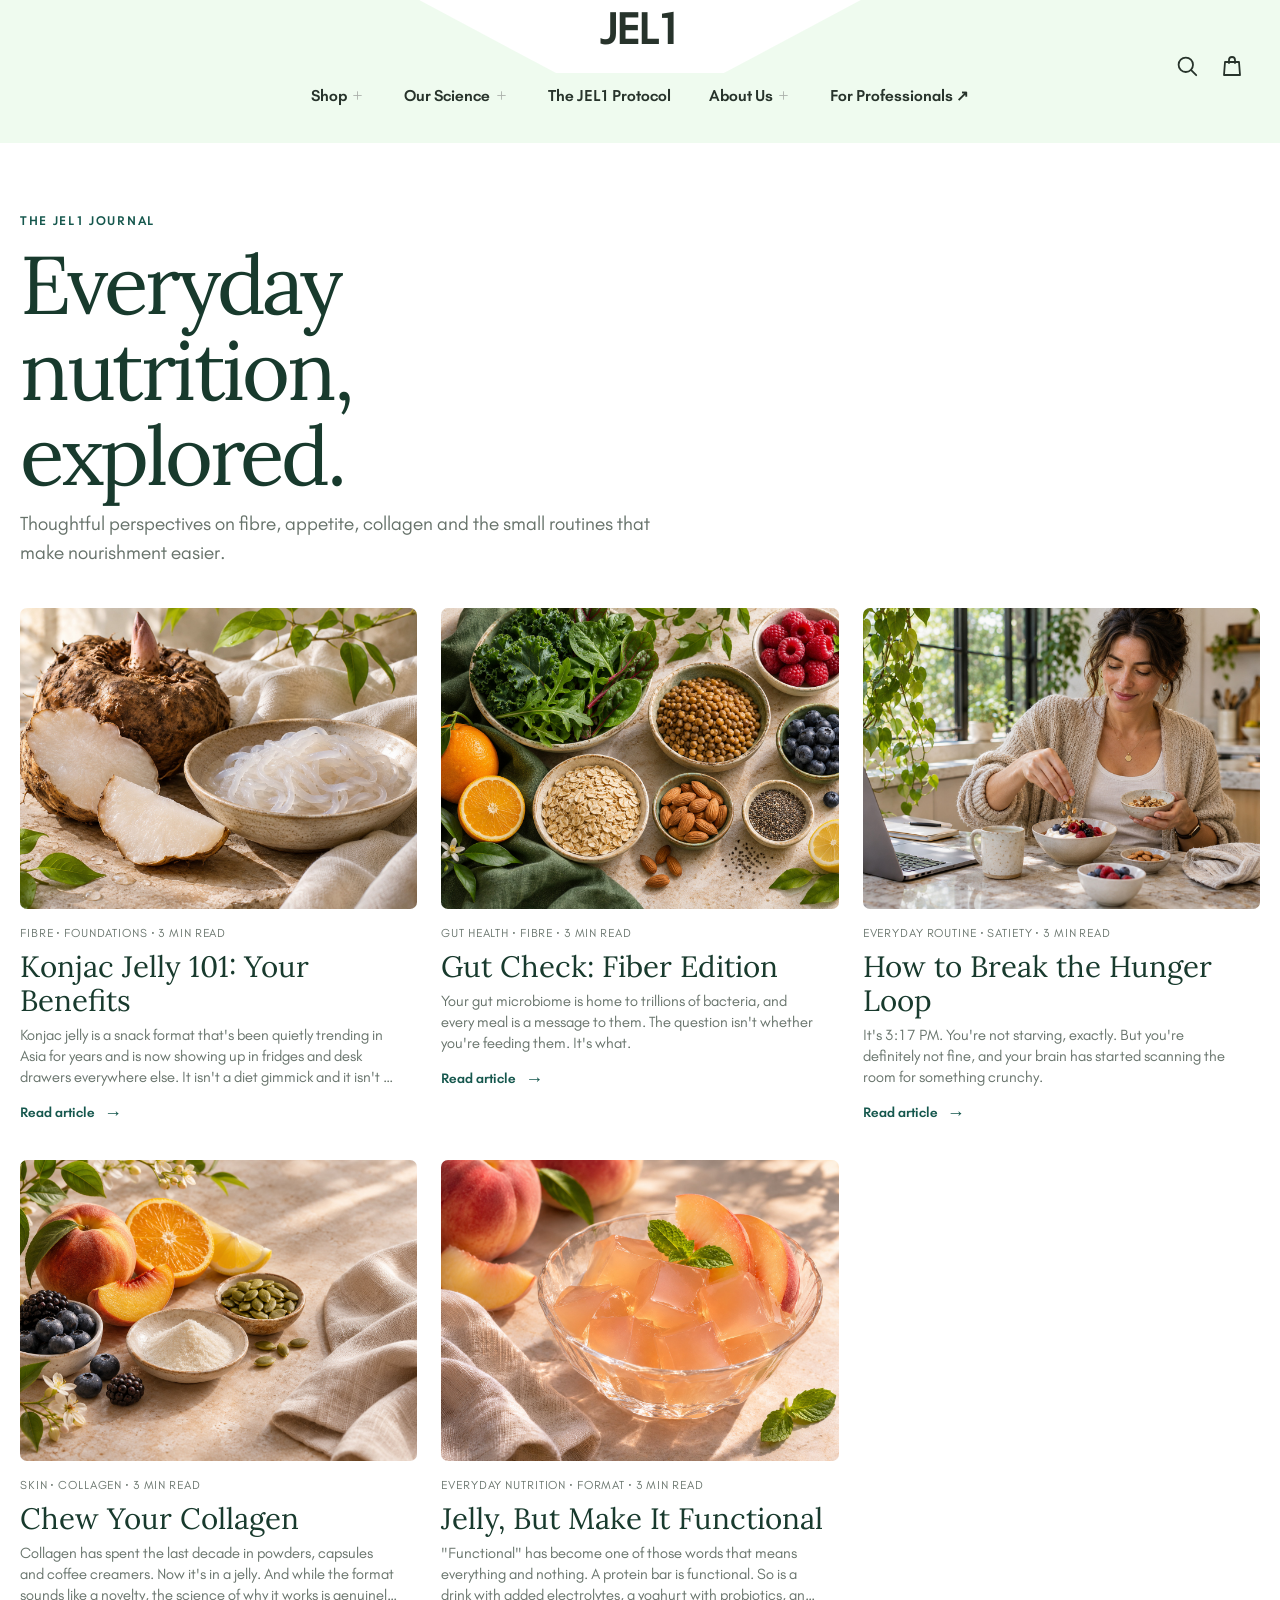
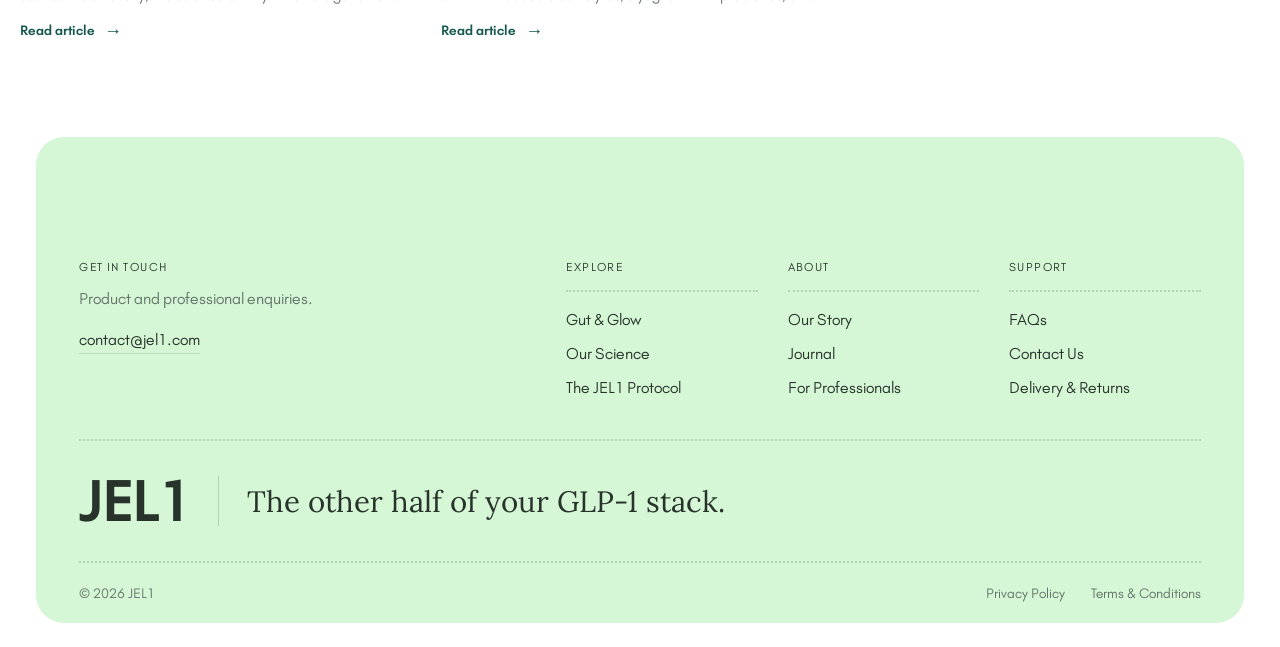
==== blog/index.html @ 4a9c4c5e "New project code" ====
<!doctype html>
<html lang="en"><head><meta charset="utf-8"><meta name="viewport" content="width=device-width, initial-scale=1"><title>JEL1 Journal | Everyday nutrition</title><link rel="preconnect" href="https://fonts.googleapis.com"><link rel="preconnect" href="https://fonts.gstatic.com" crossorigin><link href="https://fonts.googleapis.com/css2?family=Lora:wght@400;500&display=swap" rel="stylesheet"><link rel="icon" type="image/png" href="../images/jel1-favicon.png"><link rel="stylesheet" href="../styles.css"><script src="../script.js" defer></script></head>
<body class="blog-page"><div class="hero-area"><header class="site-header" id="top">
    <a class="wordmark" href="../index.html#top" aria-label="JEL1 home">JEL1</a>
    <div class="header-actions">
      <button class="icon-button" type="button" id="search-toggle" aria-label="Open search" aria-expanded="false"><svg viewBox="0 0 24 24"><circle cx="10.8" cy="10.8" r="7.2"/><path d="m16.2 16.2 5 5"/></svg></button>
      <a class="icon-button" href="../index.html#collection" aria-label="Shop Gut and Glow"><svg viewBox="0 0 24 24"><path d="M5 8h14l1 13H4L5 8Z"/><path d="M9 9V6a3 3 0 0 1 6 0v3"/></svg></a>
      <button class="icon-button menu-toggle" type="button" id="menu-toggle" aria-label="Open menu" aria-expanded="false"><svg viewBox="0 0 24 24"><path d="M4 7h16M4 12h16M4 17h16"/></svg></button>
    </div>
    <nav class="main-nav" id="main-nav" aria-label="Main navigation">
      <div class="nav-entry has-mega">
        <div class="nav-entry-label"><a href="../index.html#collection">Shop</a><button class="nav-dropdown-toggle" type="button" aria-label="Open Shop menu" aria-expanded="false" aria-controls="mega-shop"><svg viewBox="0 0 24 24" aria-hidden="true"><path d="M12 5v14M5 12h14"/></svg></button></div>
        <div class="mega-menu" id="mega-shop" aria-label="Shop menu">
          <div class="mega-menu-copy"><p class="eyebrow">The collection</p><h3>Five flavours.<br>One easy ritual.</h3><a class="text-link" href="../index.html#collection">Explore all flavours <svg viewBox="0 0 24 24" aria-hidden="true"><path d="M4 12h15M13 6l6 6-6 6"/></svg></a></div>
          <div class="mega-menu-links"><a href="../index.html#collection">Find your flavour <svg viewBox="0 0 24 24" aria-hidden="true"><path d="M4 12h15M13 6l6 6-6 6"/></svg></a><a href="../index.html#routine">What’s inside <svg viewBox="0 0 24 24" aria-hidden="true"><path d="M4 12h15M13 6l6 6-6 6"/></svg></a><a href="../index.html#routine">The daily protocol <svg viewBox="0 0 24 24" aria-hidden="true"><path d="M4 12h15M13 6l6 6-6 6"/></svg></a></div>
          <a class="mega-feature" href="../index.html#collection"><img src="../images/hover-peach-vanilla.jpg" alt="Peach and vanilla flavour notes"><span class="eyebrow">Featured flavour</span><strong>Peach + Vanilla</strong><span class="mega-feature-link">Discover Gut &amp; Glow <svg viewBox="0 0 24 24" aria-hidden="true"><path d="M7 17 17 7M8 7h9v9"/></svg></span></a>
        </div>
      </div>
      <div class="nav-entry has-mega">
        <div class="nav-entry-label"><a href="../index.html#science">Our Science</a><button class="nav-dropdown-toggle" type="button" aria-label="Open Our Science menu" aria-expanded="false" aria-controls="mega-science"><svg viewBox="0 0 24 24" aria-hidden="true"><path d="M12 5v14M5 12h14"/></svg></button></div>
        <div class="mega-menu" id="mega-science" aria-label="Our Science menu">
          <div class="mega-menu-copy"><p class="eyebrow">A closer look</p><h3>Nutrition built around<br>a smaller appetite.</h3><a class="text-link" href="../index.html#science">Why every bite matters <svg viewBox="0 0 24 24" aria-hidden="true"><path d="M4 12h15M13 6l6 6-6 6"/></svg></a></div>
          <div class="mega-menu-links"><a href="../index.html#science">The GLP-1 nutrition gap <svg viewBox="0 0 24 24" aria-hidden="true"><path d="M4 12h15M13 6l6 6-6 6"/></svg></a><a href="../index.html#compare">Why the format works <svg viewBox="0 0 24 24" aria-hidden="true"><path d="M4 12h15M13 6l6 6-6 6"/></svg></a><a href="../index.html#research">Konjac research <svg viewBox="0 0 24 24" aria-hidden="true"><path d="M4 12h15M13 6l6 6-6 6"/></svg></a></div>
          <a class="mega-feature" href="../index.html#research"><img src="../images/konjac-research.png" alt="Conceptual image of translucent konjac hydrogel"><span class="eyebrow">Research spotlight</span><strong>Konjac fibre, up close</strong><span class="mega-feature-link">Read the evidence <svg viewBox="0 0 24 24" aria-hidden="true"><path d="M7 17 17 7M8 7h9v9"/></svg></span></a>
        </div>
      </div>
      <a href="../index.html#routine">The JEL1 Protocol</a>
      <div class="nav-entry has-mega">
        <div class="nav-entry-label"><a href="../index.html#science">About Us</a><button class="nav-dropdown-toggle" type="button" aria-label="Open About Us menu" aria-expanded="false" aria-controls="mega-about"><svg viewBox="0 0 24 24" aria-hidden="true"><path d="M12 5v14M5 12h14"/></svg></button></div>
        <div class="mega-menu" id="mega-about" aria-label="About Us menu">
          <div class="mega-menu-copy"><p class="eyebrow">Meet JEL1</p><h3>Made for the life<br>you’re already living.</h3><a class="text-link" href="../index.html#science">Our point of view <svg viewBox="0 0 24 24" aria-hidden="true"><path d="M4 12h15M13 6l6 6-6 6"/></svg></a></div>
          <div class="mega-menu-links"><a href="../index.html#routine">Everyday routine <svg viewBox="0 0 24 24" aria-hidden="true"><path d="M4 12h15M13 6l6 6-6 6"/></svg></a><a href="../index.html#journal">The JEL1 journal <svg viewBox="0 0 24 24" aria-hidden="true"><path d="M4 12h15M13 6l6 6-6 6"/></svg></a><a href="../index.html#contact">Contact the team <svg viewBox="0 0 24 24" aria-hidden="true"><path d="M4 12h15M13 6l6 6-6 6"/></svg></a></div>
          <a class="mega-feature" href="../index.html#routine"><img src="../images/everyday-lifestyle.png" alt="Gut &amp; Glow in a relaxed everyday setting"><span class="eyebrow">Nutrition that fits</span><strong>At home. At work. On the go.</strong><span class="mega-feature-link">See the routine <svg viewBox="0 0 24 24" aria-hidden="true"><path d="M7 17 17 7M8 7h9v9"/></svg></span></a>
        </div>
      </div>
      <a href="../index.html#contact">For Professionals <span>↗</span></a>
    </nav>
    <form class="search-panel" id="search-panel" role="search" hidden>
      <label for="site-search">Search JEL1</label><input id="site-search" type="search" placeholder="Try flavours, fibre or routine"><button class="icon-button" type="submit" aria-label="Search"><svg viewBox="0 0 24 24"><circle cx="10.8" cy="10.8" r="7.2"/><path d="m16.2 16.2 5 5"/></svg></button>
    </form>
  </header></div><main class="blog-index-shell"><p class="eyebrow">The JEL1 journal</p><h1>Everyday nutrition,<br>explored.</h1><p class="blog-index-intro">Thoughtful perspectives on fibre, appetite, collagen and the small routines that make nourishment easier.</p><div class="blog-index-grid"><a class="blog-index-card" href="konjac-jelly-101.html"><span class="blog-index-image"><img src="../images/journal-konjac-study.jpg" alt="Konjac root and soft konjac jelly"></span><span class="eyebrow">Fibre · Foundations · 3 min read</span><strong>Konjac Jelly 101: Your Benefits</strong><span class="blog-index-excerpt">Konjac jelly is a snack format that&#x27;s been quietly trending in Asia for years and is now showing up in fridges and desk drawers everywhere else. It isn&#x27;t a diet gimmick and it isn&#x27;t a candy in disguise. It&#x27;s a jelly made from a plant-based fiber that behaves in a genuinely interesting way once it hits your stomach.</span><span class="journal-read-link">Read article <span aria-hidden="true">→</span></span></a><a class="blog-index-card" href="gut-check-fiber-edition.html"><span class="blog-index-image"><img src="../images/journal-fibre-table.jpg" alt="Fresh fruit, seeds and nuts"></span><span class="eyebrow">Gut health · Fibre · 3 min read</span><strong>Gut Check: Fiber Edition</strong><span class="blog-index-excerpt">Your gut microbiome is home to trillions of bacteria, and every meal is a message to them. The question isn&#x27;t whether you&#x27;re feeding them. It&#x27;s what.</span><span class="journal-read-link">Read article <span aria-hidden="true">→</span></span></a><a class="blog-index-card" href="how-to-break-the-hunger-loop.html"><span class="blog-index-image"><img src="../images/journal-afternoon-satiety.jpg" alt="A balanced meal in soft afternoon light"></span><span class="eyebrow">Everyday routine · Satiety · 3 min read</span><strong>How to Break the Hunger Loop</strong><span class="blog-index-excerpt">It&#x27;s 3:17 PM. You&#x27;re not starving, exactly. But you&#x27;re definitely not fine, and your brain has started scanning the room for something crunchy.</span><span class="journal-read-link">Read article <span aria-hidden="true">→</span></span></a><a class="blog-index-card" href="chew-your-collagen.html"><span class="blog-index-image"><img src="../images/journal-collagen-nutrients.jpg" alt="Seaweed beneath clear water"></span><span class="eyebrow">Skin · Collagen · 3 min read</span><strong>Chew Your Collagen</strong><span class="blog-index-excerpt">Collagen has spent the last decade in powders, capsules and coffee creamers. Now it&#x27;s in a jelly. And while the format sounds like a novelty, the science of why it works is genuinely interesting — especially because most people are taking collagen without the two things their body needs to actually use it.</span><span class="journal-read-link">Read article <span aria-hidden="true">→</span></span></a><a class="blog-index-card" href="jelly-but-make-it-functional.html"><span class="blog-index-image"><img src="../images/journal-functional-jelly.jpg" alt="A soft jelly and peach still life"></span><span class="eyebrow">Everyday nutrition · Format · 3 min read</span><strong>Jelly, But Make It Functional</strong><span class="blog-index-excerpt">&quot;Functional&quot; has become one of those words that means everything and nothing. A protein bar is functional. So is a drink with added electrolytes, a yoghurt with probiotics, and a gummy that&#x27;s mostly sugar.</span><span class="journal-read-link">Read article <span aria-hidden="true">→</span></span></a></div></main><footer class="footer section-pad" id="footer"><div class="footer-panel">
    <div class="footer-top"><div class="footer-contact"><p class="eyebrow">Get in touch</p><p>Product and professional enquiries.</p><a class="text-link" href="mailto:contact@jel1.com">contact@jel1.com</a></div>
      <nav class="footer-links" aria-label="Footer"><div><p class="eyebrow">Explore</p><a href="../index.html#collection">Gut &amp; Glow</a><a href="../index.html#research">Our Science</a><a href="../index.html#routine">The JEL1 Protocol</a></div><div><p class="eyebrow">About</p><a href="../index.html#research">Our Story</a><a href="../index.html#journal">Journal</a><a href="../index.html#contact">For Professionals</a></div><div><p class="eyebrow">Support</p><a href="../index.html#contact">FAQs</a><a href="../index.html#contact">Contact Us</a><a href="../index.html#contact">Delivery &amp; Returns</a></div></nav>
    </div><div class="footer-brand"><a href="../index.html#top" class="footer-wordmark">JEL1</a><span></span><p>The other half of your GLP-1 stack.</p></div><div class="footer-bottom"><span>© 2026 JEL1</span><a href="../index.html#footer">Privacy Policy</a><a href="../index.html#footer">Terms &amp; Conditions</a></div>
  </div></footer></body></html>
---- styles.css ----
@font-face{font-family:Glacial;src:url("fonts/glacial-indifference-regular.woff2") format("woff2");font-weight:400;font-display:swap}
@font-face{font-family:Glacial;src:url("fonts/glacial-indifference-medium.woff2") format("woff2");font-weight:500;font-display:swap}
@font-face{font-family:Glacial;src:url("fonts/glacial-indifference-semibold.woff2") format("woff2");font-weight:600;font-display:swap}
:root{--ink:#4d4d4d;--muted:#727272;--mint:#d5f7d5;--paper:#fff;--warm:#f6f7f3;--line:rgba(77,77,77,.17);--serif:"Lora",Georgia,"Times New Roman",serif;--sans:"Glacial",Arial,sans-serif}
*{box-sizing:border-box}html{scroll-behavior:smooth;scroll-padding-top:90px}body{margin:0;background:#fff;color:var(--ink);font-family:var(--sans);font-size:16px;-webkit-font-smoothing:antialiased}a{color:inherit;text-decoration:none}button,input{font:inherit;color:inherit}button,a{-webkit-tap-highlight-color:transparent}img{display:block;max-width:100%}.sr-only{position:absolute;width:1px;height:1px;padding:0;margin:-1px;overflow:hidden;clip:rect(0,0,0,0);white-space:nowrap;border:0}.section-pad{padding-inline:clamp(28px,4vw,68px)}
.hero-area{background:#effbef;padding-bottom:28px}.site-header{position:relative;z-index:10;height:clamp(132px,11.2vw,190px);min-height:0;padding:0 clamp(24px,3vw,48px);background:#effbef}.site-header:before{position:absolute;top:0;left:50%;width:min(650px,34.5vw);height:51%;transform:translateX(-50%);background:#fff;clip-path:polygon(0 0,100% 0,69% 100%,31% 100%);content:""}.wordmark{position:absolute;z-index:1;top:7px;left:50%;display:block;width:max-content;transform:translateX(-50%);font-size:clamp(42px,3.4vw,58px);font-weight:700;line-height:1;letter-spacing:-3px}.header-actions{position:absolute;top:34%;right:clamp(22px,2.4vw,40px);display:flex;gap:12px}.icon-button{display:grid;width:34px;height:34px;place-items:center;border:0;background:transparent;cursor:pointer}.icon-button svg{width:24px;height:24px;fill:none;stroke:currentColor;stroke-width:1.8;stroke-linecap:round;stroke-linejoin:round}.main-nav{position:absolute;z-index:1;right:15px;bottom:23%;left:15px;display:flex;min-height:30px;align-items:center;justify-content:center;gap:clamp(26px,3.7vw,60px);padding:0;margin:0}.main-nav a{font-size:clamp(15px,1.05vw,18px);font-weight:600}.main-nav a:hover,.footer-links a:hover{text-decoration:underline;text-underline-offset:4px}.menu-toggle{display:none}.search-panel{position:absolute;top:100%;left:0;right:0;display:flex;align-items:center;gap:18px;padding:20px 4vw;border-bottom:1px solid var(--line);background:#fff}.search-panel[hidden]{display:none}.search-panel label{font-family:var(--serif);font-size:24px}.search-panel input{flex:1;min-width:0;padding:12px;border:0;border-bottom:1px solid var(--line);outline:0}.search-panel input:focus{border-color:var(--ink)}
.page-frame{margin-inline:clamp(18px,2.8vw,48px);margin-bottom:0}.hero{position:relative;display:flex;height:min(725px,calc(100svh - 215px));min-height:620px;align-items:flex-end;overflow:hidden;padding:clamp(28px,4.6vw,76px);padding-bottom:clamp(72px,6.5vw,108px);border-radius:22px;background:#17211f;color:white;}.hero-image{position:absolute;inset:0;background:url("images/hero-background.png") right center/cover no-repeat}.hero:after{position:absolute;inset:0;background:linear-gradient(90deg,rgba(13,20,19,.38),rgba(13,20,19,.14) 43%,transparent 72%);content:""}.hero-copy{position:relative;z-index:1;max-width:710px;padding-block:0}.hero-copy .eyebrow{font-size:16px;letter-spacing:2.4px}.hero h1{max-width:710px;margin:20px 0 0;font-family:var(--serif);font-size:clamp(46px,3.6vw,61px);font-weight:400;line-height:1.08}.hero-subtitle{margin:18px 0 28px;font-size:24px}.button{display:inline-flex;min-height:54px;align-items:center;justify-content:center;gap:22px;padding:0 24px;border:1px solid var(--ink);font-size:14px;letter-spacing:.08em;text-transform:uppercase;transition:background .2s,color .2s}.button span{font-size:20px;line-height:1}.button-dark{min-width:300px;min-height:56px;border:0;border-radius:99px;background:linear-gradient(90deg,#d5f7d5 0%,#45947f 50%,#d5f7d5 100%);background-size:200% 100%;background-position:left center;transition:background-position .55s ease,color .2s;color:#222;font-size:16px;font-weight:600;letter-spacing:0;text-transform:none}.button-dark:hover{background-position:right center;color:#111}.button-outline{background:transparent}.button-outline:hover{background:var(--ink);color:white}
.benefit-ribbon{display:flex;min-height:90px;align-items:center;justify-content:center;gap:clamp(18px,4vw,55px);padding:14px;text-align:center}.benefit-ribbon i{width:6px;height:6px;flex:none;border-radius:50%;background:#72c96e}.benefit-ribbon.mint{margin-top:36px;border-radius:12px;background:var(--mint)}.intro{padding-block:clamp(86px,10vw,145px)}.intro-copy{max-width:1230px;margin:auto;text-align:center}.intro h2,.section-heading h2,.collection-heading h2,.footer h2{font-family:var(--serif);font-weight:400}.intro h2{margin:20px 0 24px;font-size:clamp(34px,4vw,58px);line-height:1.2}.intro h2 em{font-style:normal}.text-link{display:inline-flex;align-items:center;gap:12px;padding-bottom:4px;border-bottom:1px solid var(--line);font-size:15px}.text-link span{font-size:20px;transition:transform .2s}.text-link:hover span{transform:translateX(4px)}.stats{display:grid;grid-template-columns:repeat(4,minmax(0,1fr));margin-top:86px}.stats article{min-height:190px;padding:28px clamp(20px,3.2vw,54px)}.stats article:after{display:block;margin-top:18px;border-top:2px dotted var(--line);content:""}.stats strong{display:block;font-family:var(--serif);font-size:clamp(42px,4vw,64px);font-weight:400;line-height:1}.stats article>span{display:block;margin-top:10px;font-size:18px;font-weight:600}.stats p{max-width:300px;margin:10px 0 0;color:var(--muted);font-size:16px;line-height:1.6}
.formula{padding-block:clamp(70px,8vw,110px);background:var(--warm)}.section-kicker{display:flex;width:max-content;align-items:center;gap:18px;margin-bottom:34px;padding:4px 20px 4px 5px;border-radius:99px;background:rgba(77,77,77,.08);font-size:14px;font-weight:600;text-transform:uppercase}.section-kicker strong{display:grid;min-width:72px;min-height:32px;place-items:center;border-radius:99px;background:var(--mint);font-size:17px}.formula-layout{display:grid;max-width:1440px;min-height:590px;grid-template-columns:.88fr 1.12fr;align-items:center;gap:6%;margin:auto}.formula-copy{max-width:610px}.formula-tabs{display:grid;grid-template-columns:repeat(2,minmax(0,1fr));gap:12px}.formula-tab{display:flex;min-height:74px;align-items:center;gap:10px;padding:0 21px;border:0;border-radius:4px;background:rgba(77,77,77,.09);font-size:clamp(17px,1.6vw,24px);text-align:left;cursor:pointer}.formula-tab.active{background:white;box-shadow:0 2px 8px rgba(0,0,0,.08)}.formula-tab i{display:none;width:12px;height:12px;flex:none;border-radius:50%;background:#76dc92}.formula-tab.active i{display:block}.formula-panel{padding-top:34px}.formula-panel h3{margin:25px 0 16px;font-family:var(--serif);font-size:clamp(40px,4.3vw,62px);font-weight:400;line-height:1.1}.formula-description{max-width:520px;margin:0 0 20px;color:var(--muted);font-size:17px;line-height:1.7}.ingredient-list{margin:28px 0 0;padding:0;list-style:none}.ingredient-list li{padding:14px 0;border-bottom:2px dotted var(--line);font-size:17px}.ingredient-list li:last-child{border:0}.formula-art{position:relative;display:flex;min-height:540px;align-items:center;justify-content:center}.formula-art>img{width:min(100%,650px);max-height:620px;object-fit:contain}.formula-stat{position:absolute;z-index:1;top:0;right:0;display:grid;justify-items:center;text-align:center}.formula-stat strong{max-width:260px;font-family:var(--serif);font-size:clamp(66px,7vw,108px);font-weight:400;line-height:1}.formula-stat span{max-width:210px;margin-top:7px;font-size:20px}.formula-art>p{position:absolute;right:15px;bottom:4px;margin:0;color:var(--muted);font-size:13px}.formula-stat.compact strong{font-size:clamp(30px,3.2vw,46px);line-height:1.05}.formula-stat.compact span{font-size:16px}
.section-heading{max-width:850px;margin:0 auto 44px;text-align:center}.section-heading h2,.collection-heading h2{margin:12px 0 8px;font-size:clamp(40px,4vw,64px);line-height:1.1}.section-heading>p:last-child,.collection-heading>div>p:last-child{margin:0;color:var(--muted);font-size:17px;line-height:1.6}.comparison{padding-block:clamp(78px,9vw,120px)}.table-scroll{overflow-x:auto}.comparison table{width:100%;min-width:680px;border-collapse:collapse;table-layout:fixed}.comparison thead th{height:190px;padding:12px 16px 18px;border-bottom:1px solid var(--line);font-weight:500;vertical-align:bottom}.comparison thead th:first-child{width:21%}.comparison thead th:not(:first-child){width:26.3%}.comparison thead .featured{border-radius:12px 12px 0 0;background:var(--mint)}.comparison thead img{width:128px;height:128px;margin:0 auto 8px;object-fit:contain}.comparison thead b,.comparison thead span{display:block}.comparison thead b{font-size:17px}.comparison thead span{margin-top:3px;color:var(--muted);font-size:14px}.comparison tbody th,.comparison tbody td{height:60px;padding:14px 18px;border-bottom:2px dotted var(--line);font-size:15px;line-height:1.4;text-align:center}.comparison tbody th{font-family:var(--serif);font-size:18px;font-weight:400;text-align:left}.comparison tbody .featured{background:rgba(213,247,213,.65);font-weight:600}.table-note{margin:14px 0;color:var(--muted);font-size:12px}.center-link{text-align:center;margin-top:28px}
.collection,.journal{padding-block:clamp(80px,9vw,125px)}.collection-heading{display:flex;max-width:none;align-items:end;justify-content:space-between;gap:25px;margin:0 0 42px}.collection-heading h2{margin-top:7px}.collection-heading>.button{flex:none;margin-bottom:4px}.flavour-grid,.journal-grid{display:grid;grid-template-columns:repeat(3,minmax(0,1fr));gap:30px}.flavour-card{min-width:0}.flavour-image{display:flex;aspect-ratio:.945;align-items:center;justify-content:center;overflow:hidden;margin-bottom:22px;border-radius:6px}.flavour-image img{width:100%;height:100%;object-fit:cover;transition:transform .45s}.flavour-image:hover img{transform:scale(1.025)}.flavour-image.peach{background:#f8e2d9}.flavour-image.mango{background:#e8f1e2}.flavour-image.berry{background:#eee7eb}.flavour-card>.eyebrow,.journal-grid .eyebrow{color:var(--muted)}.flavour-card h3{display:flex;align-items:center;justify-content:space-between;gap:10px;margin:10px 0 7px;font-family:var(--serif);font-size:clamp(27px,2.3vw,38px);font-weight:400;line-height:1.1}.flavour-card h3 a{display:grid;width:34px;height:34px;place-items:center;border:1px solid var(--line);border-radius:50%;font-family:var(--sans);font-size:18px}.flavour-card>p:last-child{margin:0;font-size:14px}.routine{padding-block:clamp(85px,10vw,140px)}.routine-layout{display:grid;max-width:1440px;grid-template-columns:1.13fr .87fr;align-items:center;gap:clamp(40px,7vw,100px);margin:auto}.routine figure{margin:0}.routine figure img{width:100%;aspect-ratio:1.67;object-fit:cover;border-radius:5px}.routine figcaption{margin-top:10px;color:var(--muted);font-size:13px}.steps article{display:grid;grid-template-columns:62px 1fr;gap:18px;padding:24px 0;border-bottom:2px dotted var(--line)}.steps article:first-child{padding-top:0}.steps article>span{display:grid;width:54px;height:54px;place-items:center;border-radius:50%;background:var(--mint);font-family:var(--serif);font-size:22px}.steps h3{margin:0;font-family:var(--serif);font-size:clamp(23px,2.2vw,34px);font-weight:400}.steps p{margin:6px 0 0;color:var(--muted);font-size:15px}.steps>.button{margin-top:24px}
.journal-grid article{min-width:0}.journal-image{display:block;overflow:hidden;border-radius:5px}.journal-image img{width:100%;aspect-ratio:1.22;object-fit:cover;transition:transform .45s}.journal-image:hover img{transform:scale(1.03)}.journal-grid .eyebrow{margin-top:20px}.journal-grid h3{min-height:76px;margin:9px 0 13px;font-family:var(--serif);font-size:clamp(26px,2.5vw,38px);font-weight:400;line-height:1.12}.journal-grid .text-link{font-size:14px}
.footer{padding-block:0 24px}.footer-panel{margin-inline:calc(clamp(28px,4vw,68px)*-.7);padding:clamp(50px,6.5vw,85px) clamp(28px,4vw,68px) 22px;border-radius:18px;background:var(--mint)}.footer-top{display:grid;grid-template-columns:.88fr 1.12fr;gap:clamp(38px,7vw,100px);padding-bottom:50px}.footer h2{margin:12px 0;font-size:clamp(38px,3.5vw,54px);line-height:1.1}.newsletter>p:not(.eyebrow):not(.newsletter-note){margin:0;color:var(--muted);font-size:15px}.newsletter form{display:flex;min-height:58px;align-items:center;gap:12px;margin-top:25px;border-bottom:1px solid var(--line)}.newsletter input{flex:1;min-width:0;padding:11px 0;border:0;outline:0;background:transparent;font-size:15px}.newsletter form button{display:grid;width:40px;height:40px;place-items:center;border:0;border-radius:50%;background:var(--ink);color:white;font-size:23px;cursor:pointer}.newsletter-note{min-height:18px;margin:9px 0 0;color:var(--muted);font-size:12px}.footer-links{display:grid;grid-template-columns:repeat(3,minmax(0,1fr));gap:20px}.footer-links>div{display:flex;flex-direction:column;align-items:flex-start;gap:16px}.footer-links .eyebrow{width:100%;margin-bottom:3px;padding-bottom:14px;border-bottom:2px dotted var(--line)}.footer-links a{font-size:15px}.footer-brand{display:flex;align-items:center;gap:24px;padding-block:34px;border-top:2px dotted var(--line)}.footer-wordmark{font-size:54px;font-weight:700;letter-spacing:-2px}.footer-brand>span{width:1px;height:50px;background:var(--line)}.footer-brand p{margin:0;font-family:var(--serif);font-size:clamp(24px,2.4vw,36px)}.footer-bottom{display:flex;flex-wrap:wrap;align-items:center;gap:12px 25px;padding-top:20px;border-top:2px dotted var(--line);color:var(--muted);font-size:13px}.footer-bottom>span{margin-right:auto}.footer-bottom a:hover{text-decoration:underline}
.reveal{opacity:0;transform:translateY(18px);transition:opacity .7s ease,transform .7s ease}.reveal.visible{opacity:1;transform:none}
@media(max-width:900px){.site-header{min-height:140px}.main-nav{gap:20px}.main-nav a{font-size:14px}.hero{min-height:560px}.formula-layout{gap:4%}.formula-tab{padding-inline:12px;font-size:16px}.formula-panel h3{font-size:42px}.formula-art{min-height:430px}.comparison thead img{width:90px;height:95px}.routine-layout{gap:35px}.footer-top{gap:35px}}
@media(max-width:680px){html{scroll-padding-top:68px}.site-header{height:68px;min-height:68px;padding:8px 20px 0;background:#effbef}.site-header:before{width:150px;height:49px;clip-path:polygon(0 0,100% 0,69% 100%,31% 100%)}.wordmark{top:7px;font-size:30px}.header-actions{top:14px;right:15px;gap:2px}.icon-button{width:34px;height:34px}.icon-button svg{width:20px;height:20px}.menu-toggle{display:grid}.main-nav{position:absolute;top:100%;bottom:auto;left:0;right:0;display:none;align-items:stretch;gap:0;margin-top:0;padding:8px 22px 17px;background:white;border-bottom:1px solid var(--line)}.main-nav.open{display:flex;flex-direction:column}.main-nav a{display:flex;min-height:44px;align-items:center;justify-content:space-between;border-bottom:1px solid var(--line);font-size:14px}.main-nav a:last-child{border:0}.search-panel{display:grid;grid-template-columns:1fr 38px;gap:6px;padding:14px 20px}.search-panel label{grid-column:1/-1;font-family:var(--serif);font-size:20px}.search-panel input{font-size:14px}.hero{height:540px;min-height:540px;align-items:flex-end;margin-bottom:0;padding:24px 24px 42px;border-radius:15px}.hero-image{background-size:cover;background-position:72% center}.hero:after{background:linear-gradient(0deg,rgba(12,18,17,.72),rgba(12,18,17,.35) 52%,rgba(12,18,17,.05))}.hero-copy{padding-block:0;max-width:100%}.hero-copy .eyebrow{font-size:12px}.hero h1{font-size:clamp(38px,9vw,52px)}.hero-subtitle{font-size:14px}.button{min-height:46px;padding-inline:17px;font-size:11px}.button-dark{min-width:0;min-height:52px;padding-inline:25px;font-size:15px}.benefit-ribbon{min-height:68px;gap:9px;flex-wrap:wrap;font-size:10px}.intro,.formula,.comparison,.collection,.routine,.journal{padding-block:66px}.intro h2{font-size:28px}.stats{grid-template-columns:repeat(2,minmax(0,1fr));margin-top:42px}.stats article{min-height:145px;padding:18px 13px}.stats strong{font-size:34px}.stats article>span{font-size:12px}.stats p{font-size:10px}.section-heading{margin-bottom:30px}.section-heading h2,.collection-heading h2{font-size:32px}.section-heading>p:last-child,.collection-heading>div>p:last-child{font-size:13px}.section-kicker{margin-bottom:24px;font-size:11px}.formula-layout{grid-template-columns:1fr;gap:20px}.formula-tabs{gap:7px}.formula-tab{min-height:52px;padding:0 8px;font-size:10px}.formula-tab i{width:8px;height:8px}.formula-panel{padding-top:24px}.formula-panel h3{margin:18px 0 12px;font-size:34px}.formula-description{font-size:13px}.ingredient-list{margin-top:20px}.ingredient-list li{padding:11px 0;font-size:14px}.formula-art{min-height:305px}.formula-art>img{max-height:360px}.formula-stat{top:8px;right:3px}.formula-stat strong{font-size:42px}.formula-stat span{font-size:10px}.formula-stat.compact strong{font-size:24px}.formula-stat.compact span{font-size:10px}.formula-art>p{font-size:9px}.comparison table{min-width:570px}.comparison thead th{height:125px;padding:8px 5px}.comparison thead img{width:60px;height:67px}.comparison thead b{font-size:10px}.comparison thead span{font-size:8px}.comparison tbody th,.comparison tbody td{height:44px;padding:8px;font-size:10px}.comparison tbody th{font-size:12px}.table-note{font-size:9px}.collection-heading{align-items:flex-start;flex-direction:column;gap:16px;margin-bottom:25px}.flavour-grid,.journal-grid{grid-template-columns:1fr;gap:27px}.flavour-image{height:clamp(275px,80vw,390px);aspect-ratio:auto;margin-bottom:14px}.flavour-card h3{font-size:26px}.flavour-card>p:last-child{font-size:12px}.benefit-ribbon.mint{margin-top:24px}.routine-layout{grid-template-columns:1fr;gap:25px}.routine figure img{aspect-ratio:1.28}.steps article{grid-template-columns:46px 1fr;gap:12px;padding:16px 0}.steps article>span{width:38px;height:38px;font-size:18px}.steps h3{font-size:22px}.steps p{font-size:12px}.journal-grid{gap:28px}.journal-grid .journal-image img{aspect-ratio:1.4}.journal-grid .eyebrow{margin-top:13px}.journal-grid h3{min-height:0;font-size:25px}.footer-panel{margin-inline:-22px;padding:43px 22px 17px}.footer-top{grid-template-columns:1fr;gap:34px;padding-bottom:29px}.footer h2{font-size:34px}.footer-links{gap:10px}.footer-links>div{gap:11px}.footer-links a{font-size:10px}.footer-links .eyebrow{font-size:9px}.footer-brand{gap:13px;padding-block:20px}.footer-wordmark{font-size:31px}.footer-brand>span{height:30px}.footer-brand p{font-size:16px}.footer-bottom{gap:11px 15px;font-size:8px}.footer-bottom>span{width:100%}}
@media(prefers-reduced-motion:reduce){*,*:before,*:after{scroll-behavior:auto!important;animation-duration:.01ms!important;transition-duration:.01ms!important}.reveal{opacity:1;transform:none}}

/* Section two: align the editorial intro and facts like the approved reference. */
#science.intro{padding:clamp(68px,7vw,100px) clamp(28px,4vw,68px) clamp(72px,7vw,104px);background:#fff}
#science .intro-copy{width:100%;max-width:none;margin:0;text-align:left}
#science .intro-copy>.eyebrow{text-align:left}
#science .intro-copy h2{max-width:1260px;margin:20px 0 25px;text-align:left;font-size:clamp(35px,3.05vw,48px);line-height:1.22}
#science .intro-copy h2 em{padding:0 .14em;border-radius:999px;background:#d5f7d5;font-style:normal;white-space:nowrap}
#science .intro-copy .text-link{margin-top:0}
#science .stats{grid-template-columns:repeat(4,minmax(0,1fr));gap:clamp(10px,1.4vw,24px);margin-top:82px}
#science .stats article{min-width:0;padding:0 clamp(10px,1.4vw,22px)}
#science .stats strong{font-size:clamp(42px,4vw,64px)}
#science .stats article>span{font-size:clamp(15px,1.25vw,19px);font-weight:600}
#science .stats p{font-size:clamp(13px,1.1vw,17px);line-height:1.55}
@media(max-width:680px){
  #science.intro{padding:54px 22px 62px}
  #science .intro-copy h2{max-width:100%;margin:15px 0 20px;font-size:28px;line-height:1.25}
  #science .stats{grid-template-columns:repeat(2,minmax(0,1fr));gap:20px 6px;margin-top:42px}
  #science .stats article{min-height:138px;padding:12px 10px}
  #science .stats strong{font-size:34px}
  #science .stats article>span{font-size:12px}
  #science .stats p{font-size:10px}
}
#science .intro-copy h2{max-width:930px;margin:18px 0 17px;font-size:clamp(35px,3.05vw,48px);line-height:1.16}
#science .intro-description{max-width:920px;margin:0 0 25px;color:var(--muted);font-size:clamp(16px,1.35vw,20px);line-height:1.55;text-align:left}
#science .intro-description em{padding:0 .12em;border-radius:999px;background:#d5f7d5;color:var(--ink);font-style:normal}
#science .stats{margin-top:78px}
@media(max-width:680px){#science .intro-copy h2{font-size:28px}#science .intro-description{font-size:13px;margin-bottom:20px}#science .stats{margin-top:42px}}

/* Keep the formula product visual seamless with its surrounding section. */
.formula{background:#fbf8f0}
#science .intro-description em{padding:0 .3em;border-radius:999px;background:#d5f7d5;color:var(--ink);font-style:normal;white-space:nowrap}

/* Refined typography and tab alignment for a quieter, more consistent page. */
.hero h1{font-size:clamp(44px,3.3vw,56px)}
#science .intro-description{max-width:1260px;font-size:clamp(16px,1.2vw,18px)}
#science .stats strong{font-size:clamp(40px,3.6vw,56px)}
.formula-layout{grid-template-columns:1.1fr .9fr;gap:4%}
.formula-copy{max-width:700px}
.formula-tabs{gap:10px}
.formula-tab{min-height:66px;padding-inline:17px;font-size:clamp(16px,1.35vw,20px)}
.formula-tab.active{color:var(--ink)}
.formula-panel h3{max-width:650px;font-size:clamp(44px,3.3vw,56px);line-height:1.1;text-wrap:balance}
.formula-description{font-size:16px;line-height:1.6}
.ingredient-list li{padding:12px 0;font-size:15px}
.formula-art{min-width:0}
.formula-stat{top:8px;right:0;width:min(270px,46%);justify-items:center}
.formula-stat strong{max-width:none;font-size:clamp(48px,4.2vw,66px);white-space:nowrap}
.formula-stat span{max-width:220px;font-size:16px;line-height:1.35}
.formula-stat.compact strong{max-width:230px;font-size:clamp(30px,2.7vw,40px);white-space:normal;line-height:1.05;text-wrap:balance}
.formula-stat.compact span{font-size:15px}
.section-heading h2,.collection-heading h2{font-size:clamp(34px,3.3vw,54px)}
.section-heading>p:last-child,.collection-heading>div>p:last-child{font-size:16px}
.flavour-card h3{font-size:clamp(25px,2.1vw,34px)}
.steps h3{font-size:clamp(22px,2vw,30px)}
.journal-grid h3{font-size:clamp(24px,2.2vw,34px)}
.footer h2{font-size:clamp(36px,3.1vw,48px)}
@media(max-width:1100px){
  #science .intro-description .desktop-break{display:none}
  #science .stats .stat-break{display:none}
  .formula-layout{grid-template-columns:1fr;gap:26px}
  .formula-copy{max-width:720px}
  .formula-art{min-height:500px}
  .formula-art>img{max-height:560px}
}
@media(max-width:680px){
  .hero h1{font-size:clamp(36px,8.5vw,48px)}
  #science .stats strong{font-size:32px}
  #science .intro-description .desktop-break{display:none}
  .formula-layout{gap:20px}
  .formula-tab{min-height:50px;padding-inline:10px;font-size:13px}
  .formula-panel h3{font-size:clamp(36px,8.5vw,48px)}
  .formula-art{min-height:305px}
  .formula-art>img{max-height:360px}
  .section-heading h2,.collection-heading h2{font-size:30px}
  .footer h2{font-size:32px}
  .formula-stat{top:8px;right:3px;width:min(185px,42%)}
  .formula-stat strong{font-size:clamp(34px,9vw,46px)}
  .formula-stat span{max-width:175px;font-size:12px}
  .formula-stat.compact strong{font-size:24px}
  .formula-stat.compact span{font-size:10px}
}

/* Refined comparison imagery and five-flavour product rail. */
.comparison thead img{background:transparent;object-fit:contain}
.flavour-slider{position:relative}
.flavour-grid{display:flex;gap:clamp(16px,1.35vw,26px);overflow-x:auto;padding:0 0 3px;scroll-behavior:smooth;scroll-snap-type:x mandatory;scrollbar-width:none;-ms-overflow-style:none}
.flavour-grid::-webkit-scrollbar{display:none}
.flavour-card{flex:0 0 clamp(210px,20.5vw,394px);scroll-snap-align:start}
.flavour-image{position:relative;display:block;aspect-ratio:4/5;overflow:hidden;margin:0 0 14px;border-radius:5px;background:#f0f1ed}
.flavour-image img{position:absolute;inset:0;width:100%;height:100%;object-fit:cover;transition:opacity .42s ease,transform .55s ease}
.flavour-image .flavour-main{z-index:0}
.flavour-image .flavour-hover{z-index:1;opacity:0}
.flavour-image::after{position:absolute;z-index:2;inset:0;background:linear-gradient(180deg,rgba(13,18,17,.02) 28%,rgba(13,18,17,.76) 100%);content:"";opacity:0;transition:opacity .35s ease}
.flavour-hover-copy{position:absolute;z-index:3;right:20px;bottom:20px;left:20px;display:flex;flex-direction:column;gap:6px;color:#fff;opacity:0;transform:translateY(8px);transition:opacity .35s ease,transform .35s ease}
.flavour-hover-copy .eyebrow{margin:0;color:rgba(255,255,255,.78);font-size:10px;letter-spacing:.13em}
.flavour-hover-copy strong{max-width:17ch;font-family:var(--serif);font-size:clamp(20px,1.7vw,27px);font-weight:400;line-height:1.08}
.flavour-hover-copy>span:last-child{font-size:13px;line-height:1.35}
.flavour-image:is(:hover,:focus-visible) .flavour-main{opacity:0;transform:scale(1.02)}
.flavour-image:is(:hover,:focus-visible) .flavour-hover{opacity:1;transform:scale(1.025)}
.flavour-image:is(:hover,:focus-visible)::after,.flavour-image:is(:hover,:focus-visible) .flavour-hover-copy{opacity:1}
.flavour-image:is(:hover,:focus-visible) .flavour-hover-copy{transform:translateY(0)}
.flavour-meta h3{margin:0;font-family:var(--sans);font-size:clamp(16px,1.18vw,19px);font-weight:600;line-height:1.25}
.flavour-meta p{margin:5px 0 0;color:var(--muted);font-size:13px;line-height:1.3}
.flavour-slider-arrow{position:absolute;z-index:5;top:calc((100% - 17px)/2);display:grid;width:54px;height:54px;place-items:center;border:1px solid rgba(77,77,77,.22);border-radius:4px;background:#fff;box-shadow:0 4px 16px rgba(0,0,0,.08);font-size:28px;line-height:1;cursor:pointer;transition:background .2s,color .2s,transform .2s}
.flavour-slider-arrow:hover{background:var(--ink);color:#fff;transform:translateY(-1px)}
.flavour-prev{left:0;transform:translateX(-50%)}
.flavour-prev:hover{transform:translateX(-50%) translateY(-1px)}
.flavour-next{right:0;transform:translateX(50%)}
.flavour-next:hover{transform:translateX(50%) translateY(-1px)}
.flavour-slider-arrow[hidden]{display:none}
@media(max-width:1100px){.flavour-card{flex-basis:clamp(210px,22vw,290px)}}
@media(max-width:680px){
  .flavour-grid{gap:14px}
  .flavour-card{flex-basis:min(78vw,330px)}
  .flavour-image{height:auto;aspect-ratio:4/5;margin-bottom:11px}
  .flavour-meta h3{font-size:16px}
  .flavour-meta p{font-size:12px}
  .flavour-hover-copy{right:16px;bottom:17px;left:16px}
  .flavour-hover-copy strong{font-size:22px}
  .flavour-hover-copy>span:last-child{font-size:12px}
  .flavour-slider-arrow{top:40%;width:42px;height:42px;font-size:23px}
  .flavour-prev{left:7px;transform:none}
  .flavour-prev:hover{transform:translateY(-1px)}
  .flavour-next{right:7px;transform:none}
  .flavour-next:hover{transform:translateY(-1px)}
}
@media(hover:none){.flavour-image .flavour-hover,.flavour-image::after,.flavour-hover-copy{display:none}}
.collection-heading>div{text-align:left}
.flavour-slider-arrow{top:40%}

/* Tighter rhythm between sections and a matching editorial carousel. */
.intro,.formula,.comparison,.collection,.routine,.journal{padding-block:clamp(30px,2.5vw,42px)}
.section-heading{margin-bottom:28px}
.collection-heading{margin-bottom:30px}
#science .intro.stats,.intro .stats{margin-top:52px}
.benefit-ribbon{min-height:74px}
.flavour-hover-copy .eyebrow{display:none}
.journal-heading>div{text-align:left}
.journal-slider{position:relative}
.journal-grid{display:flex;gap:clamp(16px,1.35vw,26px);overflow-x:auto;padding:0 0 3px;scroll-behavior:smooth;scroll-snap-type:x mandatory;scrollbar-width:none;-ms-overflow-style:none}
.journal-grid::-webkit-scrollbar{display:none}
.journal-card{flex:0 0 clamp(210px,20.5vw,394px);min-width:0;scroll-snap-align:start}
.journal-image{display:block;overflow:hidden;margin:0 0 15px;border-radius:5px;background:#f1f1ed}
.journal-image img{width:100%;aspect-ratio:1.22;object-fit:cover;transition:transform .45s ease}
.journal-image:hover img{transform:scale(1.025)}
.journal-card>.eyebrow{margin:0 0 8px;color:var(--muted);font-size:12px;letter-spacing:.09em;text-transform:uppercase}
.journal-card h3{max-width:24ch;min-height:0;margin:0;font-family:var(--sans);font-size:clamp(18px,1.55vw,24px);font-weight:600;line-height:1.22}
.journal-slider .flavour-slider-arrow{top:29%}
@media(max-width:1100px){.journal-card{flex-basis:clamp(210px,22vw,290px)}}
@media(max-width:680px){
  .intro,.formula,.comparison,.collection,.routine,.journal{padding-block:28px}
  .section-heading{margin-bottom:22px}
  .collection-heading{margin-bottom:24px}
  .intro .stats{margin-top:38px}
  .benefit-ribbon{min-height:64px}
  .journal-grid{gap:14px}
  .journal-card{flex-basis:min(78vw,330px)}
  .journal-image{margin-bottom:12px}
  .journal-card>.eyebrow{font-size:10px}
  .journal-card h3{font-size:18px}
  .journal-slider .flavour-slider-arrow{top:31%}
}
#science.intro{padding-block:clamp(30px,2.5vw,42px)}

/* Last-mile alignment, research detail and responsive menu polish. */
#science.intro{padding-inline:var(--page-gutter)}
.section-pad{padding-inline:var(--page-gutter)}
.page-frame,.benefit-ribbon{margin-inline:var(--page-gutter)}
.footer.section-pad{padding-inline:var(--page-gutter)}
.footer-panel{margin-inline:0;padding-inline:0;border-radius:0;background:transparent}
.contact-card{background:#f6f7f3}
.research.section-pad{padding-inline:var(--page-gutter)}
.research-panel{box-shadow:0 16px 45px rgba(36,39,34,.09)}
.research-feature{grid-template-columns:minmax(0,1fr) minmax(0,1fr)}
.research-copy h2{max-width:12ch;font-size:clamp(31px,3vw,44px);letter-spacing:-.025em}
.research-snapshot{display:grid;width:100%;max-width:510px;grid-template-columns:repeat(3,minmax(0,1fr));gap:10px;margin-top:22px}
.research-snapshot>span{display:flex;min-width:0;flex-direction:column;gap:4px;padding:10px 0;border-top:1px solid rgba(255,255,255,.3)}
.research-snapshot strong{color:#fff;font-size:12px;font-weight:600}
.research-snapshot small{color:rgba(247,246,240,.62);font-size:9px;line-height:1.3}
.research-link{margin-top:15px}
.research-caveat{margin-top:11px}
.research-visual{min-height:350px;background:#e9e6dd}
.research-visual img{min-height:350px;object-fit:cover;object-position:63% center}
.research-visual-note{max-width:calc(100% - 24px)}
.research-secondary{grid-template-columns:minmax(170px,.72fr) minmax(200px,1.5fr) minmax(145px,.75fr)}
#formula .formula-art .formula-pouch{left:8%;right:auto;bottom:2%;height:82%;max-width:45%;max-height:82%;object-fit:contain}
#formula .formula-stat{top:4%;right:0;width:25%;}
#formula .formula-stat strong{font-size:clamp(40px,3.1vw,52px)}
#formula .formula-art-label{right:0;bottom:7%;width:23%;}
@media(max-width:1100px){
  .research-feature{grid-template-columns:minmax(0,1fr) minmax(0,.95fr)}
  .research-snapshot{gap:8px}
  #formula .formula-art .formula-pouch{left:8%;right:auto;height:80%;max-width:45%;max-height:80%}
  #formula .formula-stat{right:0;width:25%}
  #formula .formula-art-label{right:0;width:24%}
}
@media(max-width:900px){
  .research-feature{grid-template-columns:1fr 1fr;gap:22px;padding:27px}
  .research-copy h2{font-size:clamp(28px,3.7vw,36px)}
  .research-snapshot{grid-template-columns:1fr;gap:5px;margin-top:14px}
  .research-snapshot>span{gap:2px;padding:6px 0}
  .research-snapshot small{font-size:8px}
  .research-secondary{grid-template-columns:1fr 1.25fr;}
  .research-secondary>small{grid-column:2}
  #formula .formula-art .formula-pouch{left:10%;right:auto;height:80%;max-width:46%;max-height:80%}
  #formula .formula-stat{right:1%;width:27%}
  #formula .formula-art-label{right:1%;bottom:5%;width:27%}
}
@media(max-width:680px){
  .section-pad{padding-inline:var(--page-gutter)}
  #science.intro{padding-inline:var(--page-gutter)}
  .mega-menu{right:0;left:0}
  .research-feature{grid-template-columns:1fr;gap:17px;padding:22px}
  .research-copy h2{max-width:14ch;font-size:29px}
  .research-snapshot{grid-template-columns:repeat(3,minmax(0,1fr));gap:8px;margin-top:13px}
  .research-snapshot>span{padding-top:8px}
  .research-snapshot strong{font-size:10px}
  .research-snapshot small{font-size:8px}
  .research-visual,.research-visual img{min-height:205px;height:205px}
  .research-secondary{grid-template-columns:1fr;gap:10px;padding-inline:22px}
  .research-secondary>small{grid-column:auto}
  .footer-panel{padding-inline:0}
  #formula .formula-art .formula-pouch{left:9%;right:auto;bottom:3%;height:76%;max-width:47%;max-height:76%}
  #formula .formula-stat{top:2%;right:0;width:29%}
  #formula .formula-stat strong{font-size:clamp(30px,8vw,39px)}
  #formula .formula-stat span{font-size:10px}
  #formula .formula-art-label{right:0;bottom:3%;width:30%}
  #formula .formula-art-label p{font-size:8px}
  #formula .formula-art-label small{font-size:9px}
}

/* Final pass: compact menus, quieter research, consistent spacing and clear motion. */
.reveal{transform:translateY(12px);transition:opacity .58s cubic-bezier(.22,.65,.28,1),transform .58s cubic-bezier(.22,.65,.28,1);transition-delay:var(--reveal-delay,0ms)}
.site-header{z-index:50}
.nav-entry-label{gap:5px}
.nav-dropdown-toggle{width:18px;height:22px;opacity:.62}
.nav-dropdown-toggle svg{width:13px;height:13px;fill:none;stroke:currentColor;stroke-width:1.6;stroke-linecap:round;transition:transform .22s ease}
.nav-entry:hover .nav-dropdown-toggle svg,.nav-entry:focus-within .nav-dropdown-toggle svg,.nav-entry.is-open .nav-dropdown-toggle svg{transform:rotate(45deg)}
.mega-menu{top:calc(100% + 2px);left:50%;right:auto;width:min(calc(100vw - var(--page-gutter) - var(--page-gutter)),1180px);max-height:calc(100svh - clamp(132px,11.2vw,190px) - 20px);grid-template-columns:minmax(0,.8fr) minmax(0,1.05fr) minmax(260px,.95fr);gap:clamp(18px,2.2vw,30px);padding:20px;border:1px solid rgba(77,77,77,.11);border-radius:12px;background:#fff;box-shadow:0 20px 46px rgba(29,37,30,.13);transform:translate(-50%,9px);overflow:auto}
.nav-entry:hover>.mega-menu,.nav-entry:focus-within>.mega-menu,.nav-entry.is-open>.mega-menu{transform:translate(-50%,0)}
.mega-menu-copy .eyebrow{margin-bottom:9px;color:#858984;font-size:9px}
.mega-menu-copy h3{margin-bottom:13px;font-size:clamp(20px,1.7vw,25px);line-height:1.22}
.mega-menu-copy .text-link{font-size:11px}
.mega-menu-copy .text-link svg{width:15px;height:15px;fill:none;stroke:currentColor;stroke-width:1.5;stroke-linecap:round;stroke-linejoin:round;transition:transform .22s ease}
.mega-menu-copy .text-link:hover svg{transform:translateX(3px)}
.mega-menu-links{justify-content:center}
.mega-menu-links a{min-height:48px;padding-inline:4px;border-bottom:1px solid rgba(77,77,77,.11);font-size:13px;font-weight:500}
.mega-menu-links a:last-child{border-bottom:0}
.mega-menu-links a svg,.mega-feature-link svg{width:16px;height:16px;flex:none;fill:none;stroke:currentColor;stroke-width:1.5;stroke-linecap:round;stroke-linejoin:round;transition:transform .22s ease}
.mega-menu-links a:hover svg{transform:translateX(3px)}
.mega-feature{grid-template-rows:138px auto auto auto;gap:6px;padding:9px;border-radius:7px;background:#f5f5f0}
.mega-feature img{height:138px;border-radius:4px;object-fit:cover}
.mega-feature .eyebrow{margin-top:3px;color:#777c77;font-size:8px}
.mega-feature strong{font-size:17px}
.mega-feature-link{margin-top:3px;font-size:9px}
.mega-feature:hover .mega-feature-link svg{transform:translate(2px,-2px)}
.main-nav .nav-entry-label>a{font-size:clamp(15px,1.05vw,18px);font-weight:600}
#science .intro-description{max-width:820px}
#formula .formula-tab{justify-content:center}
#formula .formula-tab i{display:none;opacity:1;transform:none}
#formula .formula-tab.active i{display:block;opacity:1;transform:none}
.research.section-pad{padding-block:clamp(30px,3vw,44px)}
.research-panel{border-radius:14px;background:#30322f}
.research-feature{min-height:0;grid-template-columns:minmax(0,.94fr) minmax(0,1.06fr);gap:clamp(26px,4vw,56px);padding:clamp(26px,3.4vw,48px)}
.research-copy{max-width:650px}
.research-copy h2{max-width:16ch;margin:15px 0 13px;font-size:clamp(31px,2.8vw,42px);line-height:1.12}
.research-lead{max-width:48ch;color:rgba(247,246,240,.9);font-size:clamp(14px,1.08vw,16px);line-height:1.55}
.research-snapshot{max-width:540px;gap:15px;margin-top:21px}
.research-snapshot>span{padding:9px 0 0;border-color:rgba(255,255,255,.22)}
.research-snapshot strong{color:rgba(255,255,255,.91);font-size:10px;font-weight:500;letter-spacing:.035em}
.research-link{margin-top:18px;color:#d5f7d5}
.research-link svg{width:15px;height:15px;fill:none;stroke:currentColor;stroke-width:1.6;stroke-linecap:round;stroke-linejoin:round;transition:transform .22s ease}
.research-link:hover svg{transform:translate(2px,-2px)}
.research-visual{min-height:330px}
.research-visual img{min-height:330px}
.research-visual figcaption{right:11px;bottom:11px;left:11px;padding:8px 10px;border-radius:3px;background:rgba(255,255,255,.88);color:#464a45;font-size:9px;font-weight:500;letter-spacing:.04em;text-transform:none}
.contact-cta.section-pad{position:relative;z-index:3;margin-bottom:-46px;padding-block:clamp(28px,3.2vw,46px) 0}
.contact-card{position:relative;isolation:isolate;overflow:hidden;width:min(1500px,89%);grid-template-columns:minmax(0,.95fr) minmax(0,1.05fr);gap:clamp(25px,4vw,58px);margin-inline:auto;padding:clamp(28px,3.2vw,44px) clamp(28px,3.6vw,52px);border:1px solid rgba(44,110,92,.16);border-radius:12px;background:linear-gradient(110deg,#d5f7d5 0%,#abdcbf 48%,#d5f7d5 100%);box-shadow:0 14px 38px rgba(38,71,55,.12)}
.contact-card::before{position:absolute;z-index:-1;top:50%;left:-180px;width:430px;height:270px;transform:translateY(-50%);border:1px solid rgba(38,112,90,.25);border-radius:50%;box-shadow:0 0 0 24px rgba(255,255,255,.10),0 0 0 50px rgba(46,129,102,.12),0 0 0 78px rgba(255,255,255,.14);content:""}
.contact-card::after{position:absolute;z-index:-1;top:0;bottom:0;left:0;width:32%;background:radial-gradient(ellipse at 0 50%,rgba(38,129,102,.22),transparent 72%);content:""}
.contact-copy{position:relative;padding-left:clamp(72px,8vw,128px)}
.contact-card h2{font-size:clamp(27px,2.35vw,36px)}
.contact-copy>p:last-child{max-width:36ch;color:#48534d}
.waitlist-form{position:relative}
.waitlist-input-wrap{border-color:rgba(38,56,46,.68)}
.waitlist-input-wrap button{background:#29312d}
.waitlist-input-wrap button:hover{background:#18211d}
.waitlist-note{color:#4d5952}
.footer-panel{margin-inline:0;padding:clamp(88px,8vw,116px) clamp(25px,3vw,44px) 22px;border:0;border-radius:14px;background:var(--mint)}
.footer{position:relative;z-index:1;padding-bottom:var(--page-gutter)}
.footer-top{padding-bottom:36px}
@media(max-width:900px){
  .mega-menu{grid-template-columns:minmax(0,1fr) minmax(250px,.95fr);width:min(calc(100vw - var(--page-gutter) - var(--page-gutter)),900px)}
  .mega-menu-copy{display:none}
  .research-feature{grid-template-columns:minmax(0,.9fr) minmax(0,1.1fr);gap:22px;padding:26px}
  .research-copy h2{font-size:clamp(28px,3.8vw,36px)}
  .research-snapshot{grid-template-columns:1fr;gap:5px;margin-top:14px}
  .research-snapshot>span{padding:5px 0 0}
  .contact-card{width:92%;grid-template-columns:minmax(0,.95fr) minmax(0,1.05fr);gap:20px;padding:27px}
  .contact-copy{padding-left:70px}
}
@media(max-width:680px){
  .mega-menu{top:auto;left:auto;right:auto;width:100%;max-height:none;grid-template-columns:1fr;gap:9px;padding:0 0 14px;border:0;border-radius:0;background:transparent;box-shadow:none;opacity:1;visibility:visible;pointer-events:auto;transform:none;overflow:visible}
  .nav-entry:hover>.mega-menu,.nav-entry:focus-within>.mega-menu{transform:none}
  .nav-entry.is-open>.mega-menu{display:grid}
  .mega-menu-links a{min-height:36px;font-size:12px}
  .mega-feature{grid-template-columns:86px 1fr;grid-template-rows:auto auto auto;column-gap:10px;padding:7px}
  .mega-feature img{grid-column:1;grid-row:1/4;width:86px;height:78px;object-fit:cover}
  .mega-feature .eyebrow,.mega-feature strong,.mega-feature-link{grid-column:2;margin-left:0;margin-right:0}
  .mega-feature strong{font-size:15px}
  #science .intro-description{max-width:100%}
  #formula .formula-tab{justify-content:center}
  .research.section-pad{padding-block:25px}
  .research-feature{grid-template-columns:1fr;gap:16px;padding:21px}
  .research-copy h2{max-width:17ch;font-size:29px}
  .research-lead{font-size:13px}
  .research-snapshot{grid-template-columns:repeat(3,minmax(0,1fr));gap:7px;margin-top:12px}
  .research-snapshot strong{font-size:8px;line-height:1.3}
  .research-visual,.research-visual img{min-height:205px;height:205px}
  .research-visual figcaption{font-size:8px}
  .contact-cta.section-pad{margin-bottom:-30px;padding-block:23px 0}
  .contact-card{width:94%;grid-template-columns:1fr;gap:15px;padding:24px 20px;border-radius:9px}
  .contact-card::before{left:-220px;width:310px;height:205px;box-shadow:0 0 0 18px rgba(255,255,255,.1),0 0 0 36px rgba(46,129,102,.12),0 0 0 56px rgba(255,255,255,.14)}
  .contact-card::after{width:45%}
  .contact-copy{padding-left:10px}
  .contact-card h2{font-size:27px}
  .waitlist-form{margin:0}
  .footer-panel{padding:70px 20px 18px;border-radius:10px}
}

#science .stats{margin-top:52px}
@media(max-width:680px){#science.intro{padding-block:28px}#science .stats{margin-top:38px}}

/* Formula tabs: compact, viewport-height layout with one visual per topic. */
#formula{display:flex;min-height:100svh;flex-direction:column;justify-content:center;padding-block:clamp(24px,3.2vh,38px)}
#formula .section-kicker{display:none}
#formula .formula-layout{width:100%;min-height:0;flex:1;grid-template-columns:minmax(0,1fr) minmax(0,1fr);gap:clamp(34px,5vw,78px)}
#formula .formula-copy{max-width:none}
#formula .formula-tabs{display:flex;max-width:620px;flex-wrap:wrap;gap:11px}
#formula .formula-tab{width:max-content;min-width:0;min-height:62px;flex:0 0 auto;gap:12px;padding:0 20px;border-radius:4px;font-size:clamp(26px,2.3vw,36px);white-space:nowrap}
#formula .formula-tab i{width:11px;height:11px;margin-left:1px}
#formula .formula-panel{padding-top:32px}
#formula .formula-description{max-width:520px;margin:0;color:var(--ink);font-size:clamp(18px,1.45vw,21px);line-height:1.48}
#formula .formula-art{width:100%;height:min(60vh,540px);min-height:0;overflow:hidden;border-radius:5px;background:#fbf8f0}
#formula .formula-art>img{width:100%;height:100%;max-height:none;object-fit:cover}
#formula .formula-stat{top:22px;right:22px;width:min(245px,42%);justify-items:center}
#formula .formula-stat strong{max-width:220px;font-size:clamp(46px,4.1vw,64px);line-height:1.02;text-wrap:balance;white-space:normal}
#formula .formula-stat span{max-width:180px;font-size:15px;line-height:1.35}
#formula .formula-stat.compact strong{font-size:clamp(30px,2.4vw,40px)}
#formula .formula-stat.compact span{font-size:14px}
@media(max-width:900px){
  #formula{display:block;min-height:0;padding-block:34px}
  #formula .formula-layout{grid-template-columns:1fr;gap:22px}
  #formula .formula-tabs{max-width:100%}
  #formula .formula-tab{min-height:56px;font-size:clamp(20px,3.5vw,30px)}
  #formula .formula-panel{padding-top:25px}
  #formula .formula-description{font-size:18px}
  #formula .formula-art{height:clamp(300px,52vh,470px)}
  #formula .formula-stat{top:17px;right:18px;width:min(220px,42%)}
}
@media(max-width:680px){
  #formula{padding-block:28px}
  #formula .formula-tabs{gap:8px}
  #formula .formula-tab{min-height:50px;gap:8px;padding-inline:13px;font-size:19px}
  #formula .formula-tab i{width:9px;height:9px}
  #formula .formula-panel{padding-top:21px}
  #formula .formula-description{font-size:16px}
  #formula .formula-art{height:clamp(270px,50vh,360px)}
  #formula .formula-stat{top:13px;right:12px;width:min(155px,42%)}
  #formula .formula-stat strong{font-size:clamp(34px,9vw,46px)}
  #formula .formula-stat span{font-size:11px}
  #formula .formula-stat.compact strong{font-size:25px}
  #formula .formula-stat.compact span{font-size:10px}
}

/* Restore compact editorial copy beside the transparent JEL1 pouch visual. */
#formula .formula-panel{padding-top:30px}
#formula .formula-description{max-width:530px;margin:0;color:var(--ink);font-size:clamp(17px,1.3vw,19px);line-height:1.55}
#formula .formula-detail{max-width:530px;margin:12px 0 18px;color:var(--muted);font-size:14px;line-height:1.5}
#formula .formula-panel .text-link{font-size:13px;letter-spacing:.07em;text-transform:uppercase}
#formula .formula-art{position:relative;display:block;overflow:visible;border-radius:0;background:radial-gradient(ellipse at 45% 65%,rgba(213,247,213,.43) 0,rgba(213,247,213,.17) 37%,transparent 72%)}
#formula .formula-art::before{position:absolute;inset:12% 5% 7% 0;border-radius:50%;background:radial-gradient(ellipse,rgba(255,255,255,.8) 0,rgba(255,255,255,.18) 50%,transparent 75%);content:"";pointer-events:none}
#formula .formula-art .formula-accent{position:absolute;z-index:0;left:-2%;bottom:1%;width:84%;height:72%;max-height:none;object-fit:contain;object-position:left bottom;filter:drop-shadow(0 8px 18px rgba(87,100,73,.08));transition:opacity .25s ease}
#formula .formula-art .formula-pouch{position:absolute;z-index:1;right:25%;bottom:0;width:auto;height:88%;max-width:62%;max-height:none;object-fit:contain;filter:drop-shadow(0 12px 15px rgba(42,43,38,.18))}
#formula .formula-stat{top:2%;right:0;width:30%;z-index:2}
#formula .formula-stat strong{font-size:clamp(44px,3.6vw,58px)}
#formula .formula-stat span{max-width:170px;font-size:14px;line-height:1.35}
#formula .formula-stat.compact strong{font-size:clamp(28px,2.2vw,36px)}
#formula .formula-stat.compact span{font-size:13px}
@media(max-width:900px){
  #formula .formula-panel{padding-top:24px}
  #formula .formula-description{font-size:18px}
  #formula .formula-detail{font-size:13px}
  #formula .formula-art .formula-accent{left:0;width:84%;height:70%}
  #formula .formula-art .formula-pouch{right:21%;height:88%;max-width:60%}
  #formula .formula-stat{top:1%;right:0;width:31%}
}
@media(max-width:680px){
  #formula .formula-panel{padding-top:20px}
  #formula .formula-description{font-size:16px}
  #formula .formula-detail{margin:9px 0 13px;font-size:12px}
  #formula .formula-panel .text-link{font-size:11px}
  #formula .formula-art .formula-accent{left:-3%;width:88%;height:68%}
  #formula .formula-art .formula-pouch{right:20%;height:84%;max-width:60%}
  #formula .formula-stat{top:0;right:0;width:31%}
}
#formula .formula-statement{margin:0 0 10px;color:var(--ink);font-size:18px;line-height:1.35}
#formula .formula-description{font-size:15px;line-height:1.55}
#formula .formula-detail{margin-top:11px}
#formula .formula-stat{width:34%}
#formula .formula-stat strong{font-size:clamp(42px,3.4vw,56px)}
#formula .formula-stat.compact strong{font-size:clamp(27px,2vw,34px)}
@media(max-width:900px){#formula .formula-statement{font-size:17px}#formula .formula-description{font-size:15px}#formula .formula-stat{width:36%}}
@media(max-width:680px){#formula .formula-stat{width:40%}#formula .formula-stat strong{font-size:clamp(32px,8vw,40px)}#formula .formula-stat.compact strong{font-size:24px}}
@media(max-width:1100px){#formula .formula-stat{width:40%}}
@media(max-width:900px){#formula .formula-stat{width:36%}}

/* Formula panel: top-aligned tabs, separated copy, and a full-height transparent product visual. */
#formula{display:flex;min-height:100svh;align-items:stretch;justify-content:stretch;padding-block:clamp(24px,3.2vh,34px)}
#formula .formula-layout{width:100%;max-width:none;min-height:0;flex:1;grid-template-columns:minmax(0,.94fr) minmax(0,1.06fr);align-items:stretch;gap:clamp(26px,3.2vw,58px);margin:0}
#formula .formula-copy{display:flex;min-width:0;height:100%;flex-direction:column;padding-block:10px 6px}
#formula .formula-tabs{max-width:100%;align-content:start;gap:11px}
#formula .formula-tab{min-height:54px;gap:11px;padding-inline:18px;border-radius:4px;font-size:clamp(22px,1.8vw,32px);transition:background-color .25s ease,box-shadow .25s ease}
#formula .formula-tab i{display:block;width:10px;height:10px;opacity:0;transform:scale(.72);transition:opacity .25s ease,transform .25s ease}
#formula .formula-tab.active i{opacity:1;transform:scale(1)}
#formula .formula-panel{margin-top:clamp(78px,10vh,122px);padding:0;transition:opacity .32s ease,transform .32s ease}
#formula .formula-panel.is-changing,#formula #formula-items.is-changing,#formula .formula-art.is-changing{opacity:0;transform:translateY(8px)}
#formula .formula-statement{margin:0 0 9px;color:var(--ink);font-size:clamp(17px,1.15vw,19px);line-height:1.4}
#formula .formula-description{max-width:530px;margin:0;color:var(--muted);font-size:clamp(14px,1vw,16px);line-height:1.55;transition:opacity .32s ease}
#formula .formula-panel .text-link{margin-top:16px;font-size:12px;letter-spacing:.075em;text-transform:uppercase}
#formula #formula-items{width:min(100%,530px);margin:auto 0 0;padding:0;list-style:none;transition:opacity .32s ease,transform .32s ease}
#formula #formula-items li{padding:8px 0;border-bottom:1px dotted var(--line);color:var(--muted);font-size:13px;line-height:1.35}
#formula #formula-items li:last-child{border-bottom:0}
#formula .formula-art{position:relative;width:100%;height:100%;min-height:0;align-self:stretch;overflow:visible;border-radius:0;background:radial-gradient(ellipse at 47% 66%,rgba(213,247,213,.36) 0,rgba(213,247,213,.14) 38%,transparent 72%);transition:opacity .32s ease,transform .32s ease}
#formula .formula-art::before{position:absolute;inset:9% 1% 4% -3%;border-radius:50%;background:radial-gradient(ellipse,rgba(255,255,255,.76) 0,rgba(255,255,255,.16) 53%,transparent 76%);content:"";pointer-events:none}
#formula .formula-art .formula-accent{position:absolute;z-index:0;left:-5%;bottom:0;width:98%;height:91%;max-height:none;object-fit:contain;object-position:center bottom;filter:drop-shadow(0 8px 18px rgba(87,100,73,.08));transition:opacity .32s ease}
#formula .formula-art .formula-pouch{position:absolute;z-index:1;right:22%;bottom:0;width:auto;height:97%;max-width:68%;max-height:none;object-fit:contain;filter:drop-shadow(0 12px 15px rgba(42,43,38,.18))}
#formula .formula-stat{top:2.5%;right:0;width:31%;justify-items:center;text-align:center}
#formula .formula-stat strong{max-width:100%;font-size:clamp(42px,3.2vw,54px);line-height:1.02}
#formula .formula-stat span{max-width:170px;margin-top:4px;font-size:13px;line-height:1.35}
#formula .formula-stat.compact strong{font-size:clamp(27px,2vw,34px)}
#formula .formula-stat.compact span{font-size:12px}
#formula .formula-art-label{position:absolute;z-index:2;right:0;bottom:5%;display:flex;width:min(34%,250px);align-items:flex-start;gap:9px;padding-top:9px;border-top:1px dotted var(--line);color:var(--muted)}
#formula .formula-art-label>span{width:7px;height:7px;flex:none;margin-top:3px;border-radius:50%;background:#76dc92}
#formula .formula-art-label p{margin:0;color:var(--ink);font-size:10px;font-weight:600;letter-spacing:.095em;line-height:1.35}
#formula .formula-art-label small{display:block;margin-top:4px;font-size:11px;line-height:1.4}
@media(max-width:1100px) and (min-width:901px){
  #formula .formula-layout{grid-template-columns:minmax(0,.9fr) minmax(0,1.1fr);gap:24px}
  #formula .formula-tab{min-height:50px;padding-inline:14px;font-size:clamp(20px,2vw,25px)}
  #formula .formula-panel{margin-top:clamp(58px,8vh,82px)}
  #formula .formula-art .formula-pouch{right:20%;height:92%;max-width:70%}
  #formula .formula-stat{width:35%}
}
@media(max-width:900px){
  #formula{display:block;min-height:0;padding-block:32px}
  #formula .formula-layout{grid-template-columns:1fr;gap:26px}
  #formula .formula-copy{height:auto;padding:0}
  #formula .formula-tabs{gap:9px}
  #formula .formula-tab{min-height:50px;padding-inline:15px;font-size:clamp(20px,3vw,27px)}
  #formula .formula-panel{margin-top:58px}
  #formula #formula-items{margin:22px 0 0}
  #formula .formula-art{height:clamp(420px,62vh,620px)}
  #formula .formula-art .formula-accent{left:0;width:96%;height:88%}
  #formula .formula-art .formula-pouch{right:23%;height:95%;max-width:66%}
  #formula .formula-stat{top:2%;right:2%;width:32%}
  #formula .formula-art-label{right:2%;bottom:4%;width:34%}
}
@media(max-width:680px){
  #formula{padding-block:28px}
  #formula .formula-tabs{gap:8px}
  #formula .formula-tab{min-height:48px;gap:8px;padding-inline:12px;font-size:clamp(17px,4.8vw,21px)}
  #formula .formula-tab i{width:8px;height:8px}
  #formula .formula-panel{margin-top:42px}
  #formula .formula-statement{font-size:17px}
  #formula .formula-description{font-size:14px}
  #formula .formula-art{height:clamp(350px,55vh,480px)}
  #formula .formula-art .formula-accent{left:-2%;width:100%;height:85%}
  #formula .formula-art .formula-pouch{right:23%;height:92%;max-width:68%}
  #formula .formula-stat{top:2%;right:0;width:34%}
  #formula .formula-stat strong{font-size:clamp(33px,9vw,44px)}
  #formula .formula-stat.compact strong{font-size:25px}
  #formula .formula-stat span,#formula .formula-stat.compact span{font-size:10px}
  #formula .formula-art-label{right:0;bottom:4%;width:39%}
  #formula .formula-art-label p{font-size:9px}
  #formula .formula-art-label small{font-size:10px}
}
@media(prefers-reduced-motion:reduce){#formula .formula-panel,#formula #formula-items,#formula .formula-art,#formula .formula-tab,#formula .formula-tab i{transition:none!important}}

/* Keep the pouch in a dedicated left zone; reserve the right edge for its callouts. */
#formula .formula-art .formula-pouch{left:12%;right:auto;bottom:3%;width:auto;height:82%;max-width:46%;max-height:82%;object-fit:contain}
#formula .formula-stat{top:4%;right:2%;width:min(25%,190px)}
#formula .formula-art-label{right:2%;bottom:7%;width:min(27%,195px)}
@media(max-width:900px){#formula .formula-art .formula-pouch{left:13%;right:auto;height:80%;max-width:45%;max-height:80%}#formula .formula-stat{right:2%;width:min(25%,180px)}#formula .formula-art-label{display:flex;right:2%;bottom:5%;width:min(27%,190px)}}
@media(max-width:680px){#formula .formula-art .formula-pouch{left:12%;right:auto;bottom:3%;height:76%;max-width:49%;max-height:76%}#formula .formula-stat{top:2%;right:1%;width:min(27%,145px)}#formula .formula-stat strong{font-size:clamp(31px,8vw,40px)}#formula .formula-art-label{right:1%;bottom:2%;width:min(31%,150px)}#formula .formula-art-label p{font-size:8px}#formula .formula-art-label small{font-size:9px}}

.product-specs{display:flex;flex-wrap:wrap;gap:8px 20px;margin-top:17px;padding-top:12px;border-top:1px dotted var(--line);color:var(--muted);font-size:12px;line-height:1.45}
.product-specs span+span::before{margin-right:20px;color:#76c987;content:"·"}
.research.section-pad{padding-block:clamp(34px,3vw,48px);background:var(--warm)}
.research-layout{display:grid;min-height:370px;grid-template-columns:minmax(0,.9fr) minmax(0,1.1fr);align-items:center;gap:clamp(24px,5vw,72px)}
.research-copy{max-width:590px}
.research-copy h2{max-width:14ch;margin:12px 0 14px;font-family:var(--serif);font-size:clamp(30px,2.5vw,42px);font-weight:400;line-height:1.14}
.research-copy>p:not(.eyebrow){max-width:54ch;margin:0;color:var(--muted);font-size:15px;line-height:1.6}
.research-open-item{display:grid;grid-template-columns:100px 1fr;gap:14px;margin-top:22px;padding-top:12px;border-top:1px dotted var(--line)}
.research-open-item span{color:var(--muted);font-size:10px;font-weight:600;letter-spacing:.1em}
.research-open-item p{margin:0;font-size:12px;line-height:1.5}
.research-visual{position:relative;display:grid;min-height:340px;place-items:center;margin:0;overflow:hidden;background:radial-gradient(ellipse at center,rgba(213,247,213,.48),rgba(213,247,213,.12) 48%,transparent 74%)}
.research-visual img{width:88%;height:280px;object-fit:contain;filter:drop-shadow(0 10px 14px rgba(60,70,54,.08))}
.research-index{position:absolute;top:16px;left:18px;color:var(--muted);font-size:10px;letter-spacing:.1em}
.research-visual figcaption{position:absolute;right:18px;bottom:14px;left:18px;display:flex;justify-content:space-between;gap:16px;padding-top:10px;border-top:1px dotted var(--line);font-size:10px;letter-spacing:.1em}
.contact-cta.section-pad{padding-block:clamp(22px,2.3vw,34px)}
.contact-card{display:flex;align-items:center;justify-content:space-between;gap:30px;padding:clamp(22px,3vw,38px);border-radius:10px;background:var(--mint)}
.contact-card h2{margin:8px 0;font-family:var(--serif);font-size:clamp(26px,2.4vw,36px);font-weight:400;line-height:1.16}
.contact-card p:not(.eyebrow){margin:0;color:var(--muted);font-size:14px;line-height:1.5}
.contact-card .button{flex:none}
.footer-contact>p:not(.eyebrow){margin:10px 0;color:var(--muted);font-size:14px;line-height:1.5}
.footer-contact .text-link{margin-top:4px;font-size:13px}
.journal-image.journal-composite{position:relative;aspect-ratio:1.22;isolation:isolate;background:#f3efe5}
.journal-image.journal-composite .journal-scene{position:absolute;z-index:0;inset:0;width:100%;height:100%;aspect-ratio:auto;object-fit:cover;object-position:center;transition:transform .45s ease}
.journal-image.journal-composite .journal-product{position:absolute;z-index:2;right:7%;bottom:1%;width:auto;height:78%;max-width:36%;max-height:none;aspect-ratio:auto;object-fit:contain;object-position:center bottom;filter:drop-shadow(0 6px 12px rgba(44,40,34,.24));transition:transform .35s ease}
.journal-image.journal-composite:hover .journal-scene{transform:scale(1.025)}
.journal-image.journal-composite:hover .journal-product{transform:translateY(-2px) scale(1.015)}
@media(max-width:900px){.research-layout{min-height:0;grid-template-columns:1fr;gap:20px}.research-visual{min-height:300px}.research-visual img{height:245px}}
@media(max-width:680px){
  .product-specs{gap:7px 12px;margin-top:13px;font-size:11px}
  .product-specs span+span::before{margin-right:12px}
  .research.section-pad{padding-block:28px}
  .research-layout{gap:14px}
  .research-copy h2{font-size:29px}
  .research-visual{min-height:240px}
  .research-visual img{height:205px}
  .research-visual figcaption{font-size:8px}
  .research-open-item{grid-template-columns:78px 1fr;gap:10px;margin-top:15px}
  .contact-card{align-items:flex-start;flex-direction:column;gap:16px;padding:22px}
  .contact-card h2{font-size:27px}
}
.footer-panel{padding-top:clamp(30px,3.5vw,52px)}
.footer-top{padding-bottom:32px}

/* Shared page gutter and restrained editorial navigation. */
:root{--page-gutter:clamp(24px,2.8vw,52px)}
.section-pad{padding-inline:var(--page-gutter)}
.page-frame{margin-inline:var(--page-gutter)}
.benefit-ribbon{margin-inline:var(--page-gutter)}
.site-header{z-index:30}
.main-nav{gap:clamp(18px,3vw,48px)}
.nav-entry{position:static}
.nav-entry-label{display:flex;align-items:center;gap:3px}
.nav-entry-label>a{font-size:clamp(15px,1.05vw,18px);font-weight:600}
.nav-dropdown-toggle{display:grid;width:16px;height:22px;place-items:center;padding:0;border:0;background:transparent;color:var(--muted);font-size:13px;line-height:1;opacity:.55;cursor:pointer;transition:transform .2s,opacity .2s}
.nav-entry:hover .nav-dropdown-toggle,.nav-entry:focus-within .nav-dropdown-toggle,.nav-entry.is-open .nav-dropdown-toggle{opacity:1;transform:rotate(180deg)}
.mega-menu{position:absolute;z-index:4;top:calc(100% - 2px);right:calc(var(--page-gutter) - 15px);left:calc(var(--page-gutter) - 15px);display:grid;grid-template-columns:minmax(0,.95fr) minmax(0,.9fr) minmax(250px,1.1fr);gap:clamp(20px,3vw,42px);padding:clamp(22px,2.5vw,34px);border:1px solid rgba(77,77,77,.12);border-radius:12px;background:rgba(255,255,255,.985);box-shadow:0 18px 50px rgba(24,29,24,.14);opacity:0;visibility:hidden;pointer-events:none;transform:translateY(9px);transition:opacity .2s ease,transform .2s ease,visibility .2s}
.nav-entry:hover>.mega-menu,.nav-entry:focus-within>.mega-menu,.nav-entry.is-open>.mega-menu{opacity:1;visibility:visible;pointer-events:auto;transform:translateY(0)}
.mega-menu-copy{display:flex;flex-direction:column;align-items:flex-start;justify-content:center}
.mega-menu-copy .eyebrow{margin:0 0 12px;font-size:10px;letter-spacing:.12em}
.mega-menu-copy h3{margin:0 0 18px;font-family:var(--serif);font-size:clamp(23px,2vw,31px);font-weight:400;line-height:1.18}
.mega-menu-copy .text-link{font-size:12px}
.mega-menu-links{display:flex;flex-direction:column;justify-content:center}
.mega-menu-links a{display:flex;min-height:51px;align-items:center;justify-content:space-between;border-bottom:1px dotted var(--line);font-size:15px;transition:padding .2s,color .2s}
.mega-menu-links a:last-child{border-bottom:0}
.mega-menu-links a:hover{padding-inline:5px;color:#303530;text-decoration:none}
.mega-menu-links a span{font-size:18px}
.mega-feature{display:grid;grid-template-rows:132px auto auto;gap:7px;padding:10px;border-radius:7px;background:var(--warm);transition:transform .25s ease}
.mega-feature:hover{transform:translateY(-2px);text-decoration:none!important}
.mega-feature img{width:100%;height:132px;object-fit:cover;object-position:center}
.mega-feature .eyebrow{margin:3px 4px 0;font-size:9px;letter-spacing:.12em}
.mega-feature strong{margin:0 4px;font-family:var(--serif);font-size:20px;font-weight:400;line-height:1.2}
.mega-feature-link{display:flex;align-items:center;justify-content:space-between;margin:5px 4px 2px;font-size:11px;letter-spacing:.08em;text-transform:uppercase}
.mega-feature-link b{font-size:17px;font-weight:400}
.mega-menu a:hover{text-decoration:none}

/* Premium, source-led konjac research feature. */
.research.section-pad{padding-block:clamp(36px,5vw,68px);background:#fff}
.research-panel{overflow:hidden;border-radius:14px;background:#30322f;color:#f7f6f0}
.research-feature{display:grid;grid-template-columns:minmax(0,1.02fr) minmax(0,.98fr);gap:clamp(28px,4vw,60px);align-items:stretch;padding:clamp(28px,4.2vw,60px)}
.research-copy{display:flex;flex-direction:column;align-items:flex-start;justify-content:center;max-width:640px}
.research-kicker{display:flex;align-items:center;gap:9px;margin:0;color:#e4e4dc;font-size:10px;font-weight:600;letter-spacing:.14em;text-transform:uppercase}
.research-kicker>span{width:7px;height:7px;flex:none;border-radius:50%;background:#9be9a6}
.research-copy h2{max-width:13ch;margin:17px 0 16px;color:#fff;font-family:var(--serif);font-size:clamp(32px,3.25vw,48px);font-weight:400;line-height:1.08}
.research-lead{max-width:56ch;margin:0;color:rgba(247,246,240,.8);font-size:clamp(14px,1.1vw,16px);line-height:1.65}
.research-link{display:inline-flex;align-items:center;gap:10px;margin-top:20px;padding-bottom:4px;border-bottom:1px solid rgba(213,247,213,.55);color:#d5f7d5;font-size:12px;letter-spacing:.08em;text-transform:uppercase}
.research-link span{font-size:16px}
.research-caveat{max-width:55ch;margin:14px 0 0;color:rgba(247,246,240,.57);font-size:11px;line-height:1.5}
.research-visual{position:relative;min-height:330px;margin:0;overflow:hidden;border-radius:8px;background:#ece8de}
.research-visual img{width:100%;height:100%;min-height:330px;object-fit:cover;object-position:70% center}
.research-visual figcaption{position:absolute;right:12px;bottom:12px;left:12px;padding:9px 11px;border-radius:3px;background:rgba(255,255,255,.82);color:#454640;font-size:8px;font-weight:600;letter-spacing:.14em}
.research-visual-note{position:absolute;top:12px;left:12px;padding:8px 10px;border-radius:3px;background:rgba(255,255,255,.86);color:#454640;font-size:8px;font-weight:600;letter-spacing:.1em}
.research-secondary{display:grid;grid-template-columns:minmax(200px,.72fr) minmax(0,1.5fr) minmax(170px,.75fr);gap:clamp(18px,3vw,42px);align-items:center;padding:22px clamp(28px,4.2vw,60px) 25px;border-top:1px solid rgba(255,255,255,.16)}
.research-secondary .research-kicker{font-size:9px;color:#d5f7d5}
.research-secondary h3{margin:8px 0 0;color:#fff;font-family:var(--serif);font-size:clamp(17px,1.6vw,22px);font-weight:400;line-height:1.25}
.research-secondary>p{margin:0;color:rgba(247,246,240,.78);font-size:12px;line-height:1.55}
.research-secondary>p a{color:#d5f7d5;text-decoration:underline;text-underline-offset:3px}
.research-secondary>small{color:rgba(247,246,240,.55);font-size:10px;line-height:1.5}

/* Email capture and footer share the same white canvas and page gutter. */
.contact-cta.section-pad{padding-block:clamp(24px,3.5vw,48px)}
.contact-card{display:grid;grid-template-columns:minmax(0,.92fr) minmax(0,1.08fr);align-items:center;gap:clamp(24px,5vw,70px);padding:clamp(24px,3.2vw,42px);border:1px solid rgba(77,77,77,.16);border-radius:10px;background:var(--warm)}
.contact-copy .eyebrow{margin:0;font-size:10px;letter-spacing:.13em;text-transform:uppercase}
.contact-card h2{margin:10px 0 9px;font-size:clamp(27px,2.5vw,38px)}
.contact-copy>p:last-child{max-width:45ch;margin:0;color:var(--muted);font-size:14px;line-height:1.5}
.waitlist-form{width:100%;max-width:570px;margin-left:auto}
.waitlist-input-wrap{display:flex;min-height:54px;align-items:center;gap:14px;padding-bottom:7px;border-bottom:1px solid var(--ink)}
.waitlist-input-wrap input{flex:1;min-width:0;padding:10px 0;border:0;outline:0;background:transparent;font-size:15px}
.waitlist-input-wrap input::placeholder{color:#888}
.waitlist-input-wrap input:focus-visible{outline:2px solid rgba(118,220,146,.55);outline-offset:4px}
.waitlist-input-wrap button{display:flex;min-height:42px;align-items:center;gap:16px;padding:0 17px;border:0;border-radius:99px;background:var(--ink);color:#fff;font-size:12px;letter-spacing:.05em;cursor:pointer;transition:background .2s,transform .2s}
.waitlist-input-wrap button:hover{background:#343633;transform:translateY(-1px)}
.waitlist-input-wrap button span{font-size:17px}
.waitlist-note{min-height:16px;margin:9px 0 0;color:var(--muted);font-size:10px;line-height:1.45}
.footer{padding-block:0 24px}
.footer-panel{margin:0;padding:clamp(38px,4.5vw,64px) 0 20px;border-top:1px solid var(--line);border-radius:0;background:transparent}
.footer-top{padding-bottom:32px}
.footer-brand{padding-block:26px}
.footer-contact .eyebrow{font-size:10px;letter-spacing:.13em;text-transform:uppercase}

@media(max-width:900px){
  .mega-menu{grid-template-columns:minmax(0,.9fr) minmax(0,1.1fr);right:calc(var(--page-gutter) - 15px);left:calc(var(--page-gutter) - 15px)}
  .mega-menu-copy{display:none}
  .research-feature{grid-template-columns:1fr 1fr;gap:24px;padding:28px}
  .research-visual,.research-visual img{min-height:300px}
  .research-secondary{grid-template-columns:1fr 1.4fr;gap:15px;padding-inline:28px}
  .research-secondary>small{grid-column:2}
  .contact-card{grid-template-columns:1fr;gap:20px}
  .waitlist-form{max-width:none;margin:0}
}
@media(max-width:680px){
  .main-nav{gap:0}
  .main-nav>a{display:flex;min-height:44px;align-items:center;justify-content:space-between;border-bottom:1px solid var(--line)}
  .nav-entry{border-bottom:1px solid var(--line)}
  .nav-entry-label{min-height:44px}
  .main-nav .nav-entry-label>a{display:flex;min-height:44px;flex:1;align-items:center;border:0;font-size:14px}
  .nav-dropdown-toggle{width:42px;height:42px;font-size:16px}
  .mega-menu{position:static;display:none;grid-template-columns:1fr;gap:8px;width:100%;margin:0;padding:0 0 14px;border:0;border-radius:0;background:transparent;box-shadow:none;opacity:1;visibility:visible;pointer-events:auto;transform:none;transition:none}
  .nav-entry:hover>.mega-menu,.nav-entry:focus-within>.mega-menu{display:none}
  .nav-entry.is-open>.mega-menu{display:grid}
  .mega-menu-links a{min-height:35px;font-size:13px}
  .mega-feature{grid-template-columns:92px 1fr;grid-template-rows:auto auto auto;column-gap:12px;padding:8px}
  .mega-feature img{grid-column:1;grid-row:1/4;width:92px;height:82px;object-fit:cover}
  .mega-feature .eyebrow,.mega-feature strong,.mega-feature-link{grid-column:2;margin-left:0;margin-right:0}
  .mega-feature .eyebrow{align-self:end}
  .mega-feature strong{font-size:16px}
  .mega-feature-link{font-size:9px}
  .research.section-pad{padding-block:28px}
  .research-panel{border-radius:10px}
  .research-feature{grid-template-columns:1fr;gap:20px;padding:23px}
  .research-copy h2{max-width:14ch;font-size:31px}
  .research-lead{font-size:13px}
  .research-visual,.research-visual img{min-height:205px;height:205px}
  .research-secondary{grid-template-columns:1fr;gap:10px;padding:18px 23px 21px}
  .research-secondary>small{grid-column:auto}
  .research-secondary>p{font-size:11px}
  .contact-cta.section-pad{padding-block:22px}
  .contact-card{gap:18px;padding:21px;border-radius:8px}
  .contact-card h2{font-size:29px}
  .contact-copy>p:last-child{font-size:12px}
  .waitlist-input-wrap{gap:8px}
  .waitlist-input-wrap input{font-size:13px}
  .waitlist-input-wrap button{gap:8px;padding-inline:12px;font-size:10px}
  .footer-panel{padding-top:32px}
}




/* Final CTA and footer: match the approved JEL1 mockup. */
#journal.section-pad{padding-bottom:clamp(28px,3vw,48px)}
.contact-cta.section-pad{position:relative;z-index:3;margin-bottom:-84px;padding-block:36px 0}
.contact-card{position:relative;isolation:isolate;display:flex;width:min(82%,1400px);min-height:310px;align-items:flex-start;margin-inline:auto;padding:34px clamp(32px,3vw,54px);overflow:hidden;border:0;border-radius:24px;background:linear-gradient(90deg,#d5f7d5 0%,#45947f 50%,#d5f7d5 100%);background-size:200% 100%;background-position:left center;box-shadow:0 20px 48px rgba(30,67,51,.17)}

.contact-card::before,.contact-card::after{content:none}
.cta-oval-art{position:absolute;z-index:0;top:0;right:auto;bottom:0;left:clamp(-54px,-3vw,-32px);width:26%;height:100%;max-width:none;object-fit:fill;pointer-events:none;user-select:none}
.contact-content{position:relative;z-index:1;width:71%;margin-left:29%;padding:0}
.contact-copy{padding-left:0}
.contact-copy .eyebrow{margin:0 0 13px;color:#18362d;font-size:clamp(12px,.85vw,15px);font-weight:600;letter-spacing:.16em;text-transform:uppercase}
.contact-card h2{margin:0 0 8px;color:#14261f;font-family:var(--serif);font-size:clamp(34px,3vw,48px);font-weight:400;line-height:1.12;letter-spacing:-.025em}
.contact-copy>p:last-child{max-width:54ch;margin:0;color:#223b32;font-size:clamp(16px,1.25vw,20px);line-height:1.45}
.waitlist-form{width:100%;max-width:none;margin:38px 0 0}
.waitlist-input-wrap{display:grid;grid-template-columns:minmax(0,1fr) auto;min-height:64px;align-items:center;gap:18px;padding:0;border:0}
.waitlist-input-wrap input{width:100%;min-width:0;height:64px;padding:0 24px;border:1px solid rgba(47,89,72,.16);border-radius:18px;outline:0;background:#fff;color:#202924;font-size:16px;box-shadow:0 2px 8px rgba(31,60,45,.04)}
.waitlist-input-wrap input::placeholder{color:#858b87;opacity:1}
.waitlist-input-wrap input:focus-visible{outline:2px solid rgba(47,132,105,.5);outline-offset:3px}
.waitlist-input-wrap button{display:inline-flex;min-width:300px;height:64px;align-items:center;justify-content:center;gap:18px;padding:0 26px;border:0;border-radius:999px;background:linear-gradient(90deg,#d5f7d5 0%,#45947f 50%,#d5f7d5 100%);background-size:200% 100%;background-position:left center;color:#222;font-size:15px;font-weight:600;cursor:pointer;transition:background-position .55s ease,color .2s}
.waitlist-input-wrap button:hover{background:linear-gradient(90deg,#d5f7d5 0%,#45947f 50%,#d5f7d5 100%);background-size:200% 100%;background-position:right center;color:#111;transform:none;box-shadow:none}
.waitlist-input-wrap button svg{width:21px;height:21px;fill:none;stroke:currentColor;stroke-width:1.65;stroke-linecap:round;stroke-linejoin:round}
.waitlist-note{min-height:0;margin:0;color:#213b31;font-size:11px;line-height:1.45}
.waitlist-note:empty{display:none}
.footer.section-pad{position:relative;z-index:1;padding:0 var(--page-gutter) 24px}
.footer-panel{width:100%;margin:0;padding:clamp(112px,8vw,144px) clamp(34px,3.4vw,60px) 22px;border:0;border-radius:28px;background:#d5f7d5}
.footer-top{grid-template-columns:minmax(260px,.8fr) minmax(0,1.2fr);gap:clamp(42px,5vw,84px);padding-bottom:42px}
.footer-contact .eyebrow,.footer-links .eyebrow{font-size:11px;letter-spacing:.13em;text-transform:uppercase}
.footer-contact>p:not(.eyebrow){max-width:36ch;margin:14px 0;color:#65746b;font-size:15px;line-height:1.5}
.footer-contact .text-link{margin-top:6px;font-size:15px}
.footer-links{gap:clamp(16px,2.3vw,34px)}
.footer-links>div{gap:15px}
.footer-links .eyebrow{padding-bottom:16px;border-bottom:2px dotted rgba(46,104,76,.23)}
.footer-links a{font-size:15px}
.footer-brand{gap:28px;padding-block:32px;border-color:rgba(46,104,76,.23)}
.footer-brand>span{background:rgba(46,104,76,.25)}
.footer-wordmark{font-size:56px;line-height:1}
.footer-brand p{font-size:clamp(24px,2.3vw,35px)}
.footer-bottom{gap:12px 26px;padding-top:22px;border-color:rgba(46,104,76,.23);color:#65746b;font-size:13px}
.footer-bottom a:hover{text-decoration:underline;text-underline-offset:4px}
@media(max-width:1100px){
  .contact-cta.section-pad{margin-bottom:-72px}
  .contact-card{width:88%;min-height:290px;padding:30px}
  .cta-oval-art{left:-30px;width:27%}
  .contact-content{width:71%;margin-left:29%;padding:0}
  .waitlist-input-wrap button{min-width:220px}
  .footer-panel{padding-top:126px}
  .footer-top{grid-template-columns:minmax(220px,.7fr) minmax(0,1.3fr);gap:36px}
}
@media(max-width:760px){
  #journal.section-pad{padding-bottom:26px}
  .contact-cta.section-pad{margin-bottom:-52px;padding-block:26px 0}
  .contact-card{width:92%;min-height:0;align-items:stretch;padding:26px 22px;border-radius:18px}
  .cta-oval-art{top:0;right:auto;bottom:auto;left:-22px;width:30%;height:155px;max-height:none}
  .contact-content{width:100%;margin-left:0;padding-left:clamp(84px,20vw,150px)}
  .contact-copy{position:relative;z-index:1;max-width:700px;padding-left:0}
  .contact-card h2{max-width:18ch;font-size:clamp(29px,7vw,38px)}
  .contact-copy>p:last-child{font-size:14px}
  .waitlist-form{margin-top:23px}
  .waitlist-input-wrap{display:flex;min-height:0;flex-wrap:wrap;gap:12px}
  .waitlist-input-wrap input{width:100%;height:54px;flex-basis:100%;font-size:14px}
  .waitlist-input-wrap button{width:100%;min-width:0;height:54px;font-size:14px}
  .footer-panel{padding:82px 24px 20px;border-radius:20px}
  .footer-top{grid-template-columns:1fr;gap:34px;padding-bottom:30px}
  .footer-links{grid-template-columns:repeat(3,minmax(0,1fr));gap:12px}
  .footer-links>div{gap:12px}
  .footer-links .eyebrow{padding-bottom:11px}
  .footer-links a{font-size:12px;line-height:1.35}
  .footer-brand{gap:16px;padding-block:22px}
  .footer-wordmark{font-size:40px}
  .footer-brand>span{height:38px}
  .footer-brand p{font-size:21px}
  .footer-bottom{gap:11px 16px;font-size:10px}
}
@media(max-width:480px){
  .contact-card{width:100%;padding:24px 18px}
  .cta-oval-art{right:auto;bottom:auto;width:30%;height:145px;max-height:none;left:-18px}
  .contact-content{width:100%;margin-left:0;padding-left:clamp(68px,18vw,86px)}
  .contact-copy{padding-left:0}
  .contact-copy .eyebrow{font-size:9px}
  .contact-card h2{font-size:29px}
  .footer.section-pad{padding-inline:16px;padding-bottom:16px}
  .footer-panel{padding:72px 18px 18px;border-radius:16px}
  .footer-links{grid-template-columns:1fr 1fr;row-gap:24px}
  .footer-links>div:last-child{grid-column:1/-1}
  .footer-brand{gap:12px}
  .footer-wordmark{font-size:34px}
  .footer-brand>span{height:30px}
  .footer-brand p{font-size:17px;line-height:1.25}
  .footer-bottom{gap:11px 14px;font-size:9px}
}

/* Formula map and ingredient callouts */
#formula.section-pad{padding-block:clamp(40px,3.1vw,54px);padding-inline:clamp(20px,3vw,52px);overflow:hidden;background:#fff}
.formula-world-stage{position:relative;width:min(100%,1600px);min-height:clamp(760px,50vw,840px);margin-inline:auto}
.formula-map{position:absolute;top:0;right:0;width:77.5%;height:74.5%;min-height:0;overflow:hidden;border-radius:16px;background:#18382e url("images/formula-world-map.jpg") center/cover no-repeat;isolation:isolate}
.formula-map::after{position:absolute;z-index:-1;inset:0;background:linear-gradient(90deg,rgba(9,29,25,.36),rgba(8,33,26,.19) 62%,rgba(5,27,22,.1));content:""}
.formula-map-copy{position:absolute;top:12%;left:32%;max-width:59%;color:#fff}
.formula-map-copy h2{margin:0;font-family:var(--serif);font-size:clamp(58px,5.7vw,100px);font-weight:400;line-height:.9;letter-spacing:-.035em}
.formula-map-copy h2 span{display:inline-block;margin-top:8px;padding:0 12px 5px;border:1px solid rgba(255,255,255,.72)}
.formula-map-copy>p:last-child{max-width:600px;margin:12px 0 0;font-size:clamp(17px,1.55vw,26px);line-height:1.3}
.formula-callouts{position:absolute;z-index:2;top:0;right:0;width:100%;height:72%;overflow:visible;pointer-events:none}
.formula-callouts path{fill:none;stroke:#fff;stroke-width:2;stroke-dasharray:1 4;stroke-linecap:round;filter:drop-shadow(0 1px 1px rgba(20,35,28,.65))}
.formula-callouts .callout-end{fill:#fff;stroke:rgba(36,61,48,.52);stroke-width:1.5}
.ingredient-cards{position:absolute;inset:0;z-index:3;pointer-events:none}
.ingredient-card{position:absolute;width:clamp(270px,21.3vw,360px);padding:0 13px 14px;overflow:hidden;border:1.5px dotted rgba(77,77,77,.6);border-radius:8px;background:#fff;box-shadow:0 8px 18px rgba(32,45,36,.14);pointer-events:auto}
.ingredient-card h3{margin:0 -13px;padding:13px 15px 12px;border-bottom:1px dotted rgba(77,77,77,.52);color:#262c28;font-size:17px;font-weight:600;letter-spacing:.06em;line-height:1.1}
.ingredient-card>img{width:100%;height:clamp(140px,10.8vw,180px);margin-top:12px;object-fit:cover;background:#fff}
.ingredient-card-copy{display:grid;justify-items:center;gap:4px;padding:9px 3px 0;border-top:1px dotted rgba(77,77,77,.45);text-align:center}
.ingredient-card-copy strong{color:#202923;font-size:19px;font-weight:600;line-height:1.2}
.ingredient-card-copy p{max-width:34ch;margin:0;color:#303632;font-size:17px;line-height:1.3}
.ingredient-card-seaweed{width:clamp(295px,22.85vw,384px)}
.ingredient-card-seaweed,.ingredient-card-micro{min-height:clamp(300px,20.75vw,348px)}
.ingredient-card-fibre{top:13.7%;left:10.3%}
.ingredient-card-seaweed{top:54.5%;left:1.3%}
.ingredient-card-micro{top:58.5%;left:27.6%}

/* Protocol split panel */
.protocol-section.section-pad{padding-block:clamp(60px,7vw,100px);padding-inline:0;background:#fff}
.protocol-panel{display:grid;width:100%;min-height:clamp(480px,42vw,630px);grid-template-columns:1fr 1fr;margin-inline:auto;overflow:hidden;border:0;border-radius:0;background:#303430;box-shadow:none}
.protocol-product-panel{position:relative;display:grid;min-height:100%;place-items:center;overflow:hidden;background:#d5f7d5}
.protocol-ring{position:absolute;width:auto;height:min(90%,580px);max-width:86%;overflow:visible;fill:none}
.protocol-ring text{fill:#343a34;font-family:var(--serif);font-size:11px;letter-spacing:.8px}
.protocol-pouch{position:relative;z-index:1;width:auto;height:78%;max-height:520px;max-width:70%;object-fit:contain;filter:drop-shadow(0 14px 15px rgba(27,32,27,.17))}
.protocol-product-note{position:absolute;bottom:2%;left:50%;transform:translateX(-50%);color:#677067;font-size:12px}
.protocol-copy{display:flex;flex-direction:column;justify-content:space-between;padding:clamp(36px,6vw,86px);background:#303430;color:#f7f7f0}
.protocol-copy h2{max-width:9ch;margin:0 0 24px;font-family:var(--serif);font-size:clamp(38px,4vw,64px);font-weight:400;line-height:1.08;letter-spacing:-.03em}
.protocol-copy>p{max-width:39ch;margin:0;color:rgba(247,247,240,.8);font-size:clamp(16px,1.3vw,20px);line-height:1.65}

/* Pinned audience story: image-only columns move independently beside the copy */
#audience.section-pad{min-height:100svh;padding:0;overflow:visible;background:#fff}
.audience-stage{position:relative;display:grid;height:100svh;min-height:100svh;grid-template-columns:minmax(0,40fr) minmax(0,60fr);align-items:stretch;overflow:hidden;padding-left:clamp(26px,5vw,82px);background:#fff}
.audience.is-pinned .audience-stage{position:sticky;top:0;height:100svh;min-height:100svh}
.audience-copy{display:flex;min-width:0;flex-direction:column;justify-content:space-between;padding:clamp(32px,5vw,78px) clamp(24px,4vw,62px) clamp(34px,5vw,78px) 0}
.audience-copy h2{max-width:11ch;margin:0;color:#183a2d;font-family:var(--serif);font-size:clamp(36px,4vw,60px);font-weight:400;line-height:1.1;letter-spacing:-.035em}
.audience-copy>p{max-width:35ch;margin:0;color:#4d5a51;font-size:clamp(16px,1.3vw,19px);line-height:1.6}
.audience-gallery{display:grid;min-width:0;height:100%;grid-template-columns:repeat(3,minmax(0,1fr));gap:clamp(5px,.8vw,12px);overflow:hidden}
.audience-column{position:relative;min-width:0;height:100%;overflow:hidden}
.audience-column-track{position:absolute;top:0;left:0;display:flex;width:100%;flex-direction:column;gap:clamp(5px,.8vw,12px);will-change:transform}
.audience-tile{width:100%;height:clamp(220px,34svh,420px);flex:0 0 auto;margin:0;overflow:hidden;border-radius:4px;background:#edf3ed}
.audience-tile:nth-child(3n+2){height:clamp(205px,30svh,370px)}
.audience-tile:nth-child(3n){height:clamp(235px,38svh,450px)}
.audience-tile img{display:block;width:100%;height:100%;object-fit:cover;object-position:center}

/* Expert insight carousel: portrait reel covers alternate with editorial cards */
.expert-insights.section-pad{padding-block:clamp(72px,8vw,118px);padding-inline:clamp(26px,4vw,68px);overflow:hidden;background:#fff}
.expert-heading{display:flex;max-width:1600px;align-items:flex-end;justify-content:space-between;gap:32px;margin:0 auto clamp(28px,3vw,44px)}
.expert-heading>div:first-child{max-width:920px}
.expert-heading .eyebrow{margin:0;color:#496b58;font-size:13px;font-weight:600;letter-spacing:.08em;text-transform:uppercase}
.expert-heading h2{margin:12px 0 10px;color:#17382d;font-family:var(--serif);font-size:clamp(36px,4.3vw,64px);font-weight:400;line-height:1.08;letter-spacing:-.035em}
.expert-heading>div:first-child>p:last-child{margin:0;color:#66726a;font-size:clamp(15px,1.3vw,19px);line-height:1.5}
.expert-controls{display:flex;flex:none;gap:10px}
.expert-insights .flavour-slider-arrow{position:static;width:48px;height:48px;border-color:rgba(77,77,77,.25);border-radius:4px;box-shadow:none;font-size:24px;transform:none}
.expert-insights .flavour-slider-arrow:hover{background:var(--ink);color:#fff;transform:none}
.expert-rail{display:flex;width:100%;max-width:1600px;gap:clamp(14px,1.6vw,24px);overflow-x:auto;margin:0 auto;padding:0 1px 8px;scroll-snap-type:x mandatory;scrollbar-width:none;-webkit-overflow-scrolling:touch}
.expert-rail::-webkit-scrollbar{display:none}
.expert-card{width:clamp(270px,22vw,360px);height:auto;aspect-ratio:9/16;flex:0 0 auto;overflow:hidden;border:0;border-radius:10px;background:#f8f9f6;scroll-snap-align:start}
.expert-video-card{position:relative;background:#263c32}
.expert-poster{position:absolute;inset:0;overflow:hidden;background:#263c32}
.expert-poster img{width:100%;height:100%;object-fit:cover;object-position:center}
.expert-play{position:absolute;top:50%;left:50%;display:grid;width:58px;height:58px;place-items:center;transform:translate(-50%,-50%);border:1px solid rgba(255,255,255,.86);border-radius:50%;background:rgba(24,58,45,.78);color:#fff}
.expert-play svg{width:23px;height:23px;margin-left:3px;fill:currentColor}
.expert-copy-card{display:flex;flex-direction:column;justify-content:center;padding:clamp(28px,2.6vw,40px);background:#f4f3ed}
.expert-copy-mint{background:#edf7ef}
.expert-copy-card h3{margin:0 0 18px;color:#19392e;font-family:var(--serif);font-size:clamp(27px,2.25vw,34px);font-weight:400;line-height:1.15;letter-spacing:-.025em}
.expert-copy-card p{max-width:28ch;margin:0;color:#59675e;font-size:15px;line-height:1.55}

@media(max-width:900px){
  .formula-world-stage{min-height:clamp(700px,78vw,780px)}
  .formula-map{width:82%;height:72%}
  .formula-map-copy{left:28%;max-width:65%}
  .formula-map-copy h2{font-size:clamp(54px,8.4vw,82px)}
  .ingredient-card{width:clamp(255px,29vw,330px)}
  .ingredient-card-fibre{left:8%}
  .ingredient-card-seaweed{top:52%;left:0;width:clamp(270px,31vw,350px)}
  .ingredient-card-micro{top:58%;left:31%}
  .ingredient-card-seaweed,.ingredient-card-micro{min-height:0}
  .protocol-panel{min-height:510px}
  .protocol-copy{padding:clamp(28px,5vw,48px)}
  .expert-card{width:clamp(270px,29vw,330px)}
}
@media(max-width:680px){
  #formula.section-pad{padding-block:42px;padding-inline:16px}
  .formula-world-stage{min-height:0;display:flex;flex-direction:column;gap:0}
  .formula-map{position:relative;top:auto;right:auto;width:100%;height:360px;min-height:0;border-radius:12px}
  .formula-map-copy{top:12%;left:8%;max-width:83%}
  .formula-map-copy h2{font-size:clamp(48px,13vw,72px)}
  .formula-map-copy>p:last-child{max-width:31ch;margin-top:14px;font-size:14px}
  .formula-callouts{display:none}
  .ingredient-cards{position:relative;inset:auto;display:grid;grid-template-columns:1fr;gap:14px;margin:-25px 10px 0}
  .ingredient-card,.ingredient-card-seaweed{position:relative;top:auto;left:auto;width:100%;padding-inline:12px}
  .ingredient-card-seaweed,.ingredient-card-micro{min-height:0}
  .ingredient-card h3{margin-inline:-12px}
  .ingredient-card>img{height:176px}
  .ingredient-card-copy strong{font-size:16px}
  .ingredient-card-copy p{font-size:13px}
  .protocol-section.section-pad{padding-block:42px;padding-inline:0}
  .protocol-panel{grid-template-columns:1fr;min-height:0;border:0;border-radius:0}
  .protocol-product-panel{min-height:390px}
  .protocol-ring{height:min(90%,360px);max-width:86%}
  .protocol-pouch{height:78%;max-height:350px}
  .protocol-product-note{bottom:2%;font-size:10px}
  .protocol-copy{min-height:310px;padding:30px 25px}
  .protocol-copy h2{max-width:none;margin-bottom:14px;font-size:38px}
  .protocol-copy>p{font-size:15px}
  #audience.section-pad{height:auto;min-height:0;padding:0;overflow:visible}
  .audience-stage{position:relative;top:auto;display:flex;height:auto;min-height:0;flex-direction:column;gap:28px;padding:42px 0 0}
  .audience-copy{min-height:170px;gap:26px;padding:0 16px}
  .audience-copy h2{max-width:none;font-size:38px}
  .audience-copy>p{max-width:43ch;font-size:15px}
  .audience-gallery{height:auto;grid-template-columns:repeat(3,minmax(0,1fr));gap:5px;overflow:visible}
  .audience-column{height:auto;overflow:visible}
  .audience-column-track{position:relative;top:auto;gap:5px;transform:none!important}
  .audience-tile{height:clamp(170px,46vw,260px);border-radius:2px}
  .audience-tile:nth-child(3n+2){height:clamp(150px,40vw,230px)}
  .audience-tile:nth-child(3n){height:clamp(185px,50vw,280px)}
  .audience-tile:nth-child(n+4){display:none}
  .expert-insights.section-pad{padding-block:56px 62px;padding-inline:16px}
  .expert-heading{align-items:flex-end;margin-bottom:24px}
  .expert-heading .eyebrow{font-size:10px}
  .expert-heading h2{max-width:14ch;margin:9px 0;font-size:34px}
  .expert-heading>div:first-child>p:last-child{max-width:39ch;font-size:13px}
  .expert-controls{gap:6px}
  .expert-insights .flavour-slider-arrow{width:38px;height:38px;font-size:20px}
  .expert-rail{gap:12px;margin-right:-16px;padding-right:16px}
  .expert-card{width:78vw;border-radius:10px}
  .expert-copy-card{padding:25px}
  .expert-copy-card h3{font-size:30px}
  .expert-copy-card p{font-size:14px}
}

/* Keep every pouch framed at the same 4:5 card scale, with a distinct soft flavour wash. */
#collection .flavour-image{aspect-ratio:4/5;background:var(--flavour-base,#f0f1ed)}
#collection .flavour-image .flavour-main{object-fit:cover;object-position:center center}
#collection .flavour-image.berry{--flavour-base:#f0e4ef}
#collection .flavour-image.mango{--flavour-base:#edf2dc}
#collection .flavour-image.peach{--flavour-base:#f8e6dd}
#collection .flavour-image.grape{--flavour-base:#e2f1e9}
#collection .flavour-image.lychee{--flavour-base:#40512c}
#collection .flavour-image::before{display:none}
#collection .flavour-image .flavour-hover{z-index:2}
#collection .flavour-image::after{z-index:3}
#collection .flavour-hover-copy{z-index:4}
@media(prefers-reduced-motion:reduce){
  #audience.section-pad{height:auto;min-height:0;overflow:visible}
  .audience-stage{position:relative;top:auto;height:100svh;min-height:100svh}
  .audience-column-track{transform:none!important}
}

/* Human-study highlight, matched to the approved inset mint feature. */
.research.section-pad{padding:clamp(42px,5.2vw,78px) clamp(20px,3.8vw,70px);background:#fff}
.research-panel{overflow:hidden;border-radius:24px;background:#e9f7ee;color:#18221c;box-shadow:none}
.research-feature{display:grid;min-height:0;grid-template-columns:minmax(0,.86fr) minmax(0,1.14fr);gap:clamp(32px,5vw,76px);align-items:stretch;padding:clamp(34px,4.2vw,66px)}
.research-copy{display:flex;max-width:640px;flex-direction:column;align-items:flex-start;justify-content:space-between;gap:0;padding-block:2px}
.research-kicker{display:flex;align-items:center;gap:0;margin:0;color:#171b18;font-size:clamp(11px,.95vw,15px);font-weight:600;letter-spacing:.12em}
.research-kicker>span{display:none}
.research-copy h2{max-width:13ch;margin:0;color:#161c18;font-family:var(--serif);font-size:clamp(35px,3.5vw,54px);font-weight:400;line-height:1.08;letter-spacing:-.025em}
.research-copy h2 span{display:block}
.research-bottom{display:grid;max-width:56ch;gap:clamp(16px,1.8vw,26px);margin-top:auto}
.research-lead{max-width:36ch;margin:0;color:#242923;font-family:var(--serif);font-size:clamp(17px,1.35vw,21px);line-height:1.48}
.research-link{display:inline-flex;align-items:center;justify-self:start;gap:10px;margin-top:0;padding-bottom:4px;border-bottom:1px solid currentColor;color:#171b18;font-size:clamp(11px,.95vw,15px);font-weight:600;letter-spacing:.08em;text-transform:uppercase}
.research-link svg{width:17px;height:17px;fill:none;stroke:currentColor;stroke-width:1.8}
.research-visual{position:relative;width:100%;height:clamp(310px,32vw,500px);min-height:0;margin:0;overflow:hidden;border-radius:9px;background:#dfece2}
.research-visual img{display:block;width:100%;height:100%;min-height:0;object-fit:cover;object-position:center}

/* Compact Timeline-inspired insight carousel with controls on the card midline. */
.expert-insights.section-pad{padding-block:clamp(58px,6.3vw,96px);padding-inline:clamp(26px,4vw,68px);overflow:hidden;background:#fff}
.expert-heading{display:block;max-width:1600px;margin:0 auto clamp(25px,2.7vw,40px)}
.expert-heading>div:first-child{max-width:1120px}
.expert-heading .eyebrow{margin:0;color:#496b58;font-size:12px;font-weight:600;letter-spacing:.08em;text-transform:uppercase}
.expert-heading h2{margin:9px 0 7px;color:#17382d;font-family:var(--serif);font-size:clamp(40px,4.3vw,64px);font-weight:400;line-height:1.04;letter-spacing:-.035em}
.expert-heading>div:first-child>p:last-child{margin:0;color:#66726a;font-size:clamp(15px,1.25vw,19px);line-height:1.45}
.expert-carousel{position:relative;width:100%;max-width:1600px;margin:0 auto}
.expert-controls{position:absolute;z-index:5;top:50%;right:0;left:0;display:flex;justify-content:space-between;padding-inline:0;transform:translateY(-50%);pointer-events:none}
.expert-insights .expert-controls .flavour-slider-arrow{position:static;display:grid;width:54px;height:54px;flex:none;place-items:center;border:1px solid rgba(77,77,77,.22);border-radius:4px;background:#fff;box-shadow:0 4px 16px rgba(0,0,0,.08);font-size:28px;line-height:1;transform:none;pointer-events:auto}
.expert-insights .expert-controls .flavour-slider-arrow:hover{background:var(--ink);color:#fff;transform:translateY(-1px)}
.expert-insights .expert-controls .flavour-slider-arrow:disabled{opacity:.48;cursor:default}
.expert-insights .expert-controls .flavour-slider-arrow:disabled:hover{background:#fff;color:var(--ink);transform:none}
.expert-rail{display:flex;width:100%;max-width:none;gap:clamp(14px,1.6vw,24px);overflow-x:auto;margin:0;padding:0 1px 8px;scroll-snap-type:x mandatory;scrollbar-width:none;-webkit-overflow-scrolling:touch}
.expert-rail::-webkit-scrollbar{display:none}
.expert-card{width:clamp(280px,22vw,400px);height:auto;aspect-ratio:4/5;flex:0 0 auto;overflow:hidden;border:0;border-radius:10px;background:#f4f3ed;scroll-snap-align:start}
.expert-video-card{position:relative;background:#263c32}
.expert-poster{position:absolute;inset:0;overflow:hidden;background:#263c32}
.expert-poster img{display:block;width:100%;height:100%;object-fit:cover;object-position:center}
.expert-play{position:absolute;top:50%;left:50%;display:grid;width:62px;height:62px;place-items:center;transform:translate(-50%,-50%);border:1px solid rgba(255,255,255,.9);border-radius:50%;background:rgba(24,58,45,.82);color:#fff}
.expert-play svg{display:block;width:24px;height:24px;margin:0;fill:currentColor;transform:translateX(-2px)}
.expert-copy-card{display:flex;flex-direction:column;justify-content:center;padding:clamp(26px,2.7vw,42px);background:#f4f3ed}
.expert-copy-mint{background:#edf7ef}
.expert-copy-card h3{margin:0 0 17px;color:#19392e;font-family:var(--serif);font-size:clamp(27px,2.2vw,35px);font-weight:400;line-height:1.15;letter-spacing:-.025em}
.expert-copy-card p{max-width:28ch;margin:0;color:#59675e;font-size:clamp(14px,1vw,16px);line-height:1.55}

@media(max-width:900px){
  .research.section-pad{padding:44px 24px}
  .research-feature{grid-template-columns:minmax(0,.9fr) minmax(0,1.1fr);gap:26px;padding:30px}
  .research-copy h2{margin-top:22px;font-size:clamp(34px,4.2vw,44px)}
  .research-lead{margin-top:28px;font-size:17px}
  .research-visual{height:clamp(280px,42vw,380px)}
  .expert-card{width:clamp(280px,34vw,340px)}
}
@media(max-width:680px){
  .research.section-pad{padding:26px 16px}
  .research-panel{border-radius:14px}
  .research-feature{grid-template-columns:1fr;gap:22px;padding:22px}
  .research-copy{gap:22px}
  .research-copy h2{max-width:13ch;margin:0;font-size:34px}
  .research-bottom{gap:18px;margin-top:0}
  .research-lead{max-width:39ch;margin:0;font-size:16px}
  .research-link{margin-top:0;font-size:11px}
  .research-visual{height:clamp(220px,62vw,340px)}
  .expert-insights.section-pad{padding:54px 16px 60px}
  .expert-heading{margin-bottom:22px}
  .expert-heading .eyebrow{font-size:10px}
  .expert-heading h2{max-width:16ch;margin:8px 0;font-size:35px}
  .expert-heading>div:first-child>p:last-child{max-width:39ch;font-size:13px}
  .expert-controls{left:0;right:0;padding-inline:0}
  .expert-insights .expert-controls .flavour-slider-arrow{width:42px;height:42px;font-size:23px}
  .expert-rail{gap:12px;margin-right:-16px;padding-right:16px}
  .expert-card{width:78vw;aspect-ratio:4/5;border-radius:9px}
  .expert-copy-card{padding:25px}
  .expert-copy-card h3{font-size:29px}
  .expert-copy-card p{font-size:14px}
}

/* Keep flavor packs true to the supplied pouch shape and use the regenerated sharp photography. */
#collection .flavour-image .flavour-main{object-fit:cover;object-position:center center;transform:none}
#collection .flavour-image:is(:hover,:focus-visible) .flavour-main{transform:scale(1.02)}
#collection .flavour-image::before{display:none}
#routine .protocol-pouch{transform:none}
#routine .protocol-copy{display:grid;grid-template-rows:auto 1fr auto;align-content:stretch;gap:clamp(16px,1.5vw,22px);padding:clamp(30px,4.2vw,64px)}
#routine .protocol-copy h2{max-width:9ch;margin:0;font-size:clamp(38px,4vw,64px)}
#routine .protocol-ingredient-grid{display:grid;min-width:0;grid-template-columns:repeat(3,minmax(0,1fr));align-self:stretch;gap:clamp(9px,1vw,16px)}
#routine .protocol-ingredient-card{display:flex;min-width:0;flex-direction:column;overflow:hidden;border-radius:7px;background:#f2f4ed;color:#26352c}
#routine .protocol-ingredient-card>img{width:100%;aspect-ratio:1.55;object-fit:cover}
#routine .protocol-ingredient-card>div{padding:12px 13px 14px}
#routine .protocol-ingredient-card h3{margin:0 0 8px;color:#21362b;font-size:clamp(12px,.95vw,15px);font-weight:600;line-height:1.2}
#routine .protocol-ingredient-card p{margin:0;color:#5a665e;font-size:clamp(11px,.84vw,13px);line-height:1.4}
#routine .protocol-ingredient-card p strong{display:block;margin-bottom:4px;color:#284a38;font-weight:600}
#routine .protocol-copy>p{max-width:42ch;margin:0;color:rgba(247,247,240,.8);font-size:clamp(14px,1.1vw,18px);line-height:1.5}
@media(max-width:900px){
  #routine .protocol-panel{grid-template-columns:1fr;min-height:0}
  #routine .protocol-product-panel{min-height:clamp(390px,52vw,500px)}
  #routine .protocol-copy{min-height:540px}
}
@media(max-width:680px){
  #collection .flavour-image{height:auto;aspect-ratio:4/5}
  #routine.protocol-section.section-pad{padding-block:38px}
  #routine .protocol-product-panel{min-height:390px}
  #routine .protocol-copy{min-height:0;gap:20px;padding:28px 22px}
  #routine .protocol-copy h2{max-width:none;font-size:36px}
  #routine .protocol-ingredient-grid{gap:8px}
  #routine .protocol-ingredient-card>img{aspect-ratio:1.1}
  #routine .protocol-ingredient-card>div{padding:10px 9px 12px}
  #routine .protocol-ingredient-card h3{margin-bottom:6px;font-size:10px}
  #routine .protocol-ingredient-card p{font-size:10px;line-height:1.35}
  #routine .protocol-copy>p{font-size:14px}
}

/* Ready when you are: deep-green product panel with a clean image-only ingredient collage. */
#routine .protocol-product-panel{background:#15574d}
#routine .protocol-ring text{fill:#d5f7d5}
#routine .protocol-copy{position:relative;display:flex;min-width:0;min-height:clamp(480px,42vw,630px);flex-direction:column;justify-content:space-between;gap:0;overflow:hidden;padding:clamp(36px,5vw,78px);background:#fff;color:#15574d}
#routine .protocol-copy h2{position:relative;z-index:2;max-width:9ch;margin:0;color:#15574d}
#routine .protocol-copy>p{position:relative;z-index:2;width:min(40%,38ch);max-width:38ch;margin:0;color:#15574d;font-size:clamp(14px,1.1vw,18px);line-height:1.5}
#routine .protocol-ingredient-grid{position:absolute;z-index:1;inset:0;display:block;min-width:0;align-self:auto;pointer-events:none}
#routine .protocol-ingredient-card{position:absolute;display:block;width:clamp(112px,12vw,176px);aspect-ratio:.94;margin:0;overflow:visible;border:0;border-radius:14px;background:transparent;color:inherit;pointer-events:auto}
#routine .protocol-ingredient-card.ingredient-fibre{left:50%;bottom:8%;z-index:1}
#routine .protocol-ingredient-card.ingredient-micro{left:64%;bottom:36%;z-index:2}
#routine .protocol-ingredient-card.ingredient-peptides{top:9%;right:3%;z-index:3}
#routine .protocol-ingredient-card>img{display:block;width:100%;height:100%;aspect-ratio:auto;object-fit:cover;border-radius:14px;box-shadow:0 14px 30px rgba(21,87,77,.16);transition:transform .25s ease,box-shadow .25s ease}
#routine .protocol-ingredient-card:is(:hover,:focus-visible){z-index:8}
#routine .protocol-ingredient-card:is(:hover,:focus-visible)>img{transform:translateY(-4px);box-shadow:0 18px 34px rgba(21,87,77,.24)}
#routine .protocol-ingredient-card:focus-visible{outline:none}
#routine .protocol-ingredient-card:focus-visible>img{outline:3px solid #15574d;outline-offset:4px}
@media(max-width:900px){
  #routine .protocol-copy{min-height:540px}
  #routine .protocol-copy>p{width:40%;max-width:38ch}
  #routine .protocol-ingredient-card{width:clamp(112px,17vw,160px)}
}
@media(max-width:680px){
  #routine .protocol-copy{min-height:490px;gap:0;padding:28px 22px}
  #routine .protocol-copy h2{max-width:9ch;font-size:38px}
  #routine .protocol-copy>p{width:44%;max-width:38ch;font-size:14px}
  #routine .protocol-ingredient-card{width:clamp(82px,24vw,108px)}
  #routine .protocol-ingredient-card.ingredient-fibre{left:53%;bottom:8%}
  #routine .protocol-ingredient-card.ingredient-micro{left:65%;bottom:35%}
  #routine .protocol-ingredient-card.ingredient-peptides{top:10%;right:2%}
}

/* Selected Ready when you are layout: option 01 cascade. */
#routine.protocol-section.section-pad{padding-block:0;padding-inline:0}
#routine .protocol-panel{min-height:clamp(500px,42.6vw,806px)}
#routine .protocol-product-panel{background:#15574d}
#routine .protocol-pouch{height:78%;max-height:520px}
#routine .protocol-copy{min-height:clamp(500px,42.6vw,806px);overflow:visible;padding:clamp(32px,4.2vw,80px) clamp(32px,6.1vw,115px)}
#routine .protocol-copy h2{max-width:12ch;font-size:clamp(42px,4.4vw,84px);line-height:1.04;letter-spacing:-.035em}
#routine .protocol-copy>p{width:min(68%,45ch);max-width:45ch;font-size:clamp(15px,1.3vw,20px);line-height:1.45}
#routine .protocol-ingredient-card{width:clamp(132px,12.3vw,233px);aspect-ratio:233/310;border-radius:14px}
#routine .protocol-ingredient-card>img{height:100%;border-radius:14px;object-fit:cover}
#routine .protocol-ingredient-card.ingredient-fibre{top:auto;right:auto;bottom:23%;left:38%;z-index:1}
#routine .protocol-ingredient-card.ingredient-micro{top:25.4%;right:auto;bottom:auto;left:54.5%;z-index:2}
#routine .protocol-ingredient-card.ingredient-peptides{top:11.2%;right:6%;bottom:auto;left:auto;z-index:3}

/* Community carousel copy now introduces customer and creator reviews; its cards and imagery stay intact. */
#community .expert-heading .eyebrow{text-transform:uppercase}
#community .expert-heading h2{max-width:18ch}
#community .expert-copy-card h3{max-width:13ch}

/* Editorial Expert Insights section: left-aligned copy and the three-photo composition from the supplied reference. */
.expert-feature.section-pad{padding-block:clamp(34px,4.4vw,68px);padding-inline:clamp(22px,4vw,68px);background:#fff}
.expert-feature-inner{display:grid;width:min(100%,1600px);min-height:clamp(420px,35vw,660px);grid-template-columns:minmax(0,.42fr) minmax(0,.58fr);gap:clamp(20px,3vw,48px);align-items:stretch;margin-inline:auto}
.expert-feature-copy{display:flex;min-width:0;flex-direction:column;justify-content:space-between;padding:clamp(0px,.4vw,8px) 0 clamp(8px,1.4vw,22px)}
.expert-feature-copy h2{max-width:10ch;margin:0;color:#171b18;font-family:var(--serif);font-size:clamp(38px,3.1vw,58px);font-weight:400;line-height:1.08;letter-spacing:-.035em}
.expert-feature-copy p{max-width:34ch;margin:0;color:#4e5d54;font-size:clamp(14px,1.1vw,17px);line-height:1.55}
.expert-feature-gallery{position:relative;min-width:0;min-height:100%;overflow:hidden}
.expert-feature-image{position:absolute;overflow:hidden;margin:0;background:#eff3ee}
.expert-feature-image img{display:block;width:100%;height:100%;object-fit:cover;object-position:center}
.expert-feature-left{top:19%;left:2%;width:25%;height:58%}
.expert-feature-center{top:5%;left:30%;width:41%;height:84%}
.expert-feature-right{top:19%;right:2%;width:23%;height:58%}

/* The highlight's photo is replaced with an eight-week radial study chart. */
.research.section-pad{padding:clamp(36px,4.7vw,70px) clamp(18px,3.5vw,64px);background:#fff}
.research-panel{background:#eaf7ee}
.research-feature{min-height:clamp(500px,42.6vw,806px);grid-template-columns:minmax(0,.86fr) minmax(0,1.14fr);gap:clamp(24px,4.1vw,70px);padding:clamp(30px,4vw,64px)}
.research-copy h2{max-width:14ch;margin:0;font-size:clamp(42px,4vw,76px);line-height:1.04;letter-spacing:-.035em}
.research-bottom{max-width:56ch;gap:clamp(15px,1.8vw,25px);margin-top:auto}
.research-lead{max-width:36ch;font-size:clamp(17px,1.35vw,22px);line-height:1.45}
.research-link{font-size:clamp(12px,.95vw,16px)}
.research-visual.study-chart{display:flex;width:100%;height:100%;min-height:0;flex-direction:column;justify-content:center;gap:clamp(12px,1.6vw,22px);margin:0;overflow:visible;border-radius:0;background:transparent;padding:clamp(8px,1vw,18px)}
.study-chart-heading .eyebrow{margin:0 0 10px;color:#15574d;font-size:12px;font-weight:600;letter-spacing:.16em;text-transform:uppercase}
.study-chart-heading h3{margin:0;color:#1e2822;font-family:var(--serif);font-size:clamp(25px,2vw,34px);font-weight:400;line-height:1.15}
.study-chart-heading>p:last-child{margin:8px 0 0;color:#586f65;font-size:clamp(14px,1.05vw,18px);line-height:1.4}
.study-chart-main{display:grid;min-width:0;grid-template-columns:minmax(0,1.25fr) minmax(190px,.75fr);align-items:center;gap:clamp(8px,1vw,18px)}
.study-ring{display:block;width:min(100%,520px);height:auto;overflow:visible;margin-inline:auto}
.study-ring-orbit{fill:none;stroke:#d3e6d9;stroke-width:1.5}
.study-week-segment{fill:none;stroke-width:21;stroke-linecap:butt}
.study-week-label{fill:#15574d;font-family:var(--sans);font-size:15px;font-weight:600}
.study-ring-core{fill:#0f413a}
.study-ring-coreline{fill:none;stroke:#548f7f;stroke-width:1}
.study-ring-number{fill:#f8fdf9;font-family:var(--serif);font-size:118px}
.study-ring-subtitle{fill:#d5f7d5;font-family:var(--sans);font-size:15px;font-weight:600;letter-spacing:2px}
.study-ring-rule{stroke:#548f7f;stroke-width:1}
.study-ring-caption{fill:#e6f6eb;font-family:var(--sans);font-size:11px;letter-spacing:1.3px}
.study-chart-aside{display:grid;min-width:0;gap:clamp(24px,3vw,48px)}
.study-arms .eyebrow{margin:0 0 14px;color:#15574d;font-size:12px;font-weight:600;letter-spacing:.16em;text-transform:uppercase}
.study-arms>p:not(.eyebrow){display:flex;align-items:center;gap:12px;margin:0 0 12px;color:#2b3730;font-size:clamp(14px,1.15vw,18px);line-height:1.35}
.study-dot{width:16px;height:16px;flex:none;border-radius:50%}
.study-dot-primary{background:#15574d}
.study-dot-control{border:2px solid #679f8f}
.study-finding{padding:clamp(18px,1.8vw,28px);border:1px solid #d6e8dc;border-radius:22px;background:rgba(255,255,255,.76)}
.study-finding-kicker{display:flex;align-items:center;gap:12px;margin-bottom:16px;color:#586f65;font-size:11px;font-weight:600;letter-spacing:.14em;text-transform:uppercase}
.study-finding-icon{display:grid;width:48px;height:48px;flex:none;place-items:center;border-radius:15px;background:#d5f7d5}
.study-finding-icon svg{width:28px;height:28px;fill:none;stroke:#15574d;stroke-width:2;stroke-linecap:round;stroke-linejoin:round}
.study-finding h4{margin:0;color:#15574d;font-family:var(--serif);font-size:clamp(22px,1.9vw,31px);font-weight:400;line-height:1.15}
.study-finding>.eyebrow{margin:18px 0 0;padding-top:12px;border-top:1px solid #d6e8dc;color:#586f65;font-size:10px;font-weight:600;letter-spacing:.12em;text-transform:uppercase}

/* Blog cards and complete article pages sourced from the provided Word document. */
.journal-card h3 a{color:inherit}
.journal-card h3 a:hover{text-decoration:underline;text-decoration-thickness:1px;text-underline-offset:4px}
.journal-excerpt{display:-webkit-box;max-width:38ch;overflow:hidden;margin:10px 0 13px;color:#66726a;font-size:14px;line-height:1.5;-webkit-box-orient:vertical;-webkit-line-clamp:3}
.journal-read-link{display:inline-flex;align-items:center;gap:9px;color:#15574d;font-size:13px;font-weight:600}
.journal-read-link span{font-size:18px;transition:transform .2s ease}
.journal-read-link:hover span{transform:translateX(4px)}

@media(max-width:900px){
  #routine .protocol-panel{grid-template-columns:1fr;min-height:0}
  #routine .protocol-product-panel{min-height:clamp(390px,52vw,500px)}
  #routine .protocol-copy{min-height:560px;padding:clamp(28px,5vw,52px)}
  #routine .protocol-copy h2{font-size:clamp(42px,6.2vw,58px)}
  #routine .protocol-copy>p{width:min(45%,36ch)}
  #routine .protocol-ingredient-card{width:clamp(150px,20vw,190px)}
  #routine .protocol-ingredient-card.ingredient-fibre{left:51%;bottom:8%}
  #routine .protocol-ingredient-card.ingredient-micro{top:auto;left:66%;bottom:35%}
  #routine .protocol-ingredient-card.ingredient-peptides{top:7%;right:3%}
  .research-feature{min-height:0;grid-template-columns:1fr;gap:30px;padding:clamp(24px,4vw,42px)}
  .research-copy{min-height:430px}
  .research-copy h2{max-width:16ch;font-size:clamp(44px,6vw,64px)}
  .research-bottom{margin-top:46px}
  .research-visual.study-chart{padding:10px 0}
  .study-chart-main{grid-template-columns:minmax(0,1.2fr) minmax(230px,.8fr);gap:18px}
  .study-ring{width:min(100%,450px)}
  .study-chart-aside{gap:26px}
}
@media(max-width:680px){
  #routine .protocol-copy{min-height:470px;gap:0;padding:28px 22px}
  #routine .protocol-copy h2{max-width:9ch;font-size:38px}
  #routine .protocol-copy>p{width:47%;max-width:37ch;font-size:14px}
  #routine .protocol-ingredient-card{width:clamp(100px,27vw,128px)}
  #routine .protocol-ingredient-card.ingredient-fibre{left:48%;bottom:8%}
  #routine .protocol-ingredient-card.ingredient-micro{left:62%;bottom:35%}
  #routine .protocol-ingredient-card.ingredient-peptides{top:7%;right:2%}
  .expert-feature.section-pad{padding:34px 16px 42px}
  .expert-feature-inner{min-height:0;grid-template-columns:1fr;gap:24px}
  .expert-feature-copy{min-height:132px;gap:20px;padding:0}
  .expert-feature-copy h2{max-width:12ch;font-size:clamp(36px,10vw,46px)}
  .expert-feature-copy p{max-width:42ch;font-size:14px}
  .expert-feature-gallery{height:clamp(270px,74vw,370px);min-height:0}
  .expert-feature-left{top:20%;left:0;width:27%;height:58%}
  .expert-feature-center{top:0;left:29%;width:41%;height:91%}
  .expert-feature-right{top:20%;right:0;width:27%;height:58%}
  .research.section-pad{padding:32px 16px}
  .research-panel{border-radius:15px}
  .research-feature{gap:24px;padding:23px 19px 20px}
  .research-copy{min-height:330px;gap:22px}
  .research-copy h2{max-width:14ch;margin:0;font-size:clamp(37px,10vw,48px)}
  .research-bottom{gap:16px;margin-top:auto}
  .research-lead{max-width:40ch;font-size:16px;line-height:1.5}
  .research-link{font-size:11px}
  .research-visual.study-chart{gap:14px;padding:0 0 8px}
  .study-chart-heading .eyebrow{font-size:10px}
  .study-chart-heading h3{font-size:25px}
  .study-chart-heading>p:last-child{font-size:13px}
  .study-chart-main{grid-template-columns:1fr;gap:14px}
  .study-ring{width:min(100%,330px)}
  .study-week-label{font-size:17px}
  .study-chart-aside{gap:14px}
  .study-arms{display:flex;align-items:center;flex-wrap:wrap;gap:8px 15px}
  .study-arms .eyebrow{width:100%;margin-bottom:2px;font-size:10px}
  .study-arms>p:not(.eyebrow){gap:7px;margin:0;font-size:12px}
  .study-dot{width:12px;height:12px}
  .study-finding{display:grid;grid-template-columns:1fr;gap:0;padding:16px;border-radius:16px}
  .study-finding-kicker{margin-bottom:10px;font-size:10px}
  .study-finding-icon{width:38px;height:38px;border-radius:12px}
  .study-finding-icon svg{width:23px;height:23px}
  .study-finding h4{font-size:24px}
  .study-finding>.eyebrow{margin-top:12px;padding-top:9px;font-size:9px}
  .journal-excerpt{font-size:13px}
}

/* Premium long-form journal reading pages. */
.blog-page{min-height:100vh;background:#fff;color:#27332b}
.blog-header{display:flex;min-height:86px;align-items:center;justify-content:space-between;padding:14px clamp(20px,5vw,76px);border-bottom:1px solid rgba(77,77,77,.12);background:#effbef}
.blog-wordmark{font-size:36px;font-weight:700;letter-spacing:-2px}
.blog-back,.blog-back-bottom{display:inline-flex;align-items:center;gap:9px;color:#15574d;font-size:14px;font-weight:600}
.blog-article-shell{width:min(100% - 40px,1100px);margin:0 auto;padding:46px 0 80px}
.blog-article-meta{display:flex;flex-wrap:wrap;gap:12px 24px;margin-bottom:20px;color:#66726a;font-size:12px;letter-spacing:.04em;text-transform:uppercase}
.blog-article-meta a{color:#15574d;font-weight:600}
.blog-article-shell>h1,.blog-index-shell h1{max-width:15ch;margin:0 0 32px;color:#183a2d;font-family:var(--serif);font-size:clamp(44px,6.4vw,82px);font-weight:400;line-height:1.04;letter-spacing:-.04em}
.blog-cover{width:100%;height:clamp(260px,45vw,560px);overflow:hidden;margin:0 0 50px;border-radius:12px;background:#eef3ed}
.blog-cover img{width:100%;height:100%;object-fit:cover}
.blog-prose{width:min(100%,740px);margin-inline:auto;color:#303932;font-size:18px;line-height:1.78}
.blog-prose .blog-lead{margin:0 0 34px;font-family:var(--serif);font-size:clamp(21px,2.3vw,28px);line-height:1.55}
.blog-prose h2{margin:42px 0 13px;color:#183a2d;font-family:var(--serif);font-size:clamp(28px,3vw,38px);font-weight:400;line-height:1.18}
.blog-prose h3{margin:25px 0 8px;color:#183a2d;font-family:var(--sans);font-size:20px;font-weight:600;line-height:1.4}
.blog-prose p{margin:0 0 21px}
.blog-prose ul{display:grid;gap:12px;margin:0 0 25px;padding-left:23px}
.blog-prose li{padding-left:5px}
.blog-inline-link{color:#15574d;font-weight:600;text-decoration:underline;text-underline-offset:3px}
.blog-end-cta{margin:58px auto 34px;padding:34px;border-radius:18px;background:#eaf7ee;text-align:center}
.blog-end-cta .eyebrow{margin:0 0 10px;color:#15574d;font-size:11px;font-weight:600;letter-spacing:.14em;text-transform:uppercase}
.blog-end-cta h2{max-width:19ch;margin:0 auto 22px;color:#183a2d;font-family:var(--serif);font-size:clamp(30px,4vw,46px);font-weight:400;line-height:1.12}
.blog-back-bottom{margin-top:8px}
.blog-index-shell{width:min(100% - 40px,1420px);margin:0 auto;padding:70px 0 95px}
.blog-index-shell>.eyebrow{margin:0 0 14px;color:#15574d;font-size:12px;font-weight:600;letter-spacing:.14em;text-transform:uppercase}
.blog-index-shell h1{max-width:13ch;margin-bottom:12px}
.blog-index-intro{max-width:58ch;margin:0 0 40px;color:#66726a;font-size:18px;line-height:1.6}
.blog-index-grid{display:grid;grid-template-columns:repeat(3,minmax(0,1fr));gap:36px 24px}
.blog-index-card{display:flex;min-width:0;flex-direction:column;align-items:flex-start}
.blog-index-image{width:100%;aspect-ratio:1.32;overflow:hidden;margin-bottom:17px;border-radius:7px;background:#eef3ed}
.blog-index-image img{width:100%;height:100%;object-fit:cover;transition:transform .4s ease}
.blog-index-card:hover .blog-index-image img{transform:scale(1.025)}
.blog-index-card>.eyebrow{margin:0 0 9px;color:#66726a;font-size:11px;letter-spacing:.08em;text-transform:uppercase}
.blog-index-card>strong{margin-bottom:8px;color:#183a2d;font-family:var(--serif);font-size:clamp(24px,2.3vw,33px);font-weight:400;line-height:1.16}
.blog-index-excerpt{display:-webkit-box;max-width:42ch;overflow:hidden;margin-bottom:13px;color:#66726a;font-size:14px;line-height:1.5;-webkit-box-orient:vertical;-webkit-line-clamp:3}
@media(max-width:900px){.blog-index-grid{grid-template-columns:repeat(2,minmax(0,1fr));gap:30px 18px}.blog-index-shell{padding-block:52px 70px}}
@media(max-width:600px){
 .blog-header{min-height:68px;padding-inline:16px}.blog-wordmark{font-size:29px}.blog-back{font-size:12px}
 .blog-article-shell,.blog-index-shell{width:min(100% - 32px,1100px);padding-top:34px}
 .blog-article-meta{gap:8px 12px;font-size:10px}
 .blog-article-shell>h1,.blog-index-shell h1{font-size:clamp(40px,12vw,58px)}
 .blog-cover{height:clamp(210px,62vw,350px);margin-bottom:32px;border-radius:8px}
 .blog-prose{font-size:16px;line-height:1.72}
 .blog-prose .blog-lead{margin-bottom:25px;font-size:21px}
 .blog-prose h2{margin-top:34px;font-size:29px}
 .blog-prose h3{font-size:18px}
 .blog-end-cta{margin-top:40px;padding:27px 20px;border-radius:14px}
 .blog-index-intro{font-size:15px}
 .blog-index-grid{grid-template-columns:1fr;gap:28px}
 .blog-index-card>strong{font-size:28px}
}

/* Final review fixes: reveal controls and equal journal titles. */
#routine.protocol-section.section-pad{padding:clamp(22px,2.2vw,42px) 0}
#routine .protocol-panel{overflow:visible}
#routine .protocol-copy{overflow:visible;padding:clamp(32px,4.2vw,80px) clamp(32px,6.1vw,115px)}
#routine .protocol-copy h2{max-width:9.5ch;font-size:clamp(42px,4.25vw,80px);line-height:1.04}
#routine .protocol-copy>p{width:min(100%,58ch);max-width:58ch;font-size:clamp(15px,1.3vw,20px);line-height:1.45;text-wrap:balance}
#routine .protocol-ingredient-grid{z-index:20;overflow:visible}
#routine .protocol-ingredient-card:is(:hover,:focus-visible){z-index:1000}

/* Three-photo expert carousel: one large active portrait, two smaller neighbours, slim pagination. */
.expert-feature-copy h2{max-width:14ch;font-size:clamp(34px,3vw,54px)}
.expert-feature-media{display:flex;min-width:0;min-height:100%;flex-direction:column;justify-content:center;align-self:center;gap:clamp(14px,1.7vw,22px)}
.expert-feature-gallery{height:clamp(320px,30vw,520px);min-height:0}
.expert-feature-image img{transition:opacity .2s ease,transform .3s ease}
.expert-feature-gallery.is-transitioning .expert-feature-image img{opacity:.35;transform:scale(.99)}
.expert-feature-pagination{display:flex;justify-content:center;gap:9px;align-items:center}
.expert-feature-page{width:32px;height:3px;padding:0;border:0;border-radius:99px;background:#cbd8d0;cursor:pointer;transition:width .25s ease,background-color .25s ease}
.expert-feature-page.is-active{width:58px;background:#15574d}
.expert-feature-page:focus-visible{outline:2px solid #15574d;outline-offset:5px}

/* Keep the landing-page journal cards even when their excerpts are omitted. */
#journal .journal-card h3{min-height:2.44em;max-width:24ch;line-height:1.22}
#journal .journal-excerpt{display:none}

/* Minimal study graphic: one radial eight-week timeline and a single caption. */
.research-visual.study-chart{display:grid;place-items:center;gap:10px;min-height:0;padding:0;background:transparent}
.study-ring{width:min(100%,590px);max-height:100%;}
.study-week-segment{stroke:#15574d;stroke-width:18;stroke-linecap:butt}
.study-week-label{fill:#15574d;font-size:14px;letter-spacing:.08em}
.study-ring-core{fill:#15574d}
.study-ring-coreline{stroke:rgba(213,247,213,.45)}
.study-ring-number{font-size:132px}
.study-ring-subtitle{font-size:14px;letter-spacing:2.2px}
.study-ring-rule{stroke:rgba(213,247,213,.45)}
.study-ring-caption{font-size:10px;letter-spacing:1.5px}
.study-chart-caption{margin:0;color:#536e61;font-size:11px;font-weight:600;letter-spacing:.14em;text-align:center;text-transform:uppercase}

/* Simple JEL1 site header/footer on each individual article page. */
.blog-page .hero-area{padding-bottom:0}
.blog-page .site-header{height:clamp(132px,11.2vw,190px)}
.blog-page .footer{margin-top:0}

@media(max-width:900px){
  #routine .protocol-copy{min-height:clamp(500px,66vw,620px);padding:clamp(30px,5vw,52px)}
  #routine .protocol-copy h2{max-width:9ch;font-size:clamp(42px,6vw,58px)}
  #routine .protocol-copy>p{width:min(90%,54ch);max-width:54ch}
  #routine .protocol-ingredient-card{width:clamp(145px,20vw,190px)}
  #routine .protocol-ingredient-card.ingredient-fibre{top:auto;right:auto;bottom:22%;left:42%}
  #routine .protocol-ingredient-card.ingredient-micro{top:25%;right:auto;bottom:auto;left:59%}
  #routine .protocol-ingredient-card.ingredient-peptides{top:7%;right:5%;bottom:auto;left:auto}
  .expert-feature-media{min-height:0}
  .expert-feature-gallery{height:clamp(320px,48vw,460px)}
  .study-ring{width:min(100%,480px)}
}
@media(max-width:680px){
  #routine .protocol-copy{min-height:620px;padding:26px 22px}
  #routine .protocol-copy h2{max-width:9ch;font-size:38px}
  #routine .protocol-copy>p{width:100%;max-width:42ch;font-size:14px}
  #routine .ready-copy-break{display:none}
  #routine .protocol-ingredient-card{width:clamp(100px,27vw,128px)}
  #routine .protocol-ingredient-card.ingredient-fibre{top:auto;right:auto;bottom:19%;left:47%}
  #routine .protocol-ingredient-card.ingredient-micro{top:31%;right:auto;bottom:auto;left:60%}
  #routine .protocol-ingredient-card.ingredient-peptides{top:5%;right:3%;bottom:auto;left:auto}
  .expert-feature-media{gap:14px}
  .expert-feature-gallery{height:clamp(270px,74vw,370px)}
  .expert-feature-page{width:27px}
  .expert-feature-page.is-active{width:50px}
  #journal .journal-card h3{min-height:2.44em;font-size:25px}
  .research-visual.study-chart{gap:8px}
  .study-ring{width:min(100%,360px)}
  .study-week-label{font-size:16px}
  .study-ring-number{font-size:126px}
  .study-chart-caption{font-size:9px}
}
@media(prefers-reduced-motion:reduce){
  .expert-feature-image img,.expert-feature-page{transition:none}
}

/* More breathing room, and click-to-reveal layered waves for the three ingredient photos. */
#routine.protocol-section.section-pad{padding-block:clamp(72px,7.5vw,124px)}
#routine .protocol-ingredient-card{isolation:isolate;transition:transform .24s ease}
#routine .protocol-ingredient-card:is(:hover,:focus-within,.is-open){z-index:1000;transform:translateY(-3px)}
#routine .protocol-ingredient-card>img{position:relative;z-index:1;transition:box-shadow .24s ease}
#routine .protocol-ingredient-card:is(:hover,:focus-within,.is-open)>img{transform:none;box-shadow:0 18px 34px rgba(21,87,77,.24)}
#routine .ingredient-reveal-toggle{position:absolute;right:12px;bottom:12px;z-index:7;display:grid;width:28px;aspect-ratio:1;place-items:center;padding:0;border:1px solid rgba(255,255,255,.5);border-radius:50%;background:#15574d;color:#fff;box-shadow:0 5px 16px rgba(8,45,39,.28);cursor:pointer;transition:transform .2s ease,background-color .2s ease}
#routine .ingredient-reveal-toggle:hover{transform:scale(1.08);background:#0f493f}
#routine .ingredient-reveal-toggle:focus-visible{outline:3px solid #d5f7d5;outline-offset:3px}
#routine .ingredient-reveal-toggle svg{width:14px;height:14px;fill:none;stroke:currentColor;stroke-width:2;stroke-linecap:round;transition:transform .25s ease}
#routine .protocol-ingredient-card.is-open .ingredient-reveal-toggle svg{transform:rotate(45deg)}
#routine .ingredient-reveal{position:absolute;inset:0;z-index:5;overflow:hidden;border-radius:inherit;isolation:isolate;pointer-events:none}
#routine .ingredient-reveal-surface{position:absolute;inset:0;z-index:5;background:#15574d;transform:translateY(102%);transition:transform .62s cubic-bezier(.2,.72,.22,1) 0s}
#routine .ingredient-reveal-surface::before{position:absolute;top:-7%;left:-10%;width:120%;height:15%;border-radius:50%;background:#15574d;content:""}
#routine .ingredient-wave{position:absolute;inset:0;width:100%;height:100%;overflow:hidden;border-radius:50% 50% 0 0 / 12% 12% 0 0;transform:translateY(102%);transition:transform .62s cubic-bezier(.2,.72,.22,1)}
#routine .ingredient-wave path{display:none}
#routine .ingredient-wave-back{z-index:1;background:#d5f7d5;transition-delay:.48s}
#routine .ingredient-wave-middle{z-index:2;background:#91ce9d;transition-delay:.36s}
#routine .ingredient-wave-front{z-index:3;background:#4b9887;transition-delay:.24s}
#routine .ingredient-reveal::before{position:absolute;inset:0;z-index:4;border-radius:50% 50% 0 0 / 12% 12% 0 0;background:#276f63;content:"";transform:translateY(102%);transition:transform .62s cubic-bezier(.2,.72,.22,1) .12s}
#routine .ingredient-reveal-copy{position:absolute;inset:0;z-index:6;display:flex;flex-direction:column;justify-content:space-between;padding:clamp(15px,1.25vw,23px);color:#fff;opacity:0;transition:opacity .3s ease}
#routine .ingredient-reveal-copy h3{max-width:12ch;margin:0;color:#d5f7d5;font-family:var(--serif);font-size:clamp(17px,1.32vw,24px);font-weight:400;line-height:1.08;letter-spacing:-.015em}
#routine .ingredient-reveal-detail{display:grid;max-width:18ch;gap:7px;padding-right:36px}
#routine .ingredient-reveal-detail p{margin:0}
#routine .ingredient-reveal-stat{color:#d5f7d5;font-size:clamp(11px,.86vw,13px);font-weight:600;line-height:1.28;letter-spacing:.015em}
#routine .ingredient-reveal-description{max-width:17ch;color:#fff;font-size:clamp(10px,.78vw,12px);line-height:1.38}
#routine .protocol-ingredient-card.is-open .ingredient-wave-back{transition-delay:0s}
#routine .protocol-ingredient-card.is-open .ingredient-wave-middle{transition-delay:.12s}
#routine .protocol-ingredient-card.is-open .ingredient-wave-front{transition-delay:.24s}
#routine .protocol-ingredient-card.is-open .ingredient-reveal::before{transition-delay:.36s}
#routine .protocol-ingredient-card.is-open .ingredient-reveal-surface{transition-delay:.48s}
#routine .protocol-ingredient-card.is-open .ingredient-reveal-surface,
#routine .protocol-ingredient-card.is-open .ingredient-wave,
#routine .protocol-ingredient-card.is-open .ingredient-reveal::before{transform:translateY(0)}
#routine .protocol-ingredient-card.is-open .ingredient-reveal-copy{opacity:1;transition-delay:1.1s}
#routine .protocol-ingredient-card.is-open .ingredient-reveal-toggle{background:#0e4c42}

/* The expert photos change places in a true position slide, with no image fade. */
.expert-feature-image{z-index:1;transition:top .72s cubic-bezier(.22,.72,.22,1),left .72s cubic-bezier(.22,.72,.22,1),width .72s cubic-bezier(.22,.72,.22,1),height .72s cubic-bezier(.22,.72,.22,1)}
.expert-feature-image img{transition:none}
.expert-feature-image[data-position="left"]{top:19%;right:auto;left:2%;width:25%;height:58%;z-index:1}
.expert-feature-image[data-position="center"]{top:5%;right:auto;left:30%;width:41%;height:84%;z-index:3}
.expert-feature-image[data-position="right"]{top:19%;right:auto;left:75%;width:23%;height:58%;z-index:2}
.expert-feature-page{transition:width .25s ease,background-color .25s ease}
@media(max-width:900px){
  .expert-feature-image[data-position="left"]{top:20%;left:0;width:27%;height:58%}
  .expert-feature-image[data-position="center"]{top:0;left:29%;width:41%;height:91%}
  .expert-feature-image[data-position="right"]{top:20%;left:73%;width:27%;height:58%}
}
@media(max-width:680px){
  #routine.protocol-section.section-pad{padding-block:clamp(64px,12vw,88px)}
  #routine .ingredient-reveal-toggle{right:7px;bottom:7px;width:24px}
  #routine .ingredient-reveal-toggle svg{width:12px;height:12px}
  #routine .ingredient-reveal-copy{padding:10px}
  #routine .ingredient-reveal-copy h3{font-size:clamp(13px,3.5vw,17px)}
  #routine .ingredient-reveal-detail{max-width:14ch;gap:5px;padding-right:28px}
  #routine .ingredient-reveal-stat{font-size:clamp(9px,2.3vw,11px)}
  #routine .ingredient-reveal-description{font-size:clamp(8px,2.2vw,10px);line-height:1.25}
  .expert-feature-image[data-position="left"]{top:20%;left:0;width:27%;height:58%}
  .expert-feature-image[data-position="center"]{top:0;left:29%;width:41%;height:91%}
  .expert-feature-image[data-position="right"]{top:20%;left:73%;width:27%;height:58%}
}
@media(prefers-reduced-motion:reduce){
  #routine .protocol-ingredient-card,
  #routine .ingredient-reveal-toggle,
  #routine .ingredient-reveal-surface,
  #routine .ingredient-wave,
  #routine .ingredient-reveal::before,
  #routine .ingredient-reveal-copy,
  .expert-feature-image,.expert-feature-page{transition:none}
}


/* Final polish: stronger side-photo depth, a richer study graphic, and stable journal metadata. */
.expert-feature-image[data-position="left"] img,
.expert-feature-image[data-position="right"] img{filter:blur(1.2px);transform:scale(1.025)}
.expert-feature-image[data-position="center"] img{filter:none;transform:none}
.expert-feature-page:disabled{cursor:default}
#journal .journal-card>.eyebrow{white-space:nowrap;font-size:clamp(9px,.72vw,10.5px);letter-spacing:.035em}
.blog-page .blog-article-shell>h1,
.blog-page .blog-prose h2,
.blog-page .blog-end-cta h2{font-family:var(--serif);font-weight:400}
.blog-page .blog-prose h3{font-family:var(--sans);font-weight:600}

.research-visual.study-chart{display:flex;min-height:0;flex-direction:column;justify-content:center;gap:clamp(12px,1.5vw,20px);padding:clamp(18px,2.2vw,34px);border:1px solid rgba(21,87,77,.1);border-radius:24px;background:linear-gradient(145deg,#f8fcf8 0%,#edf7f0 100%);box-shadow:0 18px 48px rgba(21,87,77,.06)}
.study-ring{width:min(100%,590px);max-height:100%}
.study-ring-track{fill:none;stroke:#d9e9df;stroke-width:27}
.study-ring-orbit{stroke:#b9d7c4;stroke-width:1.5;stroke-dasharray:2 8}
.study-week-segment{stroke:#15574d;stroke-width:17;stroke-linecap:round}
.study-week-2,.study-week-4,.study-week-6,.study-week-8{stroke:#4d8c79}
.study-week-label{fill:#15574d;font-family:var(--sans);font-size:14px;font-weight:700;letter-spacing:.04em}
.study-ring-core{fill:#15574d}
.study-ring-coreline{stroke:rgba(213,247,213,.42);stroke-width:1.25}
.study-ring-innerline{stroke:rgba(213,247,213,.22);stroke-dasharray:2 7}
.study-ring-number{fill:#fff;font-family:var(--serif);font-size:132px}
.study-ring-subtitle{fill:#d5f7d5;font-family:var(--sans);font-size:14px;font-weight:700;letter-spacing:2.2px}
.study-ring-rule{stroke:rgba(213,247,213,.55);stroke-width:1}
.study-ring-caption{fill:#e7f5eb;font-family:var(--sans);font-size:10px;font-weight:600;letter-spacing:1.35px}
.study-chart-caption{display:flex;justify-content:center;flex-wrap:wrap;gap:12px 24px;margin:0;color:#315f50;font-size:11px;font-weight:600;letter-spacing:.08em;text-transform:uppercase}
.study-chart-caption span{display:inline-flex;align-items:center;gap:8px}
.study-chart-dot{display:inline-block;width:10px;height:10px;border-radius:50%;background:#15574d}
.study-chart-dot-outline{border:2px solid #4d8c79;background:transparent}
@media(max-width:680px){
  #journal .journal-card>.eyebrow{font-size:clamp(8px,2.25vw,9.5px);letter-spacing:.015em}
  .research-visual.study-chart{gap:10px;padding:14px;border-radius:18px}
  .study-ring{width:min(100%,360px)}
  .study-week-label{font-size:15px}
  .study-chart-caption{gap:8px 18px;font-size:9px}
}
@media(prefers-reduced-motion:reduce){
  .expert-feature-image[data-position="left"] img,
  .expert-feature-image[data-position="right"] img{transform:none}
}

#routine .ingredient-reveal-copy p:not(.ingredient-reveal-stat){color:#fff!important}

/* Final pass: static expert collage, compact highlight, and scroll-led editorial imagery. */
.expert-feature-inner{width:min(100%,1720px);min-height:clamp(460px,39vw,690px);grid-template-columns:minmax(0,.36fr) minmax(0,.64fr);gap:clamp(24px,3vw,52px)}
.expert-feature-media{display:block;min-height:100%;align-self:stretch}
.expert-feature-gallery{height:clamp(430px,38vw,640px);min-height:0;overflow:hidden}
.expert-feature-image{border-radius:8px}
.expert-feature-image[data-position="left"]{top:16%;right:auto;left:0;width:35%;height:68%;z-index:1}
.expert-feature-image[data-position="center"]{top:2%;right:auto;left:26%;width:50%;height:96%;z-index:3}
.expert-feature-image[data-position="right"]{top:16%;right:auto;left:65%;width:35%;height:68%;z-index:2}

.research.section-pad{padding-block:clamp(22px,2.6vw,40px)}
.research-feature{min-height:clamp(460px,33vw,620px);gap:clamp(22px,3.4vw,54px);padding:clamp(25px,3.2vw,50px)}
.research-copy h2{font-size:clamp(40px,3.65vw,68px)}
.research-visual.study-chart{padding:clamp(12px,1.7vw,24px)}
.study-ring{width:min(100%,440px)}
#routine .ingredient-reveal-stat{color:#fff!important}

/* Ingredient images rise into the collage in a short bottom-to-top stagger. */
#routine .protocol-ingredient-card.ingredient-stagger-pending{opacity:0;transform:translateY(42px);transition:opacity .68s ease var(--ingredient-stagger,0ms),transform .78s cubic-bezier(.2,.72,.22,1) var(--ingredient-stagger,0ms)}
#routine .protocol-ingredient-card.ingredient-stagger-pending.ingredient-stagger-in{opacity:1;transform:translateY(0)}
#routine .protocol-ingredient-card.ingredient-stagger-pending:is(:hover,:focus-within,.is-open){transform:translateY(-3px)}

/* Clean editorial image mosaics inside each journal article. */
.blog-image-grid{display:grid;grid-template-columns:minmax(0,1.18fr) minmax(0,.82fr);grid-template-rows:clamp(132px,16vw,190px) clamp(132px,16vw,190px);gap:10px;margin:clamp(32px,4vw,50px) 0}
.blog-image-tile{position:relative;min-width:0;min-height:0;overflow:hidden;margin:0;border-radius:11px;background:#e8eee8;isolation:isolate}
.blog-image-tile:first-child{grid-row:span 2}
.blog-image-tile img{width:100%;height:100%;object-fit:cover;transition:transform .75s cubic-bezier(.2,.7,.2,1)}
.blog-image-tile:hover img{transform:scale(1.035)}
.blog-image-tile::after{position:absolute;inset:35% 0 0;background:linear-gradient(180deg,transparent,rgba(14,31,24,.56));content:"";pointer-events:none}
.blog-image-tile figcaption{position:absolute;z-index:1;right:0;bottom:0;left:0;padding:13px 15px;color:#fff;font-size:12px;line-height:1.35;letter-spacing:.015em}
.blog-image-grid .blog-image-tile{opacity:0;transform:translateY(24px);transition:opacity .65s ease,transform .72s cubic-bezier(.2,.7,.2,1)}
.blog-image-grid .blog-image-tile:nth-child(2){transition-delay:90ms}
.blog-image-grid .blog-image-tile:nth-child(3){transition-delay:180ms}
.blog-image-grid.is-visible .blog-image-tile{opacity:1;transform:translateY(0)}
.blog-page .blog-article-shell h1,
.blog-page .blog-article-shell h2,
.blog-page .blog-article-shell h3,
.blog-page .blog-article-shell h4,
.blog-page .blog-end-cta h2{font-weight:400}
.blog-back-bottom{display:none}

@media(max-width:900px){
  .expert-feature-inner{min-height:0;grid-template-columns:minmax(0,.34fr) minmax(0,.66fr);gap:22px}
  .expert-feature-gallery{height:clamp(380px,48vw,500px)}
  .research-feature{min-height:0}
  .study-ring{width:min(100%,420px)}
}
@media(max-width:680px){
  .expert-feature.section-pad{padding:38px 16px 44px}
  .expert-feature-inner{grid-template-columns:1fr;gap:24px}
  .expert-feature-copy{min-height:136px;gap:20px}
  .expert-feature-gallery{height:clamp(310px,88vw,430px)}
  .expert-feature-image[data-position="left"]{top:17%;left:0;width:37%;height:66%}
  .expert-feature-image[data-position="center"]{top:2%;left:24%;width:52%;height:96%}
  .expert-feature-image[data-position="right"]{top:17%;left:63%;width:37%;height:66%}
  .research.section-pad{padding:24px 14px}
  .research-feature{gap:20px;padding:22px 18px}
  .research-copy{min-height:0;gap:24px}
  .research-bottom{margin-top:0}
  .study-ring{width:min(100%,360px)}
  .blog-image-grid{grid-template-columns:minmax(0,1.05fr) minmax(0,.95fr);grid-template-rows:clamp(125px,38vw,175px) clamp(125px,38vw,175px);gap:8px;margin:30px 0 36px}
  .blog-image-tile{border-radius:9px}
  .blog-image-tile figcaption{padding:9px 10px;font-size:10px}
}
@media(prefers-reduced-motion:reduce){
  #routine .protocol-ingredient-card.ingredient-stagger-pending,
  .blog-image-grid .blog-image-tile{transition:none}
  .blog-image-tile img{transition:none}
}

/* Community reviews travel along a shallow oval instead of a flat track. */
#community .expert-carousel{isolation:isolate}
#community .expert-rail{position:relative;display:block;width:100%;height:clamp(440px,39vw,570px);overflow:hidden;margin:0;padding:0;touch-action:pan-y;scroll-snap-type:none;outline-offset:4px}
#community .expert-card{position:absolute;top:0;left:50%;display:block;width:clamp(280px,22vw,400px);height:auto;aspect-ratio:4/5;flex:none;opacity:var(--orbit-opacity,0);filter:blur(var(--orbit-blur,0px));transform:translate3d(calc(-50% + var(--orbit-x,0px)),var(--orbit-y,0px),0) scale(var(--orbit-scale,1));transform-origin:top center;z-index:var(--orbit-z,0);transition:transform .78s cubic-bezier(.2,.72,.22,1),opacity .58s ease,filter .7s ease;will-change:transform,opacity,filter;pointer-events:auto}
#community .expert-image-card{background:#e8eee8}
#community .expert-image-card>img{display:block;width:100%;height:100%;object-fit:cover;object-position:center}
#community .expert-card[aria-hidden="true"]{pointer-events:none}
#community .expert-controls{z-index:20}
#community .expert-insights .expert-controls .flavour-slider-arrow,
.expert-insights#community .expert-controls .flavour-slider-arrow{transition:background-color .2s ease,color .2s ease,transform .2s ease}
@media(max-width:680px){
  #community .expert-rail{height:clamp(350px,100vw,430px)}
  #community .expert-card{width:clamp(260px,75vw,340px);aspect-ratio:4/5}
}
@media(prefers-reduced-motion:reduce){
  #community .expert-card{transition:none}
}

/* Latest review: gentle ingredient-card drift with a quiet pouch response. */
#routine .protocol-pouch{transition:transform .58s cubic-bezier(.2,.72,.22,1),filter .58s ease}
#routine .protocol-panel:has(.protocol-ingredient-card:is(:hover,:focus-within)) .protocol-pouch{transform:translateY(-4px) scale(1.018);filter:drop-shadow(0 15px 22px rgba(213,247,213,.22))}
#routine .ingredient-fibre{--float-x:-5px;--float-y:-9px;--float-duration:7.4s;--float-delay:-1.2s}
#routine .ingredient-micro{--float-x:5px;--float-y:-11px;--float-duration:8.1s;--float-delay:-3.4s}
#routine .ingredient-peptides{--float-x:-4px;--float-y:-8px;--float-duration:7.7s;--float-delay:-2.5s}
#routine .protocol-ingredient-card.ingredient-stagger-pending.ingredient-stagger-in{animation:ingredient-card-drift var(--float-duration,8s) ease-in-out var(--float-delay,0s) infinite}
#routine .protocol-ingredient-grid:is(:hover,:focus-within) .protocol-ingredient-card{animation-play-state:paused}
#routine .protocol-ingredient-card:is(:hover,:focus-within){animation-play-state:paused}
@keyframes ingredient-card-drift{
  0%,100%{translate:0 0}
  50%{translate:var(--float-x,0px) var(--float-y,-9px)}
}

/* Review stars sit above the existing editorial copy. */
#community .community-review-stars{margin:0 0 clamp(18px,2vw,28px);color:#15574d;font-size:clamp(16px,1.15vw,20px);line-height:1;letter-spacing:.12em}

/* Expert photo carousel uses the three-image composition and a quote-ready left column. */
.expert-feature-copy{min-height:100%;gap:0}
.expert-feature-copy h2{max-width:12ch}
.expert-feature-quote-wrap{max-width:35ch;margin-top:auto;padding-top:clamp(34px,5vw,76px)}
.expert-feature-quote-wrap>.eyebrow{margin:0 0 13px;color:#547266;font-size:10px;font-weight:600;letter-spacing:.14em;text-transform:uppercase}
.expert-feature-quote{margin:0;color:#17382d;font-family:var(--serif);font-size:clamp(21px,2vw,31px);font-weight:400;line-height:1.28;letter-spacing:-.02em}
.expert-feature-quote-note{margin:14px 0 0;color:#66726a;font-size:12px;line-height:1.45}
.expert-feature-navigation{display:flex;max-width:360px;align-items:center;gap:11px;margin-top:clamp(22px,3vw,40px)}
.expert-feature-arrow{display:grid;width:31px;height:31px;flex:none;place-items:center;padding:0;border:1px solid rgba(21,87,77,.22);border-radius:50%;background:#fff;color:#15574d;font-size:17px;line-height:1;cursor:pointer;transition:background-color .2s ease,color .2s ease,border-color .2s ease}
.expert-feature-arrow:hover{border-color:#15574d;background:#15574d;color:#fff}
.expert-feature-arrow:focus-visible,.expert-feature-page:focus-visible{outline:2px solid #15574d;outline-offset:4px}
.expert-feature-pagination{flex:1;justify-content:flex-start;gap:6px}
.expert-feature-page{width:20px;height:2px;background:#cbd8d0}
.expert-feature-page.is-active{width:35px;background:#15574d}
.expert-feature-gallery{overflow:hidden}
.expert-feature-image{top:20%;left:-34%;right:auto;width:26%;height:60%;z-index:0;transition:top .76s cubic-bezier(.22,.72,.22,1),left .76s cubic-bezier(.22,.72,.22,1),width .76s cubic-bezier(.22,.72,.22,1),height .76s cubic-bezier(.22,.72,.22,1)}
.expert-feature-image[data-position="left"]{top:20%;left:2%;width:27%;height:60%;z-index:1}
.expert-feature-image[data-position="center"]{top:4%;left:30%;width:42%;height:92%;z-index:3}
.expert-feature-image[data-position="right"]{top:20%;left:72%;width:26%;height:60%;z-index:2}
.expert-feature-image[data-position="off-left"]{top:20%;left:-34%;width:26%;height:60%;z-index:0}
.expert-feature-image[data-position="off-right"]{top:20%;left:108%;width:26%;height:60%;z-index:0}
.expert-feature-image.is-teleporting{transition:none!important}
.expert-feature-image img{transition:none}
.expert-feature-image[data-position="left"] img,.expert-feature-image[data-position="right"] img{filter:blur(1px);transform:scale(1.025)}
.expert-feature-image[data-position="center"] img{filter:none;transform:none}

/* Explain the study graphic as a timeline, not a results chart. */
.study-week-2,.study-week-4,.study-week-6,.study-week-8{stroke:#15574d}
.study-chart-caption{display:flex;justify-content:center;flex-wrap:wrap;gap:7px 18px;color:#315f50;font-size:11px;font-weight:500;letter-spacing:.01em;line-height:1.45;text-align:center;text-transform:none}
@media(max-width:680px){
  .expert-feature-copy{min-height:0;gap:20px}
  .expert-feature-quote-wrap{margin-top:0;padding-top:0}
  .expert-feature-navigation{margin-top:0}
  .expert-feature-gallery{height:clamp(310px,82vw,390px)}
  .expert-feature-image[data-position="left"]{top:20%;left:0;width:27%;height:60%}
  .expert-feature-image[data-position="center"]{top:3%;left:29%;width:42%;height:92%}
  .expert-feature-image[data-position="right"]{top:20%;left:73%;width:27%;height:60%}
  .expert-feature-image[data-position="off-left"]{top:20%;left:-37%;width:27%;height:60%}
  .expert-feature-image[data-position="off-right"]{top:20%;left:110%;width:27%;height:60%}
}
@media(prefers-reduced-motion:reduce){
  #routine .protocol-ingredient-card.ingredient-stagger-pending.ingredient-stagger-in{animation:none}
  #routine .protocol-pouch{transition:none}
  .expert-feature-image{transition:none}
  .expert-feature-page,.expert-feature-arrow{transition:none}
}
#routine .protocol-copy h2{max-width:13ch}
@media(max-width:680px){#routine .protocol-copy h2{max-width:13ch}}

/* Final consistency pass: even section rhythm, brand marquee, and clearer study outcomes. */
:root{--section-block-space:clamp(52px,5vw,76px)}
main>section.section-pad:not(#audience):not(#contact){padding-block:var(--section-block-space)}
#routine.protocol-section.section-pad{padding-block:var(--section-block-space)}

.brand-marquee{width:100%;overflow:hidden;background:#15574d;color:#d5f7d5}
.brand-marquee-track{display:flex;width:max-content;animation:brand-marquee-scroll 36s linear infinite;will-change:transform}
.brand-marquee-group{display:flex;flex:none;align-items:center;gap:clamp(20px,3vw,46px);padding:16px clamp(20px,3vw,46px)}
.brand-marquee-group span{white-space:nowrap;font-size:clamp(11px,.85vw,14px);font-weight:500;letter-spacing:.11em;text-transform:uppercase}
.brand-marquee-group i{flex:none;color:#91ce9d;font-family:var(--serif);font-size:16px;font-style:normal;line-height:1}
.brand-marquee:hover .brand-marquee-track,.brand-marquee:focus-within .brand-marquee-track{animation-play-state:paused}
@keyframes brand-marquee-scroll{to{transform:translateX(-50%)}}

/* The ingredient collage keeps peptides behind the other two cards, even on hover. */
#routine .protocol-ingredient-card.ingredient-fibre{z-index:3!important}
#routine .protocol-ingredient-card.ingredient-micro{z-index:2!important}
#routine .protocol-ingredient-card.ingredient-peptides,
#routine .protocol-ingredient-card.ingredient-peptides:is(:hover,:focus-within,.is-open){z-index:1!important}

/* Keep the expert photos evenly separated and the controls on one shared axis. */
.expert-feature-navigation{display:grid;width:min(100%,360px);max-width:360px;grid-template-columns:32px minmax(0,1fr) 32px;align-items:center;gap:12px}
.expert-feature-pagination{display:flex;min-width:0;flex:initial;align-items:center;justify-content:center;gap:6px}
.expert-feature-image[data-position="left"]{left:1%;width:26%}
.expert-feature-image[data-position="center"]{left:29.5%;width:41%}
.expert-feature-image[data-position="right"]{left:73%;width:25%}

/* Review-card title stays high; its supporting sentence rests along the bottom. */
#community .expert-copy-card{justify-content:flex-start}
#community .expert-copy-card .community-review-stars{margin-bottom:clamp(12px,1.6vw,22px)}
#community .expert-copy-card h3{margin:0 0 16px}
#community .expert-copy-card p{margin-top:auto}

/* Evidence panel names the measured results without implying unreported effect sizes. */
.research-feature{min-height:0}
.research-visual.study-results{display:flex;min-height:0;flex-direction:column;justify-content:center;gap:clamp(16px,1.8vw,24px);padding:clamp(22px,2.6vw,38px);border:1px solid #e0ece3;border-radius:20px;background:linear-gradient(145deg,#f7fbf7,#edf6ef);box-shadow:0 12px 38px rgba(21,87,77,.055)}
.study-results-meta{display:flex;align-items:center;justify-content:space-between;gap:12px;padding-bottom:14px;border-bottom:1px solid #dbe8de;color:#557163;font-size:clamp(9px,.7vw,11px);font-weight:600;letter-spacing:.09em;line-height:1.4;text-transform:uppercase}
.study-results-meta span:last-child{text-align:right}
.study-results-summary{display:flex;align-items:center;gap:clamp(16px,2vw,28px);padding:2px 0 5px}
.study-results-summary>strong{color:#15574d;font-family:var(--serif);font-size:clamp(74px,8vw,112px);font-weight:400;line-height:.8;letter-spacing:-.055em}
.study-results-summary>p{display:flex;max-width:24ch;flex-direction:column;gap:5px;margin:0;color:#17382d}
.study-results-summary>p b{font-family:var(--serif);font-size:clamp(20px,1.8vw,27px);font-weight:400;line-height:1.1}
.study-results-summary>p span{color:#5d7064;font-size:clamp(11px,.88vw,14px);line-height:1.4}
.study-outcomes{display:grid;grid-template-columns:repeat(2,minmax(0,1fr));column-gap:clamp(18px,2.2vw,32px)}
.study-outcome{display:grid;min-width:0;grid-template-columns:22px minmax(0,1fr) auto;align-items:center;gap:9px;padding:13px 0;border-top:1px solid #dbe8de}
.study-outcome-check{display:grid;width:20px;height:20px;place-items:center;border-radius:50%;background:#15574d;color:#fff;font-size:12px;line-height:1}
.study-outcome-name{display:flex;min-width:0;flex-direction:column;gap:3px;color:#213d32;font-size:clamp(11px,.88vw,14px);font-weight:600;line-height:1.3}
.study-outcome-name small{color:#829188;font-size:9px;font-weight:500;letter-spacing:.08em}
.study-outcome-result{color:#4d7663;font-size:clamp(9px,.72vw,11px);font-weight:600;white-space:nowrap}
.study-results-caption{margin:0;color:#607468;font-size:clamp(10px,.76vw,12px);line-height:1.4}

@media(max-width:680px){
  main>section.section-pad:not(#audience):not(#contact){padding-block:42px}
  #routine.protocol-section.section-pad{padding-block:42px}
  .brand-marquee-group{gap:18px;padding-block:14px}
  .brand-marquee-group span{font-size:10px;letter-spacing:.075em}
  .expert-feature-navigation{width:min(100%,330px);grid-template-columns:30px minmax(0,1fr) 30px;gap:10px}
  .expert-feature-image[data-position="left"]{left:0;width:26%}
  .expert-feature-image[data-position="center"]{left:29%;width:41%}
  .expert-feature-image[data-position="right"]{left:73%;width:26%}
  .research-visual.study-results{gap:14px;padding:18px 16px;border-radius:16px}
  .study-results-meta{align-items:flex-start;flex-direction:column;gap:4px;font-size:8px}
  .study-results-meta span:last-child{text-align:left}
  .study-results-summary>strong{font-size:78px}
  .study-outcomes{grid-template-columns:1fr}
  .study-outcome{padding:10px 0}
}
@media(prefers-reduced-motion:reduce){
  .brand-marquee-track{width:100%;animation:none;justify-content:center}
  .brand-marquee-group:nth-child(2){display:none}
  .brand-marquee-group{flex-wrap:wrap;justify-content:center}
}

/* The SVG oval remains fixed while JavaScript advances its individual letters along the path. */
#routine .protocol-ring.has-moving-ring-text .protocol-ring-fallback{display:none}
#routine .protocol-ring-measure{visibility:hidden}
#routine .protocol-ring-glyph{fill:#d5f7d5;font-family:var(--serif);font-size:11px;letter-spacing:.8px}

/* The selected ingredient card rises above the collage so its copy stays readable. */
#routine .protocol-ingredient-card.ingredient-fibre:is(:hover,:focus-within,.is-open),
#routine .protocol-ingredient-card.ingredient-micro:is(:hover,:focus-within,.is-open),
#routine .protocol-ingredient-card.ingredient-peptides:is(:hover,:focus-within,.is-open){z-index:1200!important}

/* Compact visual count and outcome matrix for the four reported study improvements. */
.study-results-chart{display:grid;grid-template-columns:clamp(108px,13vw,158px) minmax(0,1fr);align-items:center;gap:clamp(18px,2.3vw,34px)}
.study-donut{position:relative;display:grid;width:clamp(108px,13vw,158px);aspect-ratio:1;place-items:center}
.study-donut>svg{width:100%;height:100%;overflow:visible}
.study-donut-track,.study-donut-segments{fill:none}
.study-donut-track{stroke:#dce9df;stroke-width:8}
.study-donut-segments{stroke:#15574d;stroke-width:9;stroke-linecap:round;stroke-dasharray:64 13;transform:rotate(-90deg);transform-origin:60px 60px}
.study-donut-center{position:absolute;display:flex;flex-direction:column;align-items:center;gap:1px;color:#15574d}
.study-donut-center strong{font-family:var(--serif);font-size:clamp(40px,4.2vw,59px);font-weight:400;line-height:.9;letter-spacing:-.05em}
.study-donut-center span{color:#5d7668;font-size:9px;font-weight:600;letter-spacing:.12em;text-transform:uppercase}
.study-results-chart-copy{min-width:0}
.study-results-title{margin:0 0 8px;color:#17382d;font-family:var(--serif);font-size:clamp(18px,1.55vw,24px);line-height:1.2}
.study-outcomes{grid-template-columns:1fr;column-gap:0}
.study-outcome{grid-template-columns:20px minmax(0,1fr);gap:9px;padding:9px 0}
.study-outcome-check{width:18px;height:18px;font-size:11px}
.study-outcome-name{font-size:clamp(11px,.82vw,13px)}
.study-results-caption{padding-top:2px}

/* Brand-colored selection and slim custom scrollbars. */
::selection{background:#15574d;color:#d5f7d5}
::-moz-selection{background:#15574d;color:#d5f7d5}
html{scrollbar-color:#4d8c79 #edf5ef;scrollbar-width:thin}
::-webkit-scrollbar{width:10px;height:8px}
::-webkit-scrollbar-track{background:#edf5ef}
::-webkit-scrollbar-thumb{border:2px solid #edf5ef;border-radius:999px;background:linear-gradient(180deg,#8cc99c,#15574d)}
::-webkit-scrollbar-thumb:hover{background:#0f413a}

@media(max-width:680px){
  .study-results-chart{grid-template-columns:90px minmax(0,1fr);gap:14px}
  .study-donut{width:90px}
  .study-donut-center strong{font-size:38px}
  .study-donut-center span{font-size:8px}
  .study-results-title{font-size:17px}
  .study-outcome{gap:7px;padding:8px 0}
  .study-outcome-name{font-size:11px}
}

/* Premium study card: trial design, four reported outcomes, and an eight-week window. */
.research-visual.study-results{position:relative;display:flex;width:100%;height:auto;min-height:460px;flex-direction:column;justify-content:space-between;gap:clamp(18px,2vw,26px);padding:clamp(24px,2.8vw,40px);overflow:hidden;border:1px solid rgba(213,247,213,.17);border-radius:24px;background:radial-gradient(circle at 91% 8%,rgba(114,175,143,.24),transparent 34%),linear-gradient(145deg,#18594d 0%,#12473f 56%,#103d37 100%);box-shadow:0 24px 60px rgba(16,61,55,.16);color:#f4f8f3;isolation:isolate}
.research-visual.study-results::before,.research-visual.study-results::after{position:absolute;z-index:0;top:-205px;right:-140px;width:420px;aspect-ratio:1;border:1px solid rgba(213,247,213,.12);border-radius:50%;content:"";pointer-events:none}
.research-visual.study-results::after{top:-168px;right:-103px;width:346px;border-color:rgba(213,247,213,.09)}
.study-results-topline,.study-results-core,.study-duration,.study-results-caption{position:relative;z-index:1}
.study-results-topline{display:flex;align-items:center;justify-content:space-between;gap:12px;padding-bottom:15px;border-bottom:1px solid rgba(213,247,213,.2);color:rgba(238,249,238,.76);font-size:clamp(9px,.68vw,11px);font-weight:600;letter-spacing:.13em;line-height:1.35;text-transform:uppercase}
.study-results-topline span:first-child{display:inline-flex;align-items:center;gap:9px;color:#d5f7d5}
.study-results-topline span:first-child::before{width:6px;height:6px;border-radius:50%;background:#a8e0b4;box-shadow:0 0 0 4px rgba(168,224,180,.12);content:""}
.study-results-topline span:last-child{text-align:right}
.study-results-core{display:grid;grid-template-columns:clamp(116px,12.4vw,154px) minmax(0,1fr);align-items:center;gap:clamp(20px,2.2vw,32px)}
.study-results-wheel{position:relative;display:grid;width:clamp(116px,12.4vw,154px);aspect-ratio:1;place-items:center}
.study-results-wheel>svg{width:100%;height:100%;overflow:visible}
.study-wheel-track,.study-wheel-segment{fill:none;transform:rotate(-90deg);transform-origin:70px 70px}
.study-wheel-track{stroke:rgba(213,247,213,.16);stroke-width:1}
.study-wheel-segment{stroke-width:7;stroke-linecap:round;stroke-dasharray:66 292}
.study-wheel-segment-one{stroke:#d5f7d5;stroke-dashoffset:0}
.study-wheel-segment-two{stroke:#a9d9b5;stroke-dashoffset:-89.5}
.study-wheel-segment-three{stroke:#7cbaa0;stroke-dashoffset:-179}
.study-wheel-segment-four{stroke:#5b9b86;stroke-dashoffset:-268.5}
.study-wheel-core{fill:#154b42;stroke:rgba(213,247,213,.11);stroke-width:1}
.study-wheel-label{position:absolute;display:flex;flex-direction:column;align-items:center;gap:3px;color:#fff}
.study-wheel-label strong{font-family:var(--serif);font-size:clamp(40px,4.2vw,58px);font-weight:400;line-height:.84;letter-spacing:-.055em}
.study-wheel-label span{max-width:9ch;color:#c8e3d0;font-size:8px;font-weight:600;letter-spacing:.1em;line-height:1.25;text-align:center;text-transform:uppercase}
.study-results-list{min-width:0}
.study-results-list-heading{display:flex;align-items:center;justify-content:space-between;gap:8px;padding-bottom:7px;color:rgba(223,241,226,.61);font-size:8px;font-weight:600;letter-spacing:.11em;text-transform:uppercase}
.study-results-row{display:grid;min-height:46px;grid-template-columns:22px minmax(0,1fr) 8px;align-items:center;gap:9px;border-top:1px solid rgba(213,247,213,.14)}
.study-results-index{color:#9ec9ad;font-family:var(--serif);font-size:14px;font-style:italic}
.study-results-name{display:flex;min-width:0;flex-direction:column;gap:2px}
.study-results-name strong{overflow:hidden;color:#f5f8f4;font-size:clamp(10px,.82vw,13px);font-weight:500;line-height:1.25;text-overflow:ellipsis;white-space:nowrap}
.study-results-name small{color:#a9ccb5;font-size:8px;font-weight:600;letter-spacing:.11em;line-height:1.2}
.study-results-mark{width:7px;height:7px;border:1px solid #d5f7d5;border-radius:50%;background:#d5f7d5;box-shadow:0 0 0 4px rgba(213,247,213,.1)}
.study-duration{padding-top:15px;border-top:1px solid rgba(213,247,213,.2)}
.study-duration-heading{display:flex;align-items:center;justify-content:space-between;gap:12px;color:rgba(223,241,226,.68);font-size:8px;font-weight:600;letter-spacing:.13em;text-transform:uppercase}
.study-duration-heading strong{color:#d5f7d5;font-size:10px;letter-spacing:.12em}
.study-duration-rail{position:relative;display:grid;grid-template-columns:repeat(8,minmax(0,1fr));align-items:center;margin:12px 5px 0}
.study-duration-line{position:absolute;top:50%;right:0;left:0;height:1px;transform:translateY(-50%);background:linear-gradient(90deg,rgba(213,247,213,.2),rgba(213,247,213,.72))}
.study-duration-rail i{position:relative;z-index:1;justify-self:center;width:6px;height:6px;border:1px solid #9fd3ad;border-radius:50%;background:#18594d}
.study-duration-rail i:first-of-type,.study-duration-rail i:last-of-type{width:9px;height:9px;background:#d5f7d5;box-shadow:0 0 0 4px rgba(213,247,213,.1)}
.study-duration-labels{display:flex;justify-content:space-between;margin-top:5px;color:rgba(223,241,226,.54);font-size:8px;letter-spacing:.08em;text-transform:uppercase}
.study-results-caption{display:flex;justify-content:space-between;gap:12px;margin:0;padding-top:12px;border-top:1px solid rgba(213,247,213,.14);color:rgba(238,249,238,.77);font-size:clamp(9px,.7vw,11px);line-height:1.35}
.study-results-caption span:first-child{color:#d5f7d5}
.study-results-caption span:last-child{text-align:right}

@media(max-width:680px){
  .research-visual.study-results{min-height:0;gap:17px;padding:21px 18px;border-radius:18px}
  .study-results-topline{align-items:flex-start;flex-direction:column;gap:6px;font-size:8px}
  .study-results-core{grid-template-columns:90px minmax(0,1fr);gap:13px}
  .study-results-wheel{width:90px}
  .study-wheel-label strong{font-size:37px}
  .study-wheel-label span{font-size:7px}
  .study-results-list-heading{font-size:7px}
  .study-results-row{min-height:44px;grid-template-columns:17px minmax(0,1fr) 7px;gap:6px}
  .study-results-name strong{font-size:10px}
  .study-results-name small{font-size:7px}
  .study-duration{padding-top:12px}
  .study-results-caption{flex-direction:column;gap:5px;font-size:9px}
  .study-results-caption span:last-child{text-align:left}
}

/* Refined research card: one shared grid, tighter rhythm, and no inherited caption overlay. */
.research.section-pad{padding-block:clamp(36px,4vw,60px)}
.research-feature{min-height:0;grid-template-columns:minmax(0,.82fr) minmax(0,1.18fr);align-items:stretch;gap:clamp(24px,3.4vw,52px);padding:clamp(26px,3vw,46px)}
.research-copy{min-height:0;gap:24px;padding:0}
.research-copy h2{max-width:13ch;font-size:clamp(40px,3.65vw,66px);line-height:1.05;letter-spacing:-.035em}
.research-bottom{max-width:47ch;gap:clamp(14px,1.6vw,22px)}
.research-lead{max-width:34ch;font-size:clamp(16px,1.25vw,20px);line-height:1.48}
.research-visual.study-results{display:grid;width:100%;height:100%;min-height:clamp(420px,28vw,470px);grid-template-columns:minmax(0,1.1fr) minmax(0,.9fr);grid-template-rows:auto minmax(0,1fr) auto;grid-template-areas:"top top" "core core" "duration caption";align-content:stretch;align-items:center;justify-content:initial;gap:clamp(13px,1.4vw,18px) clamp(18px,2vw,28px);padding:clamp(22px,2.4vw,34px);border:1px solid rgba(213,247,213,.14);border-radius:20px;background:radial-gradient(ellipse at 100% 0%,rgba(112,169,139,.15),transparent 42%),linear-gradient(145deg,#18594d 0%,#12473f 58%,#103d37 100%);box-shadow:0 18px 42px rgba(16,61,55,.13)}
.research-visual.study-results::before,.research-visual.study-results::after{display:none}
.study-results-topline{grid-area:top;min-width:0;align-self:stretch;padding-bottom:11px;letter-spacing:.1em}
.study-results-topline span:last-child{max-width:62%;text-align:right}
.study-results-core{grid-area:core;grid-template-columns:clamp(112px,11vw,142px) minmax(0,1fr);gap:clamp(17px,2vw,28px)}
.study-results-wheel{width:clamp(112px,11vw,142px)}
.study-results-list{width:100%;align-self:center}
.study-results-list-heading{padding-bottom:5px;font-size:8px;letter-spacing:.09em}
.study-results-row{min-height:42px;grid-template-columns:20px minmax(0,1fr) 7px;gap:8px}
.study-results-name strong{overflow:visible;font-size:clamp(10px,.78vw,12px);white-space:normal}
.study-results-name small{font-size:8px}
.study-duration{grid-area:duration;align-self:stretch;padding-top:10px}
.study-duration-rail{margin-top:10px}
.study-results-caption{position:static;right:auto;bottom:auto;left:auto;grid-area:caption;display:flex;min-width:0;flex-direction:column;align-items:flex-start;justify-content:center;gap:5px;margin:0;padding:10px 0 0;border-top:1px solid rgba(213,247,213,.14);border-radius:0;background:transparent;color:rgba(238,249,243,.86);font-size:clamp(9px,.68vw,11px);letter-spacing:0;line-height:1.4;text-transform:none}
.research-visual.study-results .study-results-caption span:first-child{color:#d5f7d5}
.research-visual.study-results .study-results-caption span:last-child{text-align:left}
.blog-page .blog-article-shell h1,
.blog-page .blog-article-shell h2,
.blog-page .blog-article-shell h3,
.blog-page .blog-article-shell h4,
.blog-page .blog-end-cta h2{font-weight:400!important}
.blog-page .blog-prose h3{font-family:var(--serif);font-size:clamp(22px,2.2vw,28px);font-weight:400!important;line-height:1.28;letter-spacing:-.015em}

@media(max-width:900px){
  .research-feature{grid-template-columns:minmax(0,.82fr) minmax(0,1.18fr);gap:24px;padding:24px}
  .research-visual.study-results{min-height:420px;padding:22px}
  .study-results-core{grid-template-columns:108px minmax(0,1fr);gap:15px}
  .study-results-wheel{width:108px}
  .study-results-row{min-height:40px;grid-template-columns:18px minmax(0,1fr) 7px;gap:6px}
  .study-results-name strong{font-size:11px}
}
@media(max-width:680px){
  .research.section-pad{padding-block:34px}
  .research-feature{grid-template-columns:1fr;gap:22px;padding:20px}
  .research-copy{gap:22px}
  .research-copy h2{max-width:13ch;font-size:36px}
  .research-bottom{gap:15px;margin-top:0}
  .research-lead{font-size:16px}
  .research-visual.study-results{min-height:0;grid-template-columns:1fr;grid-template-rows:auto auto auto auto;grid-template-areas:"top" "core" "duration" "caption";gap:15px;padding:20px 17px;border-radius:16px}
  .study-results-topline{align-items:flex-start;flex-direction:column;gap:6px;font-size:8px}
  .study-results-topline span:last-child{max-width:none;text-align:left}
  .study-results-core{grid-template-columns:88px minmax(0,1fr);gap:13px}
  .study-results-wheel{width:88px}
  .study-wheel-label strong{font-size:36px}
  .study-wheel-label span{font-size:7px}
  .study-results-list-heading{font-size:7px}
  .study-results-row{min-height:42px;grid-template-columns:17px minmax(0,1fr) 7px;gap:6px}
  .study-results-name strong{font-size:10px}
  .study-results-name small{font-size:7px}
  .study-duration{padding-top:10px}
  .study-results-caption{gap:4px;font-size:9px}
  .blog-page .blog-prose h3{font-size:23px}
}


/* Final polish: return the research visual to an eight-week circle and anchor review copy. */
.research-copy h2{color:#4d4d4d!important}
body.blog-page .blog-article-shell h1,
body.blog-page .blog-article-shell h2,
body.blog-page .blog-article-shell h3,
body.blog-page .blog-article-shell h4,
body.blog-page .blog-end-cta h2{color:#4d4d4d}
#community .expert-copy-card{height:auto;min-height:100%;justify-content:flex-start!important;align-items:flex-start}
#community .expert-copy-card .community-review-stars{flex:0 0 auto;margin:0 0 clamp(14px,1.7vw,24px)}
#community .expert-copy-card h3{flex:0 0 auto;margin:0;max-width:15ch}
#community .expert-copy-card p{align-self:stretch;margin: auto 0 0!important;padding-top:clamp(28px,4vw,52px);max-width:29ch}
.research-visual.study-results{display:grid;min-height:clamp(390px,30vw,470px);grid-template-columns:minmax(0,1fr);grid-template-rows:auto minmax(0,1fr) auto;grid-template-areas:"top" "core" "caption";align-content:stretch;gap:clamp(16px,1.7vw,24px);padding:clamp(22px,2.7vw,38px);border:1px solid rgba(213,247,213,.14);border-radius:22px;background:radial-gradient(ellipse at 100% 0%,rgba(124,186,160,.16),transparent 42%),linear-gradient(145deg,#18594d 0%,#12473f 58%,#103d37 100%);box-shadow:0 18px 42px rgba(16,61,55,.13);color:#f5f8f4}
.research-visual.study-results::before,.research-visual.study-results::after{display:none!important}
.study-results-topline{grid-area:top;display:flex;align-items:center;justify-content:space-between;gap:14px;padding-bottom:12px;border-bottom:1px solid rgba(213,247,213,.2);color:rgba(238,249,238,.76);font-size:clamp(9px,.68vw,11px);font-weight:600;letter-spacing:.12em;line-height:1.35;text-transform:uppercase}
.study-results-topline span:first-child{display:inline-flex;align-items:center;gap:9px;color:#d5f7d5}
.study-results-topline span:first-child::before{width:6px;height:6px;border-radius:50%;background:#a8e0b4;box-shadow:0 0 0 4px rgba(168,224,180,.12);content:""}
.study-results-topline span:last-child{max-width:62%;text-align:right}
.study-results-core{grid-area:core;display:grid;grid-template-columns:clamp(128px,12vw,156px) minmax(0,1fr);align-items:center;gap:clamp(20px,2.5vw,36px)}
.study-results-wheel{position:relative;display:grid;width:clamp(128px,12vw,156px);aspect-ratio:1;place-items:center}
.study-results-wheel>svg{width:100%;height:100%;overflow:visible}
.study-wheel-track,.study-wheel-segment,.study-wheel-core{transform:rotate(-90deg);transform-origin:70px 70px}
.study-wheel-track{fill:none;stroke:rgba(213,247,213,.14);stroke-width:1}
.study-wheel-segment{fill:none;stroke:#d5f7d5;stroke-width:7;stroke-linecap:round;stroke-dasharray:31.5 13.25;stroke-dashoffset:0}
.study-wheel-core{fill:#154b42;stroke:rgba(213,247,213,.18);stroke-width:1}
.study-wheel-label{position:absolute;display:flex;flex-direction:column;align-items:center;gap:3px;color:#fff}
.study-wheel-label strong{font-family:var(--serif);font-size:clamp(46px,4.8vw,64px);font-weight:400;line-height:.82;letter-spacing:-.055em}
.study-wheel-label span{max-width:none;color:#d5f7d5;font-size:9px;font-weight:700;letter-spacing:.14em;line-height:1.25;text-align:center;text-transform:uppercase}
.study-wheel-label small{margin-top:2px;color:rgba(238,249,243,.68);font-size:7px;font-weight:600;letter-spacing:.12em;line-height:1.2;text-transform:uppercase}
.study-results-list{width:100%;min-width:0;align-self:center}
.study-results-list-heading{display:flex;align-items:center;justify-content:space-between;gap:8px;padding-bottom:7px;color:rgba(223,241,226,.68);font-size:8px;font-weight:600;letter-spacing:.11em;text-transform:uppercase}
.study-results-row{display:grid;min-height:44px;grid-template-columns:22px minmax(0,1fr) 8px;align-items:center;gap:9px;border-top:1px solid rgba(213,247,213,.14)}
.study-results-index{color:#a9d9b5;font-family:var(--serif);font-size:14px;font-style:italic}
.study-results-name{display:flex;min-width:0;flex-direction:column;gap:2px}
.study-results-name strong{overflow:visible;color:#f5f8f4;font-size:clamp(10px,.82vw,13px);font-weight:500;line-height:1.25;white-space:normal}
.study-results-name small{color:#a9ccb5;font-size:8px;font-weight:600;letter-spacing:.11em;line-height:1.2}
.study-results-mark{width:7px;height:7px;border:1px solid #d5f7d5;border-radius:50%;background:#d5f7d5;box-shadow:0 0 0 4px rgba(213,247,213,.1)}
.study-results-caption{grid-area:caption;position:static;display:flex;min-width:0;justify-content:space-between;gap:16px;margin:0;padding-top:12px;border-top:1px solid rgba(213,247,213,.16);border-radius:0;background:transparent;color:rgba(238,249,243,.78);font-size:clamp(9px,.7vw,11px);letter-spacing:0;line-height:1.4;text-transform:none}
.study-results-caption span:first-child{color:#d5f7d5}
.study-results-caption span:last-child{max-width:38%;text-align:right}
.study-duration{display:none!important}
@media(max-width:900px){
 .research-visual.study-results{min-height:clamp(390px,52vw,460px);padding:22px}
 .study-results-core{grid-template-columns:112px minmax(0,1fr);gap:16px}
 .study-results-wheel{width:112px}
 .study-results-row{min-height:42px;grid-template-columns:19px minmax(0,1fr) 7px;gap:7px}
 .study-results-name strong{font-size:11px}
}
@media(max-width:680px){
 .research-visual.study-results{min-height:0;grid-template-rows:auto auto auto;gap:16px;padding:20px 17px;border-radius:17px}
 .study-results-topline{align-items:flex-start;flex-direction:column;gap:6px;font-size:8px}
 .study-results-topline span:last-child{max-width:none;text-align:left}
 .study-results-core{grid-template-columns:94px minmax(0,1fr);gap:12px}
 .study-results-wheel{width:94px}
 .study-wheel-label strong{font-size:38px}
 .study-wheel-label span{font-size:7px}
 .study-wheel-label small{font-size:6px}
 .study-results-list-heading{font-size:7px}
 .study-results-row{min-height:42px;grid-template-columns:17px minmax(0,1fr) 7px;gap:6px}
 .study-results-name strong{font-size:10px}
 .study-results-name small{font-size:7px}
 .study-results-caption{flex-direction:column;gap:5px;font-size:9px}
 .study-results-caption span:last-child{max-width:none;text-align:left}
}


/* Revised study visual: use the approved radial outcome graph as one clean image. */
.research-chart-visual{
  display:flex!important;
  width:100%;
  min-width:0;
  min-height:0!important;
  align-self:center;
  align-items:center;
  justify-content:center;
  margin:0;
  padding:0!important;
  overflow:visible!important;
  border:0!important;
  border-radius:20px;
  background:transparent!important;
  box-shadow:none!important;
}
.research-chart-visual::before,.research-chart-visual::after{display:none!important}
.research-chart-image{
  display:block;
  width:100%;
  height:auto;
  max-height:clamp(380px,42vw,700px);
  object-fit:contain;
  border-radius:20px;
  box-shadow:0 18px 38px rgba(21,87,77,.12);
}

/* Match community text-card height to the adjacent 4:5 images; keep copy anchored at opposite ends. */
#community .expert-copy-card{
  height:auto;
  min-height:0!important;
  aspect-ratio:4/5;
  justify-content:flex-start!important;
  align-items:stretch!important;
}
#community .expert-copy-card .community-review-stars{margin:0 0 clamp(14px,1.7vw,24px)!important}
#community .expert-copy-card h3{margin:0!important}
#community .expert-copy-card p{
  align-self:stretch;
  margin:auto 0 0!important;
  padding-top:0!important;
  max-width:29ch;
}
@media(max-width:680px){
  .research-chart-image{max-height:540px}
}
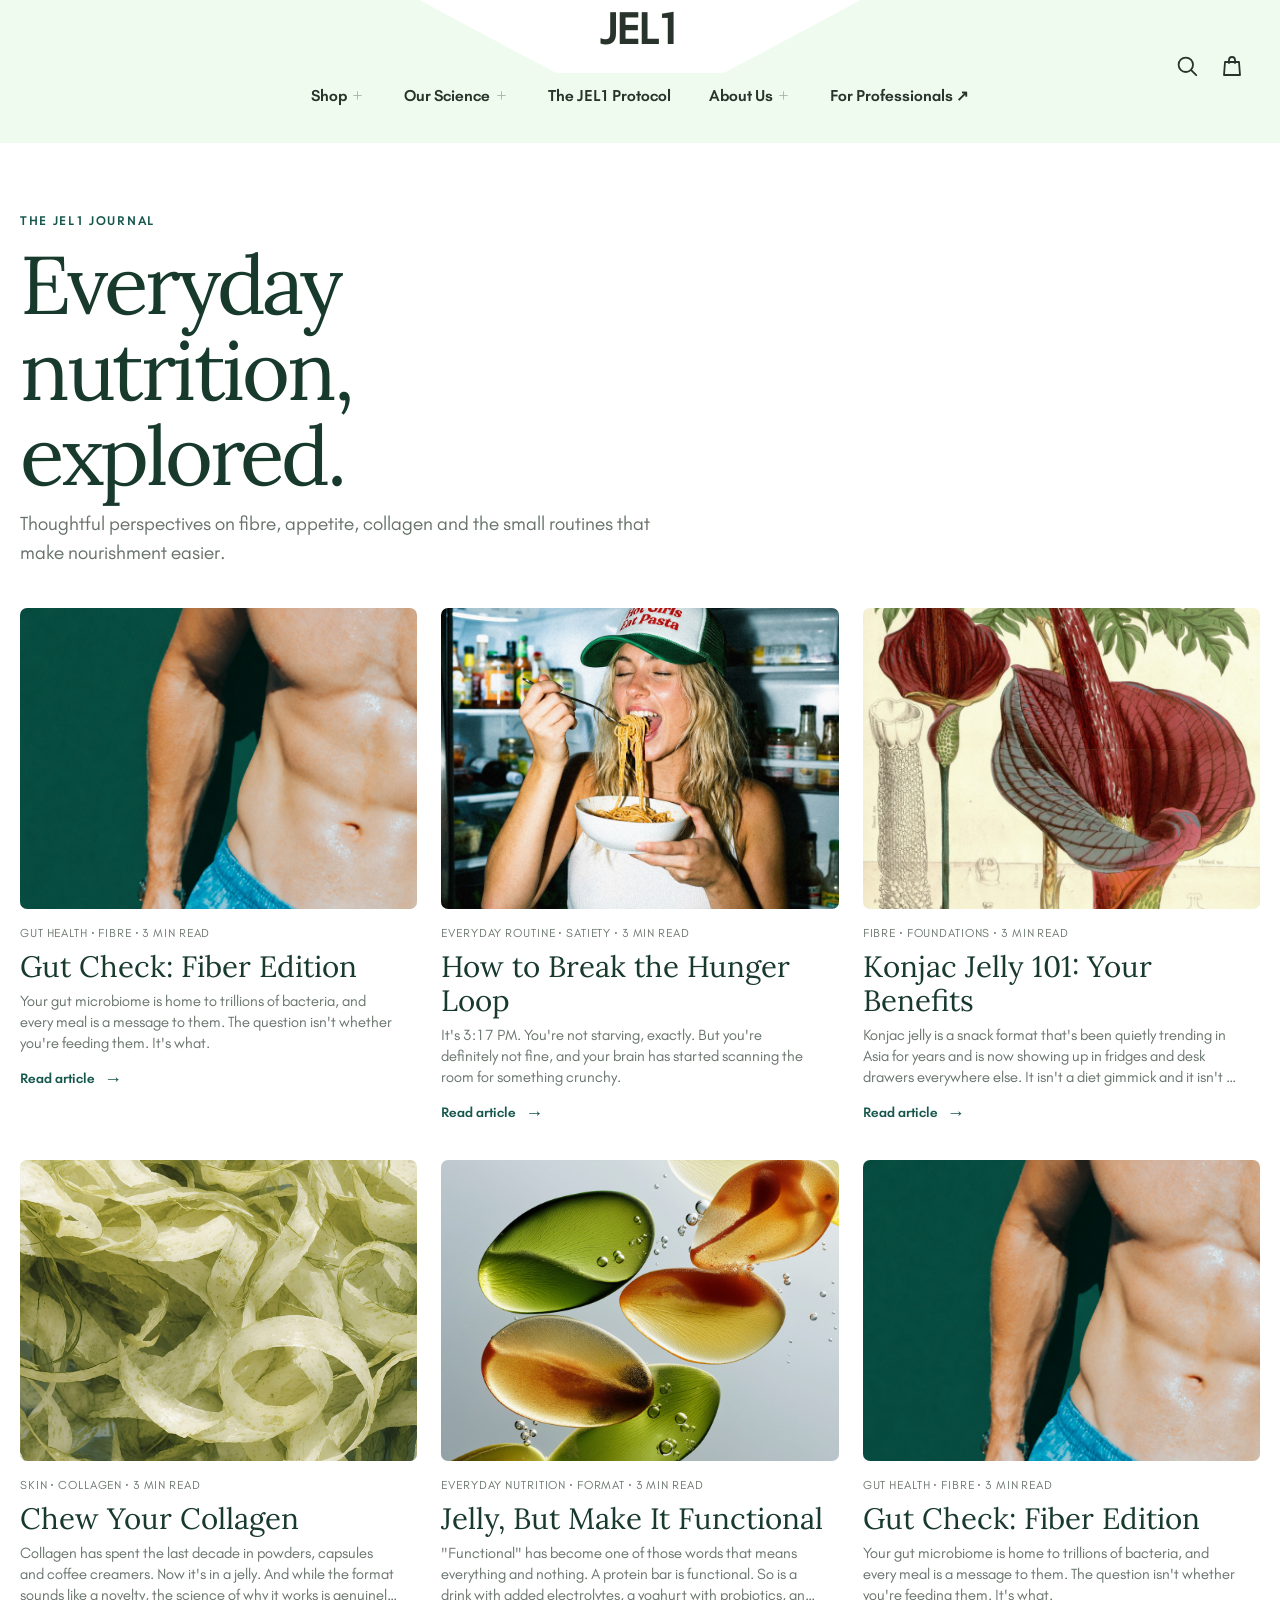
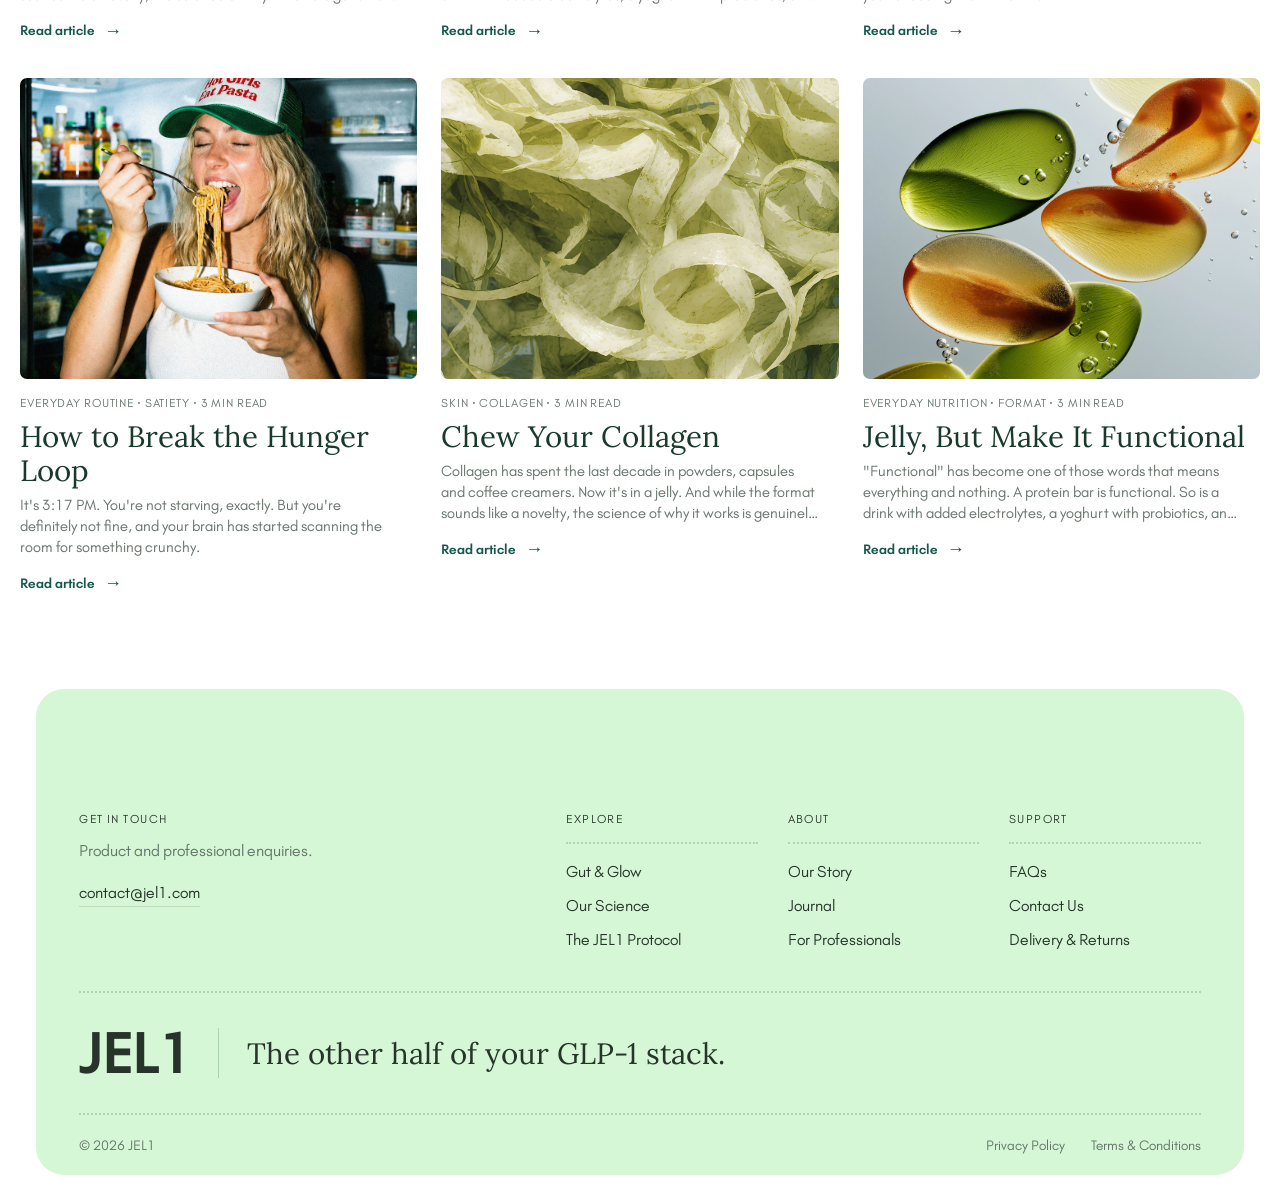
==== commit b795e7b0: "done" ====
--- a/blog/index.html
+++ b/blog/index.html
@@ -38,7 +38,11 @@
     <form class="search-panel" id="search-panel" role="search" hidden>
       <label for="site-search">Search JEL1</label><input id="site-search" type="search" placeholder="Try flavours, fibre or routine"><button class="icon-button" type="submit" aria-label="Search"><svg viewBox="0 0 24 24"><circle cx="10.8" cy="10.8" r="7.2"/><path d="m16.2 16.2 5 5"/></svg></button>
     </form>
-  </header></div><main class="blog-index-shell"><p class="eyebrow">The JEL1 journal</p><h1>Everyday nutrition,<br>explored.</h1><p class="blog-index-intro">Thoughtful perspectives on fibre, appetite, collagen and the small routines that make nourishment easier.</p><div class="blog-index-grid"><a class="blog-index-card" href="konjac-jelly-101.html"><span class="blog-index-image"><img src="../images/journal-konjac-study.jpg" alt="Konjac root and soft konjac jelly"></span><span class="eyebrow">Fibre · Foundations · 3 min read</span><strong>Konjac Jelly 101: Your Benefits</strong><span class="blog-index-excerpt">Konjac jelly is a snack format that&#x27;s been quietly trending in Asia for years and is now showing up in fridges and desk drawers everywhere else. It isn&#x27;t a diet gimmick and it isn&#x27;t a candy in disguise. It&#x27;s a jelly made from a plant-based fiber that behaves in a genuinely interesting way once it hits your stomach.</span><span class="journal-read-link">Read article <span aria-hidden="true">→</span></span></a><a class="blog-index-card" href="gut-check-fiber-edition.html"><span class="blog-index-image"><img src="../images/journal-fibre-table.jpg" alt="Fresh fruit, seeds and nuts"></span><span class="eyebrow">Gut health · Fibre · 3 min read</span><strong>Gut Check: Fiber Edition</strong><span class="blog-index-excerpt">Your gut microbiome is home to trillions of bacteria, and every meal is a message to them. The question isn&#x27;t whether you&#x27;re feeding them. It&#x27;s what.</span><span class="journal-read-link">Read article <span aria-hidden="true">→</span></span></a><a class="blog-index-card" href="how-to-break-the-hunger-loop.html"><span class="blog-index-image"><img src="../images/journal-afternoon-satiety.jpg" alt="A balanced meal in soft afternoon light"></span><span class="eyebrow">Everyday routine · Satiety · 3 min read</span><strong>How to Break the Hunger Loop</strong><span class="blog-index-excerpt">It&#x27;s 3:17 PM. You&#x27;re not starving, exactly. But you&#x27;re definitely not fine, and your brain has started scanning the room for something crunchy.</span><span class="journal-read-link">Read article <span aria-hidden="true">→</span></span></a><a class="blog-index-card" href="chew-your-collagen.html"><span class="blog-index-image"><img src="../images/journal-collagen-nutrients.jpg" alt="Seaweed beneath clear water"></span><span class="eyebrow">Skin · Collagen · 3 min read</span><strong>Chew Your Collagen</strong><span class="blog-index-excerpt">Collagen has spent the last decade in powders, capsules and coffee creamers. Now it&#x27;s in a jelly. And while the format sounds like a novelty, the science of why it works is genuinely interesting — especially because most people are taking collagen without the two things their body needs to actually use it.</span><span class="journal-read-link">Read article <span aria-hidden="true">→</span></span></a><a class="blog-index-card" href="jelly-but-make-it-functional.html"><span class="blog-index-image"><img src="../images/journal-functional-jelly.jpg" alt="A soft jelly and peach still life"></span><span class="eyebrow">Everyday nutrition · Format · 3 min read</span><strong>Jelly, But Make It Functional</strong><span class="blog-index-excerpt">&quot;Functional&quot; has become one of those words that means everything and nothing. A protein bar is functional. So is a drink with added electrolytes, a yoghurt with probiotics, and a gummy that&#x27;s mostly sugar.</span><span class="journal-read-link">Read article <span aria-hidden="true">→</span></span></a></div></main><footer class="footer section-pad" id="footer"><div class="footer-panel">
+  </header></div><main class="blog-index-shell"><p class="eyebrow">The JEL1 journal</p><h1>Everyday nutrition,<br>explored.</h1><p class="blog-index-intro">Thoughtful perspectives on fibre, appetite, collagen and the small routines that make nourishment easier.</p><div class="blog-index-grid"><a class="blog-index-card" href="gut-check-fiber-edition.html"><span class="blog-index-image"><img src="../images/journal-fibre-table.jpg" alt="Fresh fruit, seeds and nuts"></span><span class="eyebrow">Gut health · Fibre · 3 min read</span><strong>Gut Check: Fiber Edition</strong><span class="blog-index-excerpt">Your gut microbiome is home to trillions of bacteria, and every meal is a message to them. The question isn&#x27;t whether you&#x27;re feeding them. It&#x27;s what.</span><span class="journal-read-link">Read article <span aria-hidden="true">→</span></span></a>
+<a class="blog-index-card" href="how-to-break-the-hunger-loop.html"><span class="blog-index-image"><img src="../images/journal-afternoon-satiety.jpg" alt="A balanced meal in soft afternoon light"></span><span class="eyebrow">Everyday routine · Satiety · 3 min read</span><strong>How to Break the Hunger Loop</strong><span class="blog-index-excerpt">It&#x27;s 3:17 PM. You&#x27;re not starving, exactly. But you&#x27;re definitely not fine, and your brain has started scanning the room for something crunchy.</span><span class="journal-read-link">Read article <span aria-hidden="true">→</span></span></a>
+<a class="blog-index-card" href="konjac-jelly-101.html"><span class="blog-index-image"><img src="../images/journal-konjac-study.jpg" alt="Konjac root and soft konjac jelly"></span><span class="eyebrow">Fibre · Foundations · 3 min read</span><strong>Konjac Jelly 101: Your Benefits</strong><span class="blog-index-excerpt">Konjac jelly is a snack format that&#x27;s been quietly trending in Asia for years and is now showing up in fridges and desk drawers everywhere else. It isn&#x27;t a diet gimmick and it isn&#x27;t a candy in disguise. It&#x27;s a jelly made from a plant-based fiber that behaves in a genuinely interesting way once it hits your stomach.</span><span class="journal-read-link">Read article <span aria-hidden="true">→</span></span></a>
+<a class="blog-index-card" href="chew-your-collagen.html"><span class="blog-index-image"><img src="../images/journal-collagen-nutrients.jpg" alt="Seaweed beneath clear water"></span><span class="eyebrow">Skin · Collagen · 3 min read</span><strong>Chew Your Collagen</strong><span class="blog-index-excerpt">Collagen has spent the last decade in powders, capsules and coffee creamers. Now it&#x27;s in a jelly. And while the format sounds like a novelty, the science of why it works is genuinely interesting — especially because most people are taking collagen without the two things their body needs to actually use it.</span><span class="journal-read-link">Read article <span aria-hidden="true">→</span></span></a>
+<a class="blog-index-card" href="jelly-but-make-it-functional.html"><span class="blog-index-image"><img src="../images/journal-functional-jelly.jpg" alt="A soft jelly and peach still life"></span><span class="eyebrow">Everyday nutrition · Format · 3 min read</span><strong>Jelly, But Make It Functional</strong><span class="blog-index-excerpt">&quot;Functional&quot; has become one of those words that means everything and nothing. A protein bar is functional. So is a drink with added electrolytes, a yoghurt with probiotics, and a gummy that&#x27;s mostly sugar.</span><span class="journal-read-link">Read article <span aria-hidden="true">→</span></span></a><a class="blog-index-card" href="gut-check-fiber-edition.html"><span class="blog-index-image"><img src="../images/journal-fibre-table.jpg" alt="Fresh fruit, seeds and nuts"></span><span class="eyebrow">Gut health · Fibre · 3 min read</span><strong>Gut Check: Fiber Edition</strong><span class="blog-index-excerpt">Your gut microbiome is home to trillions of bacteria, and every meal is a message to them. The question isn&#x27;t whether you&#x27;re feeding them. It&#x27;s what.</span><span class="journal-read-link">Read article <span aria-hidden="true">→</span></span></a><a class="blog-index-card" href="how-to-break-the-hunger-loop.html"><span class="blog-index-image"><img src="../images/journal-afternoon-satiety.jpg" alt="A balanced meal in soft afternoon light"></span><span class="eyebrow">Everyday routine · Satiety · 3 min read</span><strong>How to Break the Hunger Loop</strong><span class="blog-index-excerpt">It&#x27;s 3:17 PM. You&#x27;re not starving, exactly. But you&#x27;re definitely not fine, and your brain has started scanning the room for something crunchy.</span><span class="journal-read-link">Read article <span aria-hidden="true">→</span></span></a><a class="blog-index-card" href="chew-your-collagen.html"><span class="blog-index-image"><img src="../images/journal-collagen-nutrients.jpg" alt="Seaweed beneath clear water"></span><span class="eyebrow">Skin · Collagen · 3 min read</span><strong>Chew Your Collagen</strong><span class="blog-index-excerpt">Collagen has spent the last decade in powders, capsules and coffee creamers. Now it&#x27;s in a jelly. And while the format sounds like a novelty, the science of why it works is genuinely interesting — especially because most people are taking collagen without the two things their body needs to actually use it.</span><span class="journal-read-link">Read article <span aria-hidden="true">→</span></span></a><a class="blog-index-card" href="jelly-but-make-it-functional.html"><span class="blog-index-image"><img src="../images/journal-functional-jelly.jpg" alt="A soft jelly and peach still life"></span><span class="eyebrow">Everyday nutrition · Format · 3 min read</span><strong>Jelly, But Make It Functional</strong><span class="blog-index-excerpt">&quot;Functional&quot; has become one of those words that means everything and nothing. A protein bar is functional. So is a drink with added electrolytes, a yoghurt with probiotics, and a gummy that&#x27;s mostly sugar.</span><span class="journal-read-link">Read article <span aria-hidden="true">→</span></span></a></div></main><footer class="footer section-pad" id="footer"><div class="footer-panel">
     <div class="footer-top"><div class="footer-contact"><p class="eyebrow">Get in touch</p><p>Product and professional enquiries.</p><a class="text-link" href="mailto:contact@jel1.com">contact@jel1.com</a></div>
       <nav class="footer-links" aria-label="Footer"><div><p class="eyebrow">Explore</p><a href="../index.html#collection">Gut &amp; Glow</a><a href="../index.html#research">Our Science</a><a href="../index.html#routine">The JEL1 Protocol</a></div><div><p class="eyebrow">About</p><a href="../index.html#research">Our Story</a><a href="../index.html#journal">Journal</a><a href="../index.html#contact">For Professionals</a></div><div><p class="eyebrow">Support</p><a href="../index.html#contact">FAQs</a><a href="../index.html#contact">Contact Us</a><a href="../index.html#contact">Delivery &amp; Returns</a></div></nav>
     </div><div class="footer-brand"><a href="../index.html#top" class="footer-wordmark">JEL1</a><span></span><p>The other half of your GLP-1 stack.</p></div><div class="footer-bottom"><span>© 2026 JEL1</span><a href="../index.html#footer">Privacy Policy</a><a href="../index.html#footer">Terms &amp; Conditions</a></div>
--- a/styles.css
+++ b/styles.css
@@ -1937,22 +1937,80 @@
   box-shadow:0 18px 38px rgba(21,87,77,.12);
 }
 
-/* Match community text-card height to the adjacent 4:5 images; keep copy anchored at opposite ends. */
+/* Pin community review titles at the top and descriptions to the bottom edge. */
 #community .expert-copy-card{
-  height:auto;
+  display:grid!important;
+  height:auto!important;
   min-height:0!important;
-  aspect-ratio:4/5;
-  justify-content:flex-start!important;
+  aspect-ratio:4/5!important;
+  grid-template-rows:auto auto minmax(0,1fr);
+  align-content:stretch;
   align-items:stretch!important;
-}
-#community .expert-copy-card .community-review-stars{margin:0 0 clamp(14px,1.7vw,24px)!important}
-#community .expert-copy-card h3{margin:0!important}
+  justify-content:stretch!important;
+  box-sizing:border-box;
+}
+#community .expert-copy-card .community-review-stars{
+  margin:0 0 clamp(14px,1.7vw,24px)!important;
+}
+#community .expert-copy-card h3{
+  margin:0!important;
+  max-width:15ch;
+}
 #community .expert-copy-card p{
-  align-self:stretch;
-  margin:auto 0 0!important;
-  padding-top:0!important;
+  align-self:end;
+  margin:0!important;
+  padding-top:clamp(24px,3.2vw,42px)!important;
   max-width:29ch;
 }
 @media(max-width:680px){
   .research-chart-image{max-height:540px}
 }
+
+/* A few editorial category cards break up the audience photo columns. */
+#audience .audience-copy-tile{
+  display:flex;
+  flex-direction:column;
+  justify-content:space-between;
+  gap:clamp(14px,1.7vw,24px);
+  padding:clamp(20px,2.2vw,34px);
+  color:#15574d;
+  background:#eaf4ec;
+}
+#audience .audience-copy-tile--ivory{background:#f2f1e9}
+#audience .audience-copy-tile--forest{color:#d5f7d5;background:#15574d}
+#audience .audience-card-top{display:flex;flex-direction:column;gap:clamp(10px,1.25vw,18px)}
+#audience .audience-card-eyebrow{
+  margin:0;
+  color:inherit;
+  font-size:10px;
+  font-weight:600;
+  letter-spacing:.09em;
+  line-height:1.25;
+  text-transform:uppercase;
+  opacity:.72;
+}
+#audience .audience-copy-tile h3{
+  max-width:12ch;
+  margin:0;
+  color:inherit;
+  font-family:var(--serif);
+  font-size:clamp(23px,2vw,32px);
+  font-weight:400;
+  line-height:1.08;
+  letter-spacing:-.025em;
+}
+#audience .audience-card-description{
+  max-width:27ch;
+  margin:auto 0 0;
+  color:inherit;
+  font-size:clamp(14px,1.08vw,16px);
+  line-height:1.5;
+  opacity:.88;
+}
+@media(max-width:680px){
+  #audience .audience-copy-tile{gap:8px;padding:10px}
+  #audience .audience-card-top{gap:7px}
+  #audience .audience-card-eyebrow{font-size:8px;letter-spacing:.055em}
+  #audience .audience-copy-tile h3{font-size:clamp(16px,4vw,19px);line-height:1.08}
+  #audience .audience-card-description{font-size:12px;line-height:1.35}
+}
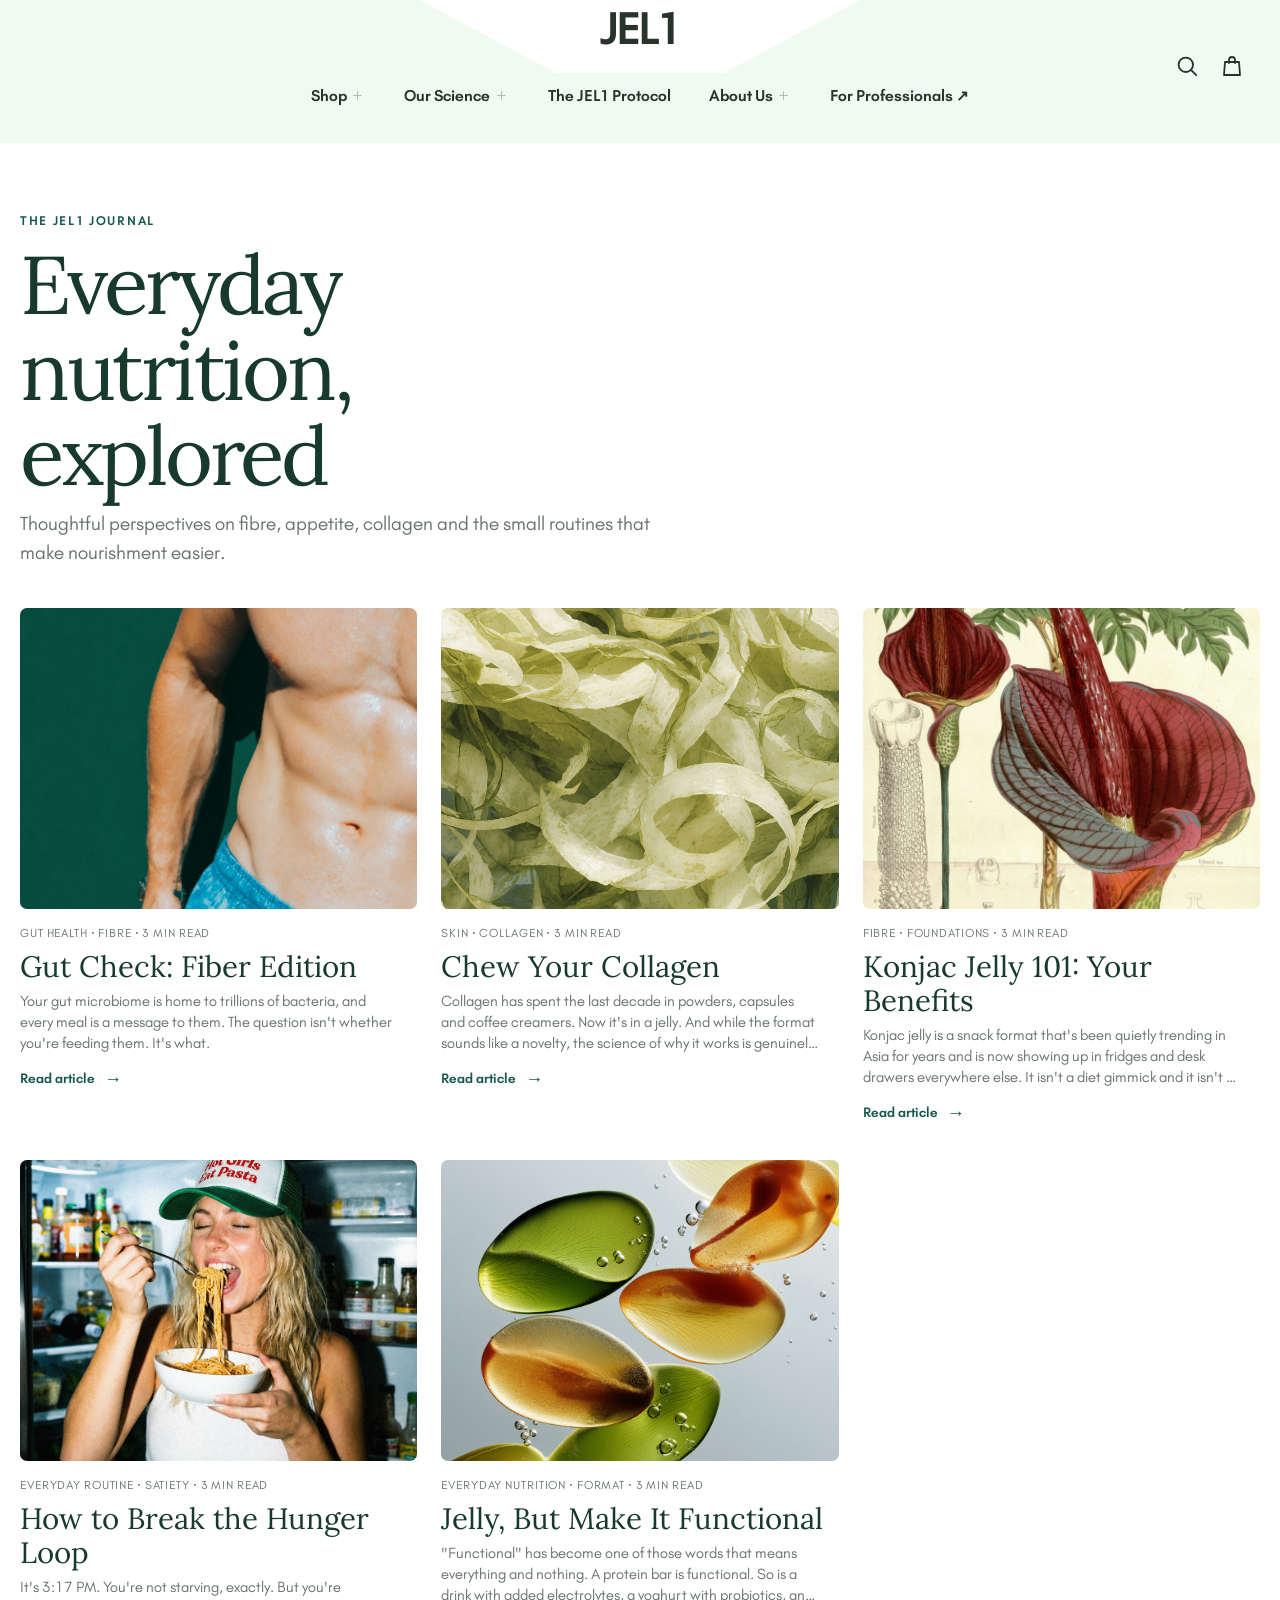
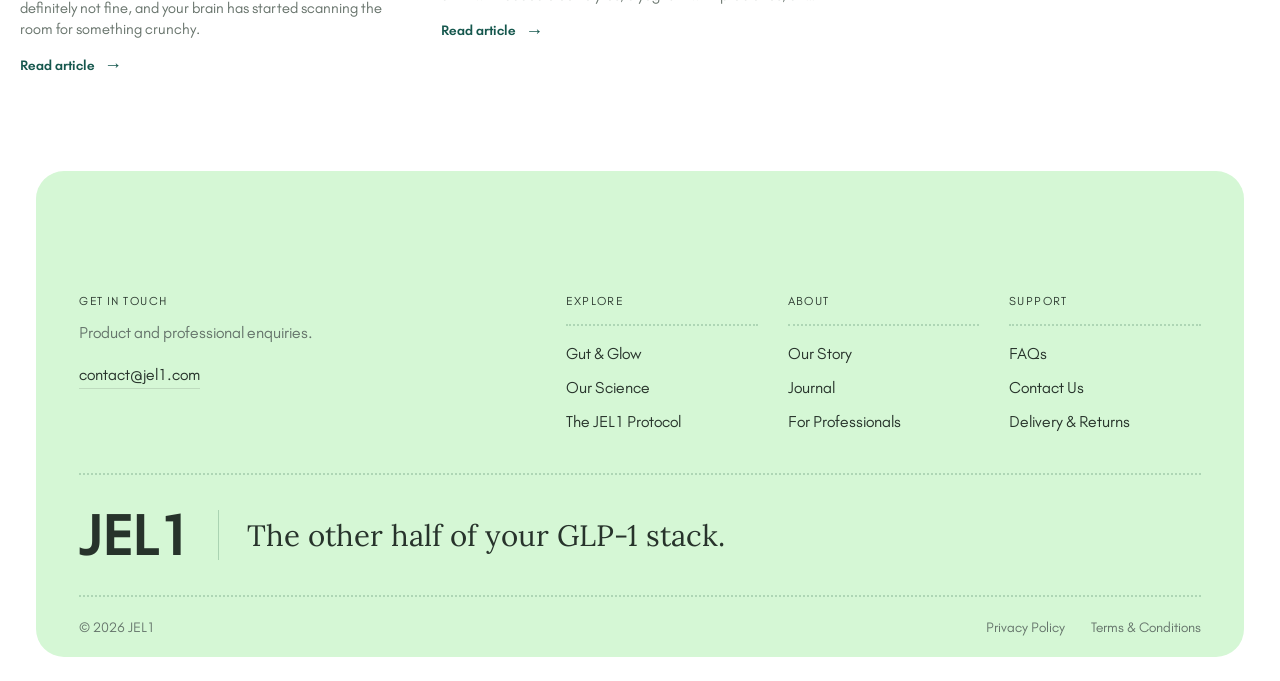
==== commit c806e377: "done!" ====
--- a/blog/index.html
+++ b/blog/index.html
@@ -11,7 +11,7 @@
       <div class="nav-entry has-mega">
         <div class="nav-entry-label"><a href="../index.html#collection">Shop</a><button class="nav-dropdown-toggle" type="button" aria-label="Open Shop menu" aria-expanded="false" aria-controls="mega-shop"><svg viewBox="0 0 24 24" aria-hidden="true"><path d="M12 5v14M5 12h14"/></svg></button></div>
         <div class="mega-menu" id="mega-shop" aria-label="Shop menu">
-          <div class="mega-menu-copy"><p class="eyebrow">The collection</p><h3>Five flavours.<br>One easy ritual.</h3><a class="text-link" href="../index.html#collection">Explore all flavours <svg viewBox="0 0 24 24" aria-hidden="true"><path d="M4 12h15M13 6l6 6-6 6"/></svg></a></div>
+          <div class="mega-menu-copy"><p class="eyebrow">The collection</p><h3>Five flavours.<br>One easy ritual</h3><a class="text-link" href="../index.html#collection">Explore all flavours <svg viewBox="0 0 24 24" aria-hidden="true"><path d="M4 12h15M13 6l6 6-6 6"/></svg></a></div>
           <div class="mega-menu-links"><a href="../index.html#collection">Find your flavour <svg viewBox="0 0 24 24" aria-hidden="true"><path d="M4 12h15M13 6l6 6-6 6"/></svg></a><a href="../index.html#routine">What’s inside <svg viewBox="0 0 24 24" aria-hidden="true"><path d="M4 12h15M13 6l6 6-6 6"/></svg></a><a href="../index.html#routine">The daily protocol <svg viewBox="0 0 24 24" aria-hidden="true"><path d="M4 12h15M13 6l6 6-6 6"/></svg></a></div>
           <a class="mega-feature" href="../index.html#collection"><img src="../images/hover-peach-vanilla.jpg" alt="Peach and vanilla flavour notes"><span class="eyebrow">Featured flavour</span><strong>Peach + Vanilla</strong><span class="mega-feature-link">Discover Gut &amp; Glow <svg viewBox="0 0 24 24" aria-hidden="true"><path d="M7 17 17 7M8 7h9v9"/></svg></span></a>
         </div>
@@ -19,7 +19,7 @@
       <div class="nav-entry has-mega">
         <div class="nav-entry-label"><a href="../index.html#science">Our Science</a><button class="nav-dropdown-toggle" type="button" aria-label="Open Our Science menu" aria-expanded="false" aria-controls="mega-science"><svg viewBox="0 0 24 24" aria-hidden="true"><path d="M12 5v14M5 12h14"/></svg></button></div>
         <div class="mega-menu" id="mega-science" aria-label="Our Science menu">
-          <div class="mega-menu-copy"><p class="eyebrow">A closer look</p><h3>Nutrition built around<br>a smaller appetite.</h3><a class="text-link" href="../index.html#science">Why every bite matters <svg viewBox="0 0 24 24" aria-hidden="true"><path d="M4 12h15M13 6l6 6-6 6"/></svg></a></div>
+          <div class="mega-menu-copy"><p class="eyebrow">A closer look</p><h3>Nutrition built around<br>a smaller appetite</h3><a class="text-link" href="../index.html#science">Why every bite matters <svg viewBox="0 0 24 24" aria-hidden="true"><path d="M4 12h15M13 6l6 6-6 6"/></svg></a></div>
           <div class="mega-menu-links"><a href="../index.html#science">The GLP-1 nutrition gap <svg viewBox="0 0 24 24" aria-hidden="true"><path d="M4 12h15M13 6l6 6-6 6"/></svg></a><a href="../index.html#compare">Why the format works <svg viewBox="0 0 24 24" aria-hidden="true"><path d="M4 12h15M13 6l6 6-6 6"/></svg></a><a href="../index.html#research">Konjac research <svg viewBox="0 0 24 24" aria-hidden="true"><path d="M4 12h15M13 6l6 6-6 6"/></svg></a></div>
           <a class="mega-feature" href="../index.html#research"><img src="../images/konjac-research.png" alt="Conceptual image of translucent konjac hydrogel"><span class="eyebrow">Research spotlight</span><strong>Konjac fibre, up close</strong><span class="mega-feature-link">Read the evidence <svg viewBox="0 0 24 24" aria-hidden="true"><path d="M7 17 17 7M8 7h9v9"/></svg></span></a>
         </div>
@@ -28,7 +28,7 @@
       <div class="nav-entry has-mega">
         <div class="nav-entry-label"><a href="../index.html#science">About Us</a><button class="nav-dropdown-toggle" type="button" aria-label="Open About Us menu" aria-expanded="false" aria-controls="mega-about"><svg viewBox="0 0 24 24" aria-hidden="true"><path d="M12 5v14M5 12h14"/></svg></button></div>
         <div class="mega-menu" id="mega-about" aria-label="About Us menu">
-          <div class="mega-menu-copy"><p class="eyebrow">Meet JEL1</p><h3>Made for the life<br>you’re already living.</h3><a class="text-link" href="../index.html#science">Our point of view <svg viewBox="0 0 24 24" aria-hidden="true"><path d="M4 12h15M13 6l6 6-6 6"/></svg></a></div>
+          <div class="mega-menu-copy"><p class="eyebrow">Meet JEL1</p><h3>Made for the life<br>you’re already living</h3><a class="text-link" href="../index.html#science">Our point of view <svg viewBox="0 0 24 24" aria-hidden="true"><path d="M4 12h15M13 6l6 6-6 6"/></svg></a></div>
           <div class="mega-menu-links"><a href="../index.html#routine">Everyday routine <svg viewBox="0 0 24 24" aria-hidden="true"><path d="M4 12h15M13 6l6 6-6 6"/></svg></a><a href="../index.html#journal">The JEL1 journal <svg viewBox="0 0 24 24" aria-hidden="true"><path d="M4 12h15M13 6l6 6-6 6"/></svg></a><a href="../index.html#contact">Contact the team <svg viewBox="0 0 24 24" aria-hidden="true"><path d="M4 12h15M13 6l6 6-6 6"/></svg></a></div>
           <a class="mega-feature" href="../index.html#routine"><img src="../images/everyday-lifestyle.png" alt="Gut &amp; Glow in a relaxed everyday setting"><span class="eyebrow">Nutrition that fits</span><strong>At home. At work. On the go.</strong><span class="mega-feature-link">See the routine <svg viewBox="0 0 24 24" aria-hidden="true"><path d="M7 17 17 7M8 7h9v9"/></svg></span></a>
         </div>
@@ -38,11 +38,11 @@
     <form class="search-panel" id="search-panel" role="search" hidden>
       <label for="site-search">Search JEL1</label><input id="site-search" type="search" placeholder="Try flavours, fibre or routine"><button class="icon-button" type="submit" aria-label="Search"><svg viewBox="0 0 24 24"><circle cx="10.8" cy="10.8" r="7.2"/><path d="m16.2 16.2 5 5"/></svg></button>
     </form>
-  </header></div><main class="blog-index-shell"><p class="eyebrow">The JEL1 journal</p><h1>Everyday nutrition,<br>explored.</h1><p class="blog-index-intro">Thoughtful perspectives on fibre, appetite, collagen and the small routines that make nourishment easier.</p><div class="blog-index-grid"><a class="blog-index-card" href="gut-check-fiber-edition.html"><span class="blog-index-image"><img src="../images/journal-fibre-table.jpg" alt="Fresh fruit, seeds and nuts"></span><span class="eyebrow">Gut health · Fibre · 3 min read</span><strong>Gut Check: Fiber Edition</strong><span class="blog-index-excerpt">Your gut microbiome is home to trillions of bacteria, and every meal is a message to them. The question isn&#x27;t whether you&#x27;re feeding them. It&#x27;s what.</span><span class="journal-read-link">Read article <span aria-hidden="true">→</span></span></a>
+  </header></div><main class="blog-index-shell"><p class="eyebrow">The JEL1 journal</p><h1>Everyday nutrition,<br>explored</h1><p class="blog-index-intro">Thoughtful perspectives on fibre, appetite, collagen and the small routines that make nourishment easier.</p><div class="blog-index-grid"><a class="blog-index-card" href="gut-check-fiber-edition.html"><span class="blog-index-image"><img src="../images/journal-fibre-table.jpg" alt="Fresh fruit, seeds and nuts"></span><span class="eyebrow">Gut health · Fibre · 3 min read</span><strong>Gut Check: Fiber Edition</strong><span class="blog-index-excerpt">Your gut microbiome is home to trillions of bacteria, and every meal is a message to them. The question isn&#x27;t whether you&#x27;re feeding them. It&#x27;s what.</span><span class="journal-read-link">Read article <span aria-hidden="true">→</span></span></a>
+<a class="blog-index-card" href="chew-your-collagen.html"><span class="blog-index-image"><img src="../images/journal-collagen-nutrients.jpg" alt="Seaweed beneath clear water"></span><span class="eyebrow">Skin · Collagen · 3 min read</span><strong>Chew Your Collagen</strong><span class="blog-index-excerpt">Collagen has spent the last decade in powders, capsules and coffee creamers. Now it&#x27;s in a jelly. And while the format sounds like a novelty, the science of why it works is genuinely interesting — especially because most people are taking collagen without the two things their body needs to actually use it.</span><span class="journal-read-link">Read article <span aria-hidden="true">→</span></span></a>
+<a class="blog-index-card" href="konjac-jelly-101.html"><span class="blog-index-image"><img src="../images/journal-konjac-study.jpg" alt="Konjac root and soft konjac jelly"></span><span class="eyebrow">Fibre · Foundations · 3 min read</span><strong>Konjac Jelly 101: Your Benefits</strong><span class="blog-index-excerpt">Konjac jelly is a snack format that&#x27;s been quietly trending in Asia for years and is now showing up in fridges and desk drawers everywhere else. It isn&#x27;t a diet gimmick and it isn&#x27;t a candy in disguise. It&#x27;s a jelly made from a plant-based fiber that behaves in a genuinely interesting way once it hits your stomach.</span><span class="journal-read-link">Read article <span aria-hidden="true">→</span></span></a>
 <a class="blog-index-card" href="how-to-break-the-hunger-loop.html"><span class="blog-index-image"><img src="../images/journal-afternoon-satiety.jpg" alt="A balanced meal in soft afternoon light"></span><span class="eyebrow">Everyday routine · Satiety · 3 min read</span><strong>How to Break the Hunger Loop</strong><span class="blog-index-excerpt">It&#x27;s 3:17 PM. You&#x27;re not starving, exactly. But you&#x27;re definitely not fine, and your brain has started scanning the room for something crunchy.</span><span class="journal-read-link">Read article <span aria-hidden="true">→</span></span></a>
-<a class="blog-index-card" href="konjac-jelly-101.html"><span class="blog-index-image"><img src="../images/journal-konjac-study.jpg" alt="Konjac root and soft konjac jelly"></span><span class="eyebrow">Fibre · Foundations · 3 min read</span><strong>Konjac Jelly 101: Your Benefits</strong><span class="blog-index-excerpt">Konjac jelly is a snack format that&#x27;s been quietly trending in Asia for years and is now showing up in fridges and desk drawers everywhere else. It isn&#x27;t a diet gimmick and it isn&#x27;t a candy in disguise. It&#x27;s a jelly made from a plant-based fiber that behaves in a genuinely interesting way once it hits your stomach.</span><span class="journal-read-link">Read article <span aria-hidden="true">→</span></span></a>
-<a class="blog-index-card" href="chew-your-collagen.html"><span class="blog-index-image"><img src="../images/journal-collagen-nutrients.jpg" alt="Seaweed beneath clear water"></span><span class="eyebrow">Skin · Collagen · 3 min read</span><strong>Chew Your Collagen</strong><span class="blog-index-excerpt">Collagen has spent the last decade in powders, capsules and coffee creamers. Now it&#x27;s in a jelly. And while the format sounds like a novelty, the science of why it works is genuinely interesting — especially because most people are taking collagen without the two things their body needs to actually use it.</span><span class="journal-read-link">Read article <span aria-hidden="true">→</span></span></a>
-<a class="blog-index-card" href="jelly-but-make-it-functional.html"><span class="blog-index-image"><img src="../images/journal-functional-jelly.jpg" alt="A soft jelly and peach still life"></span><span class="eyebrow">Everyday nutrition · Format · 3 min read</span><strong>Jelly, But Make It Functional</strong><span class="blog-index-excerpt">&quot;Functional&quot; has become one of those words that means everything and nothing. A protein bar is functional. So is a drink with added electrolytes, a yoghurt with probiotics, and a gummy that&#x27;s mostly sugar.</span><span class="journal-read-link">Read article <span aria-hidden="true">→</span></span></a><a class="blog-index-card" href="gut-check-fiber-edition.html"><span class="blog-index-image"><img src="../images/journal-fibre-table.jpg" alt="Fresh fruit, seeds and nuts"></span><span class="eyebrow">Gut health · Fibre · 3 min read</span><strong>Gut Check: Fiber Edition</strong><span class="blog-index-excerpt">Your gut microbiome is home to trillions of bacteria, and every meal is a message to them. The question isn&#x27;t whether you&#x27;re feeding them. It&#x27;s what.</span><span class="journal-read-link">Read article <span aria-hidden="true">→</span></span></a><a class="blog-index-card" href="how-to-break-the-hunger-loop.html"><span class="blog-index-image"><img src="../images/journal-afternoon-satiety.jpg" alt="A balanced meal in soft afternoon light"></span><span class="eyebrow">Everyday routine · Satiety · 3 min read</span><strong>How to Break the Hunger Loop</strong><span class="blog-index-excerpt">It&#x27;s 3:17 PM. You&#x27;re not starving, exactly. But you&#x27;re definitely not fine, and your brain has started scanning the room for something crunchy.</span><span class="journal-read-link">Read article <span aria-hidden="true">→</span></span></a><a class="blog-index-card" href="chew-your-collagen.html"><span class="blog-index-image"><img src="../images/journal-collagen-nutrients.jpg" alt="Seaweed beneath clear water"></span><span class="eyebrow">Skin · Collagen · 3 min read</span><strong>Chew Your Collagen</strong><span class="blog-index-excerpt">Collagen has spent the last decade in powders, capsules and coffee creamers. Now it&#x27;s in a jelly. And while the format sounds like a novelty, the science of why it works is genuinely interesting — especially because most people are taking collagen without the two things their body needs to actually use it.</span><span class="journal-read-link">Read article <span aria-hidden="true">→</span></span></a><a class="blog-index-card" href="jelly-but-make-it-functional.html"><span class="blog-index-image"><img src="../images/journal-functional-jelly.jpg" alt="A soft jelly and peach still life"></span><span class="eyebrow">Everyday nutrition · Format · 3 min read</span><strong>Jelly, But Make It Functional</strong><span class="blog-index-excerpt">&quot;Functional&quot; has become one of those words that means everything and nothing. A protein bar is functional. So is a drink with added electrolytes, a yoghurt with probiotics, and a gummy that&#x27;s mostly sugar.</span><span class="journal-read-link">Read article <span aria-hidden="true">→</span></span></a></div></main><footer class="footer section-pad" id="footer"><div class="footer-panel">
+<a class="blog-index-card" href="jelly-but-make-it-functional.html"><span class="blog-index-image"><img src="../images/journal-functional-jelly.jpg" alt="A soft jelly and peach still life"></span><span class="eyebrow">Everyday nutrition · Format · 3 min read</span><strong>Jelly, But Make It Functional</strong><span class="blog-index-excerpt">&quot;Functional&quot; has become one of those words that means everything and nothing. A protein bar is functional. So is a drink with added electrolytes, a yoghurt with probiotics, and a gummy that&#x27;s mostly sugar.</span><span class="journal-read-link">Read article <span aria-hidden="true">→</span></span></a></div></main><footer class="footer section-pad" id="footer"><div class="footer-panel">
     <div class="footer-top"><div class="footer-contact"><p class="eyebrow">Get in touch</p><p>Product and professional enquiries.</p><a class="text-link" href="mailto:contact@jel1.com">contact@jel1.com</a></div>
       <nav class="footer-links" aria-label="Footer"><div><p class="eyebrow">Explore</p><a href="../index.html#collection">Gut &amp; Glow</a><a href="../index.html#research">Our Science</a><a href="../index.html#routine">The JEL1 Protocol</a></div><div><p class="eyebrow">About</p><a href="../index.html#research">Our Story</a><a href="../index.html#journal">Journal</a><a href="../index.html#contact">For Professionals</a></div><div><p class="eyebrow">Support</p><a href="../index.html#contact">FAQs</a><a href="../index.html#contact">Contact Us</a><a href="../index.html#contact">Delivery &amp; Returns</a></div></nav>
     </div><div class="footer-brand"><a href="../index.html#top" class="footer-wordmark">JEL1</a><span></span><p>The other half of your GLP-1 stack.</p></div><div class="footer-bottom"><span>© 2026 JEL1</span><a href="../index.html#footer">Privacy Policy</a><a href="../index.html#footer">Terms &amp; Conditions</a></div>
--- a/styles.css
+++ b/styles.css
@@ -892,7 +892,7 @@
   .audience-tile{height:clamp(170px,46vw,260px);border-radius:2px}
   .audience-tile:nth-child(3n+2){height:clamp(150px,40vw,230px)}
   .audience-tile:nth-child(3n){height:clamp(185px,50vw,280px)}
-  .audience-tile:nth-child(n+4){display:none}
+  .audience-tile:nth-child(n+5){display:none}
   .expert-insights.section-pad{padding-block:56px 62px;padding-inline:16px}
   .expert-heading{align-items:flex-end;margin-bottom:24px}
   .expert-heading .eyebrow{font-size:10px}
@@ -2014,3 +2014,283 @@
   #audience .audience-copy-tile h3{font-size:clamp(16px,4vw,19px);line-height:1.08}
   #audience .audience-card-description{font-size:12px;line-height:1.35}
 }
+
+/* Reviews ticker: a quiet, clickable review link paired with moving editorial copy. */
+.brand-marquee.review-marquee{
+  display:grid;
+  grid-template-columns:max-content minmax(0,1fr);
+  align-items:center;
+  gap:clamp(18px,3vw,46px);
+  padding:13px var(--page-gutter,clamp(24px,4vw,68px));
+  border-block:1px solid rgba(21,87,77,.12);
+  background:#f8faff;
+  color:#183a32;
+}
+.review-marquee-static{display:flex;min-width:230px;align-items:center;gap:12px;color:#183a32;text-decoration:none!important}
+.review-marquee-mark{display:grid;width:34px;height:34px;flex:none;place-items:center;border:1px solid rgba(21,87,77,.28);border-radius:50%;color:#15574d;font-family:var(--serif);font-size:25px;line-height:1}
+.review-marquee-label{display:flex;flex-direction:column;gap:2px}
+.review-marquee-label strong{font-size:12px;font-weight:600;letter-spacing:.1em;text-transform:uppercase}
+.review-marquee-label small{color:#64776e;font-size:11px;letter-spacing:.02em}
+.review-marquee-static svg{width:18px;height:18px;margin-left:auto;fill:none;stroke:currentColor;stroke-width:1.5;stroke-linecap:round;stroke-linejoin:round;transition:transform .2s ease}
+.review-marquee-static:hover svg{transform:translateX(4px)}
+.review-marquee-window{min-width:0;overflow:hidden}
+.review-marquee .review-marquee-track{display:flex;width:max-content;animation:review-marquee-scroll 34s linear infinite;will-change:transform}
+.review-marquee-group{display:flex;flex:none;align-items:center;gap:clamp(16px,2.1vw,32px);padding:6px clamp(16px,2.1vw,32px)}
+.review-marquee-group span{color:#52675e;font-size:11px;font-weight:500;letter-spacing:.1em;text-transform:uppercase;white-space:nowrap}
+.review-marquee-group i{color:#70a998;font-size:13px;font-style:normal;line-height:1}
+.review-marquee:hover .review-marquee-track,.review-marquee:focus-within .review-marquee-track{animation-play-state:paused}
+@keyframes review-marquee-scroll{to{transform:translateX(-50%)}}
+
+/* Research highlight: paired outcome bars on the requested pale-blue canvas. */
+#research.research.section-pad{padding-block:clamp(34px,5vw,72px);background:#f8faff}
+#research .research-panel{overflow:visible;border-radius:24px;background:#f8faff;color:#173a32;box-shadow:none}
+#research .research-feature{grid-template-columns:minmax(0,.8fr) minmax(0,1.2fr);gap:clamp(22px,4vw,60px);align-items:center;padding:clamp(22px,3.4vw,50px)}
+#research .research-copy{max-width:560px}
+#research .research-copy h2{max-width:11ch;margin:0 0 24px;color:#173a32;font-size:clamp(38px,4vw,60px);line-height:1.08}
+#research .research-copy h2 span{display:block}
+#research .research-lead{max-width:45ch;color:#52675e;font-size:clamp(15px,1.15vw,18px);line-height:1.6}
+#research .research-link{margin-top:25px;border-color:rgba(21,87,77,.42);color:#15574d}
+#research .research-chart-visual{display:block;min-height:0!important;margin:0;padding:12px 14px!important;overflow:hidden!important;border:1px solid rgba(21,87,77,.1)!important;border-radius:20px;background:#fff!important;box-shadow:0 20px 48px rgba(34,68,66,.09)!important}
+#research .research-outcomes-chart{display:block;width:100%;height:auto;overflow:visible;font-family:var(--sans)}
+#research .chart-title{fill:#283f39;font-size:22px;font-weight:600;letter-spacing:-.3px}
+#research .chart-subtitle{fill:#81928b;font-size:11px;font-weight:600;letter-spacing:1.4px}
+#research .chart-legend text{fill:#687b73;font-size:11px;font-weight:500}
+#research .legend-konjac{fill:#176357}
+#research .legend-placebo{fill:#c8c7bd}
+#research .chart-axis-label{fill:#82918a;font-size:10px;letter-spacing:.3px}
+#research .chart-gridlines line{stroke:#e8eeeb;stroke-width:1}
+#research .chart-gridlines text{fill:#93a099;font-size:10px;text-anchor:end}
+#research .research-bar{transform-box:fill-box;transform-origin:center bottom}
+#research .konjac-bar{fill:#176357}
+#research .placebo-bar{fill:#c8c7bd}
+#research .chart-value{font-size:12px;font-weight:600;text-anchor:middle}
+#research .chart-value-konjac{fill:#176357}
+#research .chart-value-placebo{fill:#8a8b82}
+#research .chart-category-labels text{fill:#52675e;font-size:11px;font-weight:600;text-anchor:middle}
+#research .chart-category-labels tspan:last-child{fill:#8b9892;font-size:10px;font-weight:500;letter-spacing:.2px}
+#research .chart-footnote{fill:#81928b;font-size:10px;font-weight:500;letter-spacing:.15px}
+#research .research-chart-visual.is-animated .research-bar{transform:scaleY(.02);transition:transform .85s cubic-bezier(.2,.75,.25,1)}
+#research .research-chart-visual.is-visible .research-bar{transform:scaleY(1)}
+#research .research-chart-visual.is-visible .research-bar:nth-of-type(2n){transition-delay:.08s}
+
+/* Keep all three audience cards, while using a shorter single-flow layout on phones. */
+.audience-mobile-cards{display:none}
+#routine .ingredient-fibre.is-open .ingredient-reveal-surface,
+#routine .ingredient-fibre.is-open .ingredient-reveal-surface::before{background:#339a8a!important}
+#routine .ingredient-fibre.is-open .ingredient-wave-back{background:#8bcdbf!important}
+#routine .ingredient-fibre.is-open .ingredient-wave-middle{background:#58b6a4!important}
+#routine .ingredient-fibre.is-open .ingredient-wave-front{background:#339a8a!important}
+
+/* Floating return control appears after the reader moves down the page. */
+.back-to-top{position:fixed;right:clamp(16px,2.2vw,30px);bottom:clamp(16px,2.2vw,30px);z-index:20;display:flex;min-height:48px;align-items:center;gap:10px;padding:0 16px;border:1px solid rgba(21,87,77,.17);border-radius:999px;background:rgba(248,250,255,.94);color:#174b41;font-size:12px;font-weight:600;letter-spacing:.04em;box-shadow:0 8px 24px rgba(26,63,53,.13);opacity:0;pointer-events:none;transform:translateY(10px);transition:opacity .22s ease,transform .22s ease}
+.back-to-top.is-visible{opacity:1;pointer-events:auto;transform:translateY(0)}
+.back-to-top svg{width:17px;height:17px;fill:none;stroke:currentColor;stroke-width:1.8;stroke-linecap:round;stroke-linejoin:round}
+.back-to-top:focus-visible{outline:3px solid rgba(51,154,138,.45);outline-offset:3px}
+
+@media(max-width:900px){
+  #research .research-feature{grid-template-columns:minmax(0,.85fr) minmax(0,1.15fr);gap:20px;padding:24px}
+  #research .research-copy h2{font-size:clamp(34px,5vw,48px)}
+}
+@media(max-width:680px){
+  .brand-marquee.review-marquee{grid-template-columns:1fr;gap:7px;padding:10px 18px}
+  .review-marquee-static{min-width:0;width:100%;gap:9px}
+  .review-marquee-mark{width:28px;height:28px;font-size:21px}
+  .review-marquee-label strong{font-size:10px}
+  .review-marquee-label small{font-size:9px}
+  .review-marquee .review-marquee-track{width:max-content;animation-duration:28s;justify-content:flex-start}
+  .review-marquee-group{gap:15px;padding:4px 14px}
+  .review-marquee-group span{font-size:9px;letter-spacing:.07em}
+
+  #research.research.section-pad{padding:26px 18px}
+  #research .research-panel{border-radius:18px}
+  #research .research-feature{grid-template-columns:1fr;gap:20px;padding:20px 16px}
+  #research .research-copy h2{max-width:13ch;margin-bottom:14px;font-size:34px}
+  #research .research-lead{font-size:13px}
+  #research .research-link{margin-top:17px;font-size:10px}
+  #research .research-chart-visual{padding:8px!important;overflow-x:auto!important;overscroll-behavior-inline:contain;scrollbar-width:thin}
+  #research .research-outcomes-chart{width:600px;max-width:none}
+
+  #routine.protocol-section.section-pad{padding-block:36px;padding-inline:18px}
+  #routine .protocol-panel{display:flex;min-height:0;flex-direction:column;overflow:hidden;border-radius:18px;background:#303430}
+  #routine .protocol-product-panel{min-height:clamp(245px,66vw,310px);max-height:310px}
+  #routine .protocol-ring{height:90%;max-height:290px;max-width:86%}
+  #routine .protocol-pouch{height:78%;max-height:265px;max-width:70%}
+  #routine .protocol-copy{display:flex;min-height:0!important;flex-direction:column;justify-content:flex-start;gap:15px;padding:23px 17px 20px;background:#303430}
+  #routine .protocol-copy h2{max-width:13ch;margin:0;font-size:clamp(31px,8vw,40px);line-height:1.04}
+  #routine .protocol-ingredient-grid{position:relative!important;inset:auto!important;display:grid!important;width:100%;grid-template-columns:repeat(2,minmax(0,1fr));gap:10px;overflow:visible;margin:0}
+  #routine .protocol-ingredient-card,
+  #routine .protocol-ingredient-card.ingredient-fibre,
+  #routine .protocol-ingredient-card.ingredient-micro,
+  #routine .protocol-ingredient-card.ingredient-peptides{position:relative!important;inset:auto!important;width:100%!important;height:170px;min-height:0!important;aspect-ratio:auto;transform:none;margin:0;border-radius:13px}
+  #routine .protocol-ingredient-card.ingredient-peptides{grid-column:1/-1;height:148px}
+  #routine .protocol-ingredient-card>img{width:100%;height:100%;border-radius:13px;object-fit:cover}
+  #routine .ingredient-reveal{border-radius:13px}
+  #routine .ingredient-reveal-copy{padding:14px}
+  #routine .ingredient-reveal-copy h3{font-size:17px}
+  #routine .ingredient-reveal-detail{max-width:20ch;gap:6px;padding-right:34px}
+  #routine .ingredient-reveal-stat{font-size:11px}
+  #routine .ingredient-reveal-description{max-width:24ch;font-size:10px;line-height:1.3}
+  #routine .ingredient-reveal-toggle{right:9px;bottom:9px;width:25px}
+  #routine .protocol-copy>p{width:100%;max-width:42ch;margin:0;font-size:13px;line-height:1.45}
+
+  #audience.section-pad{min-height:0;padding:46px 18px 52px;overflow:hidden}
+  #audience .audience-stage{display:flex;height:auto;min-height:0;flex-direction:column;gap:20px;overflow:visible;padding:0}
+  #audience .audience-copy{display:flex;justify-content:flex-start;gap:12px;padding:0}
+  #audience .audience-copy h2{max-width:none;font-size:36px;line-height:1.04}
+  #audience .audience-copy>p{max-width:42ch;font-size:14px;line-height:1.45}
+  #audience .audience-gallery{display:none!important}
+  #audience .audience-mobile-cards{display:grid;grid-template-columns:repeat(2,minmax(0,1fr));gap:9px}
+  #audience .audience-mobile-card{display:flex;min-width:0;min-height:196px;flex-direction:column;justify-content:space-between;gap:9px;padding:14px 12px;border-radius:12px;background:#eaf4ec;color:#15574d}
+  #audience .audience-mobile-card--ivory{background:#f2f1e9}
+  #audience .audience-mobile-card--forest{grid-column:1/-1;min-height:148px;background:#15574d;color:#eaf4ec}
+  #audience .audience-mobile-card .audience-card-eyebrow{margin:0;font-size:8px;letter-spacing:.08em;line-height:1.2}
+  #audience .audience-mobile-card h3{max-width:16ch;margin:0;font-family:var(--serif);font-size:clamp(18px,5vw,22px);font-weight:400;line-height:1.05;letter-spacing:-.02em}
+  #audience .audience-mobile-card>p:last-child{margin:auto 0 0;font-size:11px;line-height:1.35;opacity:.88}
+  #audience .audience-mobile-card--forest h3{max-width:23ch}
+  #audience .audience-mobile-card--forest>p:last-child{max-width:62ch}
+
+  .back-to-top{right:14px;bottom:14px;min-height:42px;padding-inline:13px;font-size:10px}
+}
+@media(prefers-reduced-motion:reduce){
+  .review-marquee .review-marquee-track{animation:none!important}
+  #research .research-chart-visual.is-animated .research-bar{transform:scaleY(1);transition:none}
+  .back-to-top{transition:none}
+}
+
+/* Final reference pass: real review copy, readable audience cards, and inset study panel. */
+.brand-marquee.review-marquee{
+  grid-template-columns:max-content minmax(0,1fr);
+  gap:clamp(18px,2.6vw,38px);
+  min-height:72px;
+  padding:13px clamp(22px,4vw,60px);
+  border-block:1px solid rgba(21,87,77,.12);
+  background:#fff;
+  color:#173a32;
+}
+.review-marquee-static{min-width:245px;gap:12px;color:#173a32}
+.review-marquee-stars{flex:none;color:#15574d;font-size:13px;letter-spacing:2px;white-space:nowrap}
+.review-marquee-mark{display:none}
+.review-marquee-label strong{font-size:11px;letter-spacing:.08em}
+.review-marquee-label small{font-size:10px}
+.review-marquee-static svg{width:16px;height:16px}
+.review-marquee-group{gap:clamp(17px,2.2vw,32px);padding:5px clamp(14px,1.8vw,26px)}
+.review-marquee-group span{color:#425d54;font-size:12px;font-weight:500;letter-spacing:.025em;text-transform:none}
+.review-marquee-group>span{display:inline-flex;align-items:center;gap:7px}
+.review-marquee-author{color:#81928b;font-size:9px;font-weight:600;letter-spacing:.09em;text-transform:uppercase;white-space:nowrap}
+.review-marquee-author::before{margin-right:7px;color:#70a998;content:"·"}
+.review-marquee-group i{font-size:12px}
+
+#audience .audience-copy-tile{
+  height:clamp(286px,35svh,360px)!important;
+  min-height:286px;
+  gap:20px;
+  padding:clamp(20px,2vw,30px);
+}
+#audience .audience-card-top{gap:12px}
+#audience .audience-card-eyebrow{font-size:clamp(9px,.72vw,11px);letter-spacing:.11em}
+#audience .audience-copy-tile h3{max-width:16ch;font-size:clamp(22px,1.9vw,29px);line-height:1.12}
+#audience .audience-card-description{max-width:none;margin-top:auto;font-size:clamp(13px,.95vw,15px);line-height:1.48}
+#audience .audience-copy h2{color:#15574d}
+
+#research.research.section-pad{
+  padding:clamp(18px,2.2vw,32px) clamp(20px,4vw,72px) clamp(42px,4.2vw,64px);
+  background:#fff;
+}
+#research .research-panel{
+  width:100%;
+  max-width:1540px;
+  margin-inline:auto;
+  overflow:hidden;
+  border:1px solid rgba(23,58,50,.09);
+  border-radius:28px;
+  background:#f8faff;
+  box-shadow:0 16px 44px rgba(24,58,52,.08);
+}
+#research .research-feature{padding:clamp(28px,3.4vw,52px)}
+#research .research-chart-visual{border-radius:18px!important}
+
+.back-to-top{
+  --scroll-progress:0deg;
+  display:grid;
+  width:48px;
+  height:48px;
+  min-height:0;
+  place-items:center;
+  padding:0;
+  border:2px solid transparent;
+  border-radius:50%;
+  background:linear-gradient(#fff,#fff) padding-box,conic-gradient(from -90deg,#339a8a 0deg var(--scroll-progress),rgba(21,87,77,.18) var(--scroll-progress) 360deg) border-box;
+  color:#15574d;
+  box-shadow:0 7px 22px rgba(26,63,53,.16);
+}
+.back-to-top svg{width:19px;height:19px}
+.back-to-top:hover{transform:translateY(-2px)}
+
+@media(max-width:760px){
+  #contact.contact-cta.section-pad{padding-inline:16px}
+  #contact .contact-card{width:100%;min-height:0;justify-content:center;padding:30px 22px;border-radius:20px}
+  #contact .cta-oval-art{display:none!important}
+  #contact .contact-content{width:100%;max-width:620px;margin:0 auto;padding:0!important;text-align:center}
+  #contact .contact-copy{display:flex;flex-direction:column;align-items:center;margin:0 auto;padding:0;text-align:center}
+  #contact .contact-copy .eyebrow{margin:0 0 10px}
+  #contact .contact-card h2{max-width:none;margin:0 0 9px;font-size:clamp(30px,7vw,38px)}
+  #contact .contact-copy>p:last-child{max-width:36ch;margin-inline:auto;font-size:14px;line-height:1.5}
+  #contact .waitlist-form{width:100%;max-width:480px;margin:22px auto 0}
+  #contact .waitlist-input-wrap{justify-content:center}
+}
+
+@media(max-width:680px){
+  .brand-marquee.review-marquee{grid-template-columns:1fr;gap:7px;padding:10px 18px}
+  .review-marquee-static{min-width:0;width:100%;gap:10px}
+  .review-marquee-stars{font-size:12px}
+  .review-marquee-label strong{font-size:10px}
+  .review-marquee-label small{font-size:9px}
+  .review-marquee-group{gap:15px;padding:5px 14px}
+  .review-marquee-group span{font-size:10px}
+  .review-marquee-author{font-size:8px}
+
+  #routine.protocol-section.section-pad{padding:36px 18px;background:#fff}
+  #routine .protocol-panel{border:1px solid rgba(21,87,77,.1);border-radius:18px;background:#fff!important;box-shadow:0 10px 32px rgba(27,65,55,.06)}
+  #routine .protocol-product-panel{background:#15574d!important}
+  #routine .protocol-ring text{fill:#d5f7d5}
+  #routine .protocol-copy{background:#fff!important;color:#173a32}
+  #routine .protocol-copy h2{color:#15574d}
+  #routine .protocol-copy>p{color:#59675e}
+
+  #audience .audience-mobile-cards{grid-template-columns:repeat(2,minmax(0,1fr));gap:11px;margin-top:22px}
+  #audience .audience-mobile-card{
+    grid-column:auto;
+    min-height:242px;
+    justify-content:flex-start;
+    gap:12px;
+    padding:16px 13px;
+    border-radius:14px;
+  }
+  #audience .audience-mobile-card--forest{grid-column:1/-1;min-height:185px;padding:18px 19px}
+  #audience .audience-mobile-card .audience-card-eyebrow{font-size:9px;letter-spacing:.1em}
+  #audience .audience-mobile-card h3{max-width:none;font-size:clamp(18px,4.8vw,21px);line-height:1.1}
+  #audience .audience-mobile-card>p:last-child{max-width:none;margin:auto 0 0;font-size:12px;line-height:1.42}
+  #audience .audience-mobile-card--forest h3{font-size:23px}
+  #audience .audience-mobile-card--forest>p:last-child{font-size:13px;line-height:1.48}
+
+  #contact .waitlist-input-wrap button{background-position:right center;color:#111}
+  #contact .waitlist-input-wrap button:hover,
+  #contact .waitlist-input-wrap button:focus-visible{background-position:left center;color:#222}
+
+  #research.research.section-pad{padding:16px 16px 30px}
+  #research .research-panel{border-radius:19px}
+  #research .research-feature{padding:22px 17px}
+  .back-to-top{right:14px;bottom:14px;width:44px;height:44px}
+}
+
+/* Keep all three ingredient reveals in the same fresh green family. */
+#routine .ingredient-micro.is-open .ingredient-reveal-surface,
+#routine .ingredient-peptides.is-open .ingredient-reveal-surface,
+#routine .ingredient-micro.is-open .ingredient-reveal-surface::before,
+#routine .ingredient-peptides.is-open .ingredient-reveal-surface::before{background:#339a8a!important}
+#routine .ingredient-micro.is-open .ingredient-wave-back,
+#routine .ingredient-peptides.is-open .ingredient-wave-back{background:#8bcdbf!important}
+#routine .ingredient-micro.is-open .ingredient-wave-middle,
+#routine .ingredient-peptides.is-open .ingredient-wave-middle{background:#58b6a4!important}
+#routine .ingredient-micro.is-open .ingredient-wave-front,
+#routine .ingredient-peptides.is-open .ingredient-wave-front{background:#339a8a!important}
